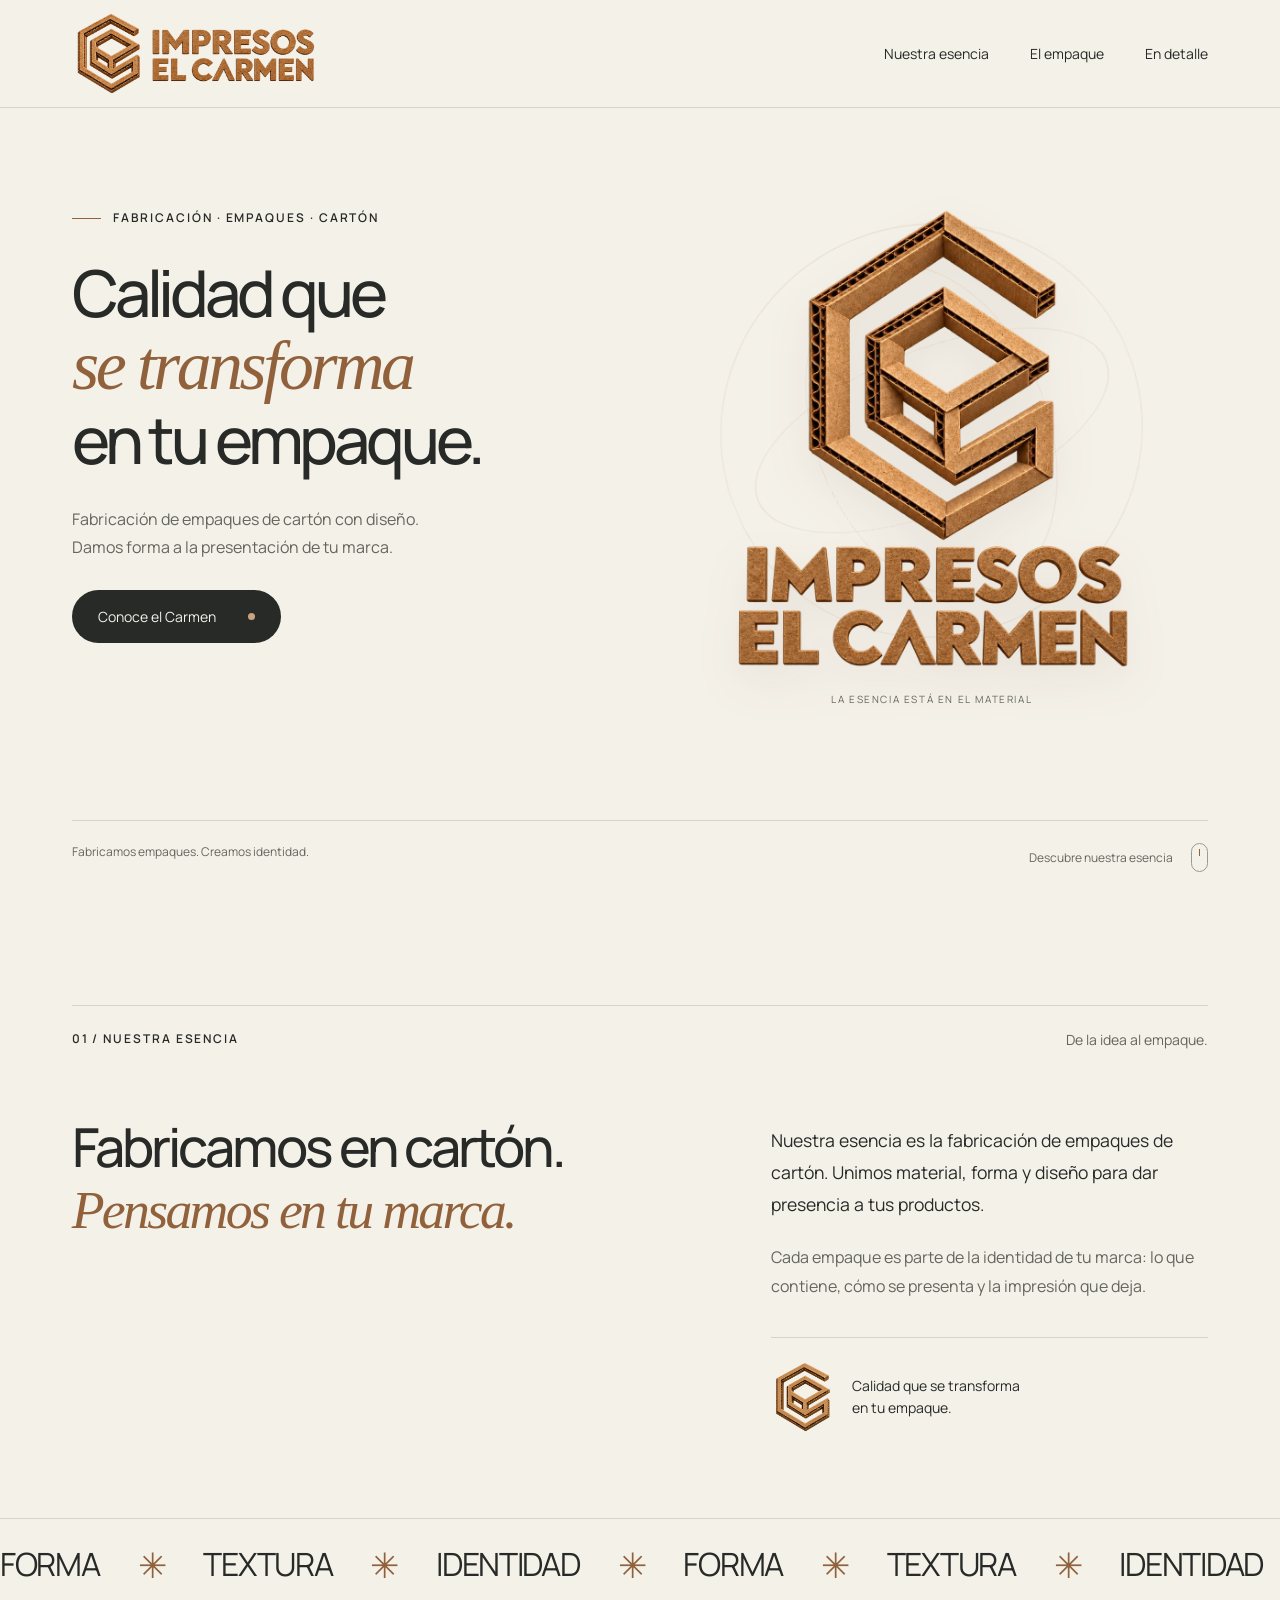
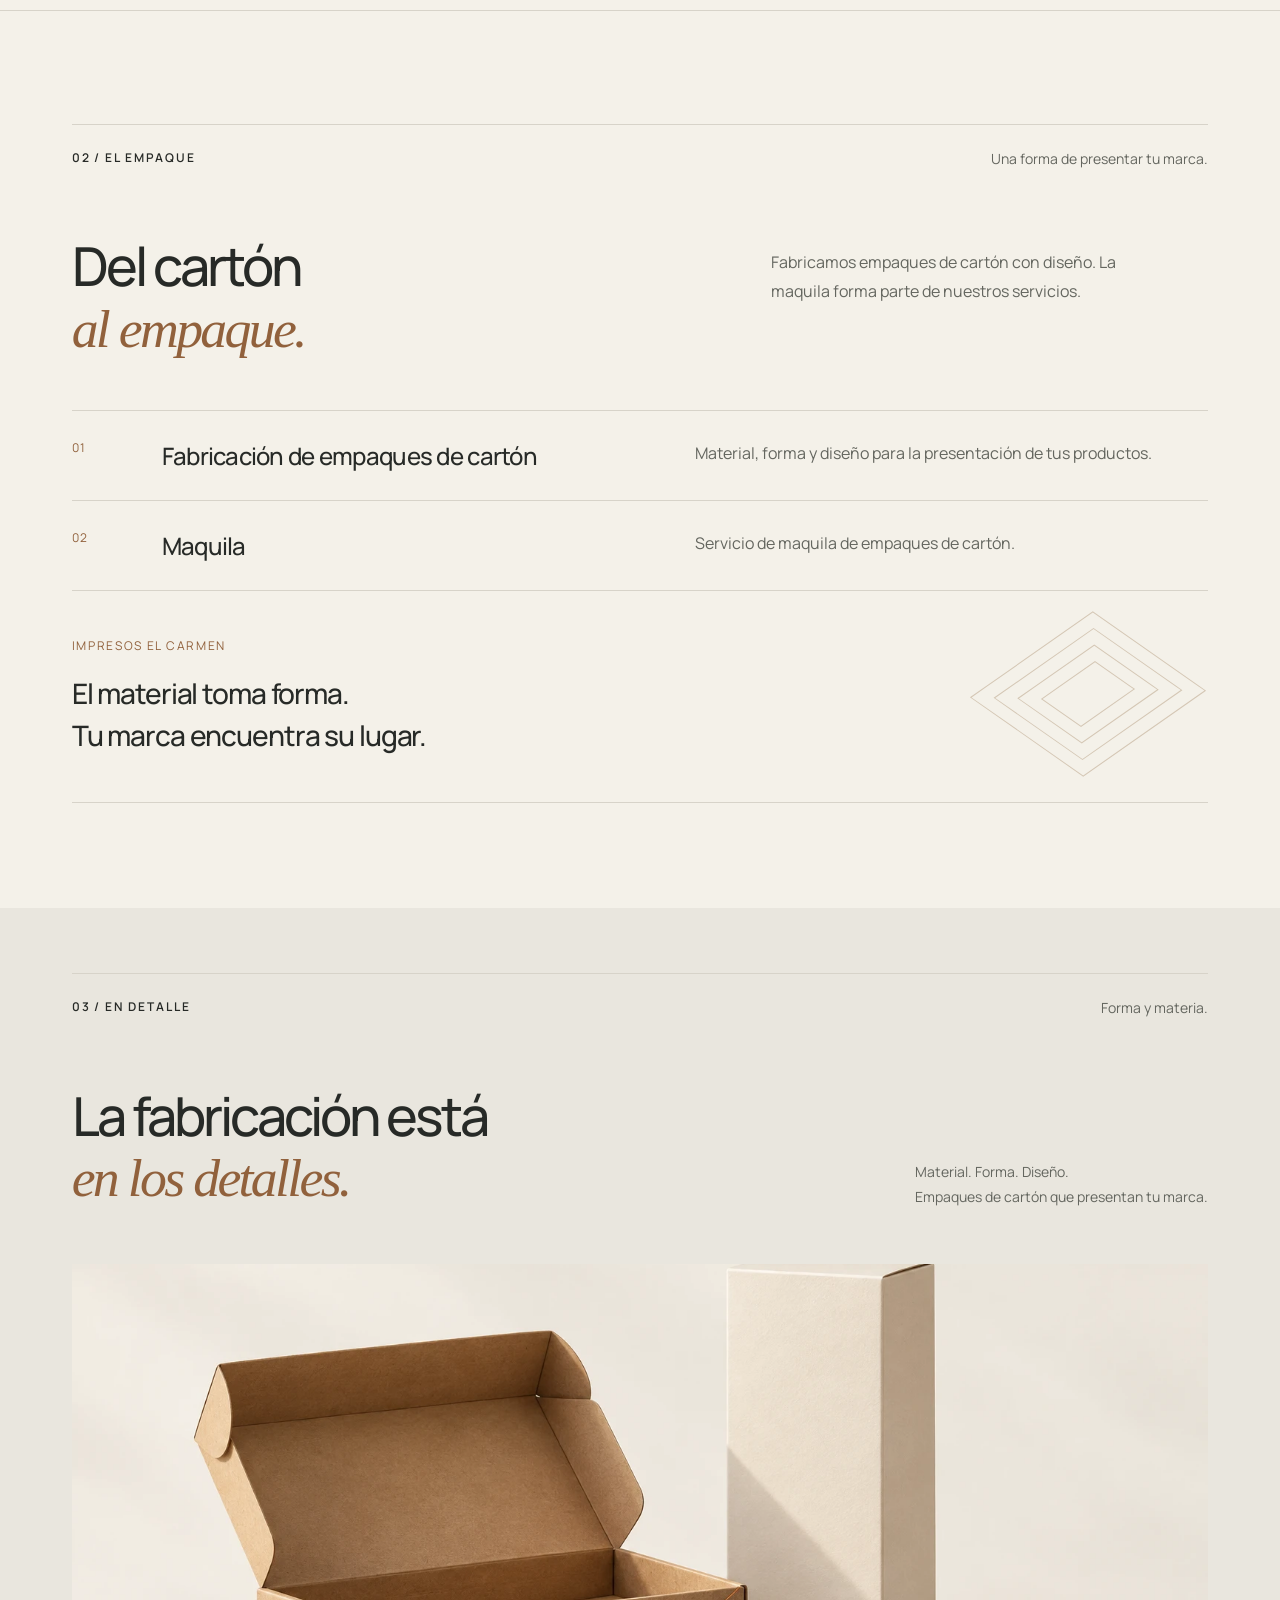
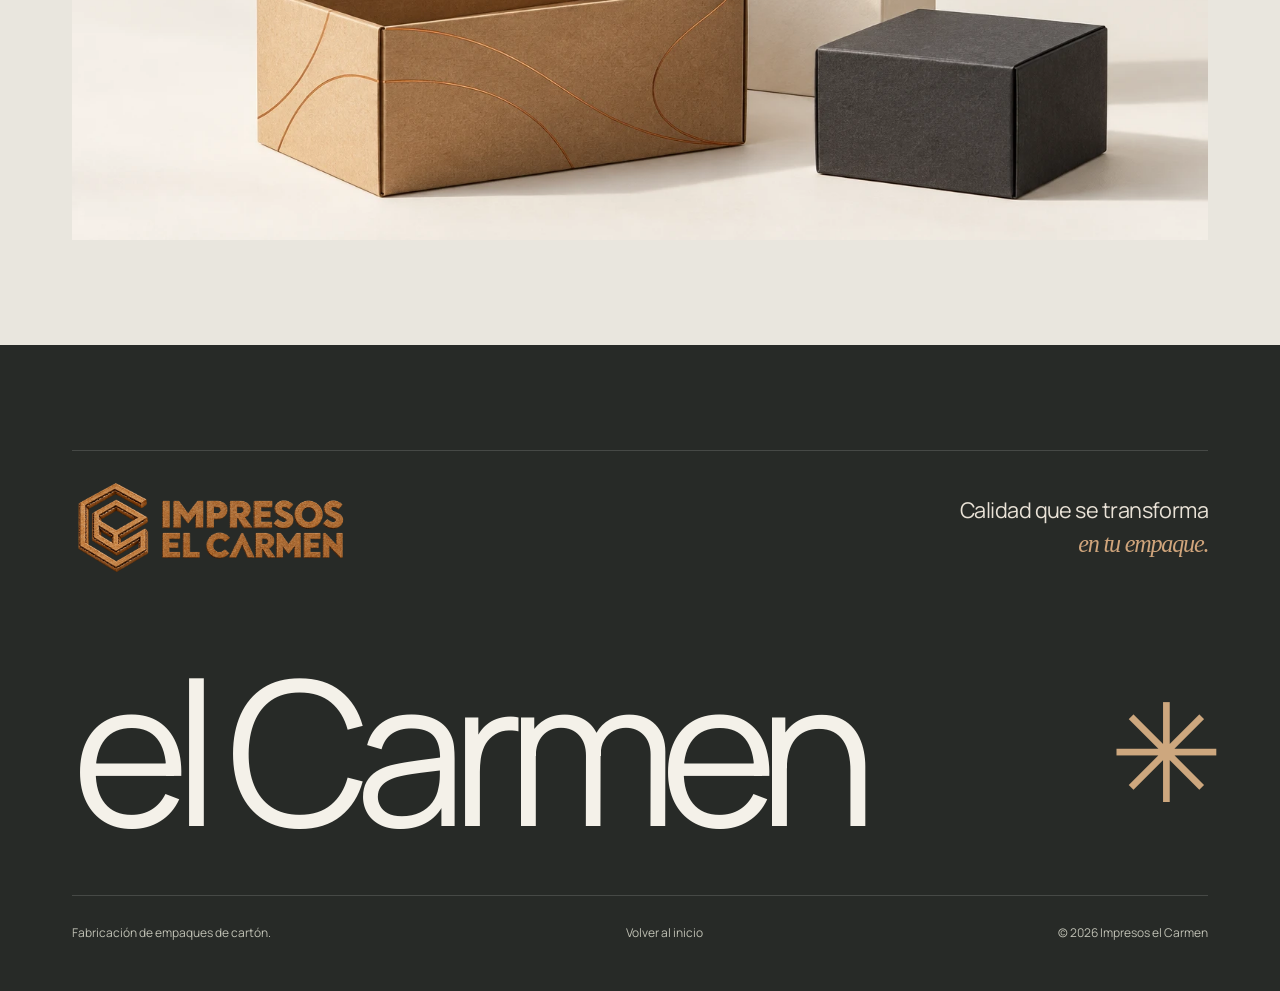
==== index.html @ bc1e5e37 "Publicar sitio de Impresos el Carmen" ====
<!doctype html>
<html lang="es">
<head>
  <meta charset="utf-8"><meta name="viewport" content="width=device-width,initial-scale=1">
  <title>Impresos el Carmen · Fabricación de empaques de cartón</title>
  <meta name="description" content="Impresos el Carmen. Fabricación de empaques de cartón con diseño y servicio de maquila. Calidad que se transforma en tu empaque.">
  <meta name="theme-color" content="#f4f1e9"><meta name="robots" content="index,follow">
  <link rel="canonical" href="https://impresoselcarmen.com/">
  <link rel="icon" href="assets/favicon.svg" type="image/svg+xml">
  <link rel="preload" href="assets/fonts/Manrope.ttf" as="font" type="font/ttf" crossorigin>
  <link rel="preload" href="assets/marca/logo-geometrico-transparente-cuadrado.webp" as="image">
  <link rel="stylesheet" href="css/estilos.css"><link rel="stylesheet" href="css/marca.css">
  <script src="js/contenido.js" defer></script><script src="js/app.js" defer></script>
</head>
<body>
  <a class="skip" href="#inicio">Ir al contenido</a>
  <div class="intro" aria-hidden="true"><img src="assets/marca/simbolo-carton-3d.svg" alt=""><span>Impresos el Carmen</span></div>
  <div class="reading-progress" aria-hidden="true"></div>
  <header class="header">
    <a href="#inicio" class="brand" aria-label="Impresos el Carmen, inicio"><img class="brand-logo" src="assets/marca/logo-geometrico-transparente-horizontal.webp" alt="Impresos el Carmen" width="1600" height="533"></a>
    <button class="menu-toggle" aria-expanded="false" aria-controls="navegacion">Menú<span aria-hidden="true"><i></i><i></i></span></button>
    <nav id="navegacion" aria-label="Navegación principal"><a href="#esencia">Nuestra esencia</a><a href="#servicios">El empaque</a><a href="#galeria">En detalle</a><a href="#contacto" class="nav-contact" data-contact-nav hidden>Hablemos</a></nav>
  </header>
  <main>
    <section id="inicio" class="hero">
      <div class="hero-copy">
        <p class="eyebrow enter" style="--delay:.05s"><span class="tiny-line"></span> FABRICACIÓN · EMPAQUES · CARTÓN</p>
        <h1><span class="line"><span style="--delay:.12s">Calidad que</span></span><span class="line"><span class="serif" style="--delay:.25s">se transforma</span></span><span class="line"><span style="--delay:.38s">en tu empaque.</span></span></h1>
        <p class="hero-description enter" style="--delay:.5s" data-introduccion>Fabricación de empaques de cartón con diseño. Damos forma a la presentación de tu marca.</p>
        <a class="button button-dark enter" style="--delay:.6s" href="#esencia">Conoce el Carmen <span class="button-dot" aria-hidden="true"></span></a>
      </div>
      <div class="hero-visual enter" style="--delay:.28s">
        <div class="orbital" aria-hidden="true"><span></span><span></span><span></span></div>
        <figure class="product-scene brand-scene"><img class="hero-emblem" src="assets/marca/logo-geometrico-transparente-cuadrado.webp" alt="Impresos el Carmen: símbolo y nombre en cartón corrugado con volumen y textura tridimensional" width="1080" height="1080" fetchpriority="high"></figure>
        <span class="material-caption" aria-hidden="true">LA ESENCIA ESTÁ EN EL MATERIAL</span>
      </div>
      <div class="hero-bottom"><span>Fabricamos empaques. Creamos identidad.</span><a href="#esencia">Descubre nuestra esencia <span class="scroll-track" aria-hidden="true"><i></i></span></a></div>
    </section>
    <section id="esencia" class="essence section-pad">
      <div class="section-top reveal"><span class="eyebrow">01 / NUESTRA ESENCIA</span><span class="section-note">De la idea al empaque.</span></div>
      <div class="essence-grid"><h2 class="reveal">Fabricamos en cartón.<br><em>Pensamos en tu marca.</em></h2><div class="essence-copy reveal"><p>Nuestra esencia es la fabricación de empaques de cartón. Unimos material, forma y diseño para dar presencia a tus productos.</p><p class="muted">Cada empaque es parte de la identidad de tu marca: lo que contiene, cómo se presenta y la impresión que deja.</p><div class="material-detail"><img src="assets/marca/simbolo-carton-3d.svg" alt="" width="61" height="72"><span>Calidad que se transforma<br>en tu empaque.</span></div></div></div>
      <div class="word-ribbon" aria-hidden="true"><div>FORMA <span>✳</span> TEXTURA <span>✳</span> IDENTIDAD <span>✳</span> FORMA <span>✳</span> TEXTURA <span>✳</span> IDENTIDAD <span>✳</span></div></div>
    </section>
    <section id="servicios" class="services section-pad">
      <div class="section-top reveal"><span class="eyebrow">02 / EL EMPAQUE</span><span class="section-note">Una forma de presentar tu marca.</span></div>
      <div class="services-heading"><h2 class="reveal">Del cartón<br><em>al empaque.</em></h2><p class="reveal">Fabricamos empaques de cartón con diseño. La maquila forma parte de nuestros servicios.</p></div>
      <div id="servicios-lista" class="service-list"></div>
      <div class="packaging-statement reveal"><span class="small-index">IMPRESOS EL CARMEN</span><h3>El material toma forma.<br>Tu marca encuentra su lugar.</h3><div class="fold-lines" aria-hidden="true"><i></i><i></i><i></i><i></i></div></div>
    </section>
    <section id="galeria" class="gallery section-pad">
      <div class="section-top reveal"><span class="eyebrow">03 / EN DETALLE</span><span class="section-note">Forma y materia.</span></div>
      <div class="gallery-heading"><h2 class="reveal">La fabricación está<br><em>en los detalles.</em></h2><p class="reveal">Material. Forma. Diseño.<br>Empaques de cartón que presentan tu marca.</p></div>
      <div id="proyectos-lista" class="project-list"></div>
      <figure id="imagen-material" class="editorial-image reveal"><img src="assets/empaque-conceptual.webp" alt="Ilustración de empaques de cartón en kraft, marfil y tinta" width="1536" height="1024" loading="lazy"></figure>
      <div id="video-bloque" class="film-block reveal" hidden><div class="film-cover" id="film-cover"></div><div class="film-copy"><span class="eyebrow">EL DETALLE, DE CERCA</span><h3 data-video-titulo></h3><p data-video-descripcion></p></div></div>
    </section>
    <section id="contacto" class="contact section-pad" hidden>
      <div class="section-top reveal"><span class="eyebrow">04 / HABLEMOS</span><span class="section-note">Todo comienza con una idea.</span></div>
      <div class="contact-grid"><h2 class="reveal">Demos forma<br>a tu <em>próxima idea.</em></h2><div class="contact-copy reveal"><p>Cuéntanos qué empaque necesitas fabricar.</p><div id="contacto-enlaces"></div></div></div>
    </section>
  </main>
  <section class="brand-closing section-pad">
    <div class="closing-top reveal"><img class="closing-logo" src="assets/marca/logo-geometrico-transparente-horizontal.webp" alt="Impresos el Carmen" width="1600" height="533"><p>Calidad que se transforma<br><em>en tu empaque.</em></p></div>
    <div class="footer-brand reveal">el Carmen<span class="footer-asterisk" aria-hidden="true">✳</span></div>
    <footer><span>Fabricación de empaques de cartón.</span><a href="#inicio">Volver al inicio</a><small>© <span id="year">2026</span> Impresos el Carmen</small></footer>
  </section>
  <noscript><style>.intro{display:none}.reveal,.enter,.hero h1 .line>span{opacity:1;transform:none}</style></noscript>
</body>
</html>
---- css/estilos.css ----
@font-face{font-family:Manrope;src:url('../assets/fonts/Manrope.ttf') format('truetype');font-weight:200 800;font-display:swap}
[hidden]{display:none!important}
.product-scene img{height:auto}
:root{--paper:#f4f1e9;--ink:#272a27;--copper:#91613c;--muted:#64665f;--line:#d7d3c9;--ease:cubic-bezier(.22,1,.36,1);--gutter:clamp(24px,5.6vw,90px)}
*{box-sizing:border-box}html{scroll-behavior:smooth;scroll-padding-top:95px}body{margin:0;background:var(--paper);color:var(--ink);font-family:Manrope,Arial,sans-serif;font-size:16px;-webkit-font-smoothing:antialiased}::selection{background:#d9baa0;color:var(--ink)}a{color:inherit;text-decoration:none}button{font:inherit;color:inherit;cursor:pointer}img{max-width:100%;display:block}button,a{-webkit-tap-highlight-color:transparent}a:focus-visible,button:focus-visible{outline:2px solid var(--copper);outline-offset:6px}h1,h2,h3,p,figure{margin:0}h1,h2,h3{font-weight:500}p{line-height:1.8}em,.serif{font-family:Georgia,'Times New Roman',serif;font-style:italic;font-weight:400;letter-spacing:-.05em}.muted{color:var(--muted)}.eyebrow{font-size:.75rem;letter-spacing:.16em;font-weight:600;line-height:1.7}.section-pad{padding:105px var(--gutter)}.section-top{display:flex;justify-content:space-between;align-items:center;border-top:1px solid var(--line);padding-top:23px;margin-bottom:68px;gap:20px}.section-note{color:var(--muted);font-size:.875rem}.skip{position:fixed;left:20px;top:-100px;background:var(--ink);color:white;padding:12px 24px;z-index:200}.skip:focus{top:15px}
.intro{position:fixed;inset:0;z-index:100;background:var(--paper);display:flex;align-items:center;justify-content:center;flex-direction:column;gap:25px;pointer-events:none;animation:intro-away .7s var(--ease) 1.05s forwards}.intro img{width:95px;animation:logo-intro 1.15s var(--ease) both}.intro span{font-size:.75rem;letter-spacing:.12em;animation:fade-up .7s var(--ease) both}.reading-progress{position:fixed;top:0;left:0;right:0;height:2px;transform:scaleX(0);transform-origin:left;background:var(--copper);z-index:80}
.header{height:108px;display:flex;align-items:center;justify-content:space-between;padding:0 var(--gutter);position:relative;z-index:20;border-bottom:1px solid var(--line);gap:25px}.brand img{width:187px;height:auto}.header nav{display:flex;align-items:center;gap:clamp(20px,3.2vw,50px);font-size:.875rem}.header nav a{position:relative;white-space:nowrap}.header nav a:not(.nav-contact):after{content:'';position:absolute;left:0;right:0;bottom:-8px;height:1px;background:var(--copper);transform:scaleX(0);transform-origin:left;transition:transform .35s var(--ease)}.header nav a:hover:after{transform:scaleX(1)}.nav-contact{border:1px solid #9a9b91;border-radius:30px;padding:12px 24px;transition:background .3s,color .3s}.nav-contact:hover{background:var(--ink);color:var(--paper)}.menu-toggle{display:none}
.hero{padding:69px var(--gutter) 0;position:relative;display:grid;grid-template-columns:1fr 1fr;gap:45px 0;min-height:calc(100svh - 108px);align-items:center;overflow:hidden}.hero-copy{position:relative;z-index:3;padding-bottom:35px}.hero .eyebrow{display:flex;align-items:center;gap:12px;margin-bottom:28px}.tiny-line{width:29px;height:1px;background:var(--copper)}h1{font-size:clamp(3.4rem,5.9vw,6.1rem);letter-spacing:-.065em;line-height:1.075}.line{display:block;overflow:hidden;padding-bottom:.07em;margin-bottom:-.07em}.line>span{display:block;animation:headline-in 1.2s var(--ease) both;animation-delay:calc(1.1s + var(--delay))}h1 .serif{color:var(--copper);font-size:1.18em;line-height:.98}.hero-description{max-width:360px;color:var(--muted);margin:29px 0 28px;font-size:1rem}.button{display:inline-flex;align-items:center;justify-content:space-between;gap:32px;padding:17px 26px;border-radius:40px;font-size:.875rem;transition:background .3s,transform .4s var(--ease)}.button:hover{transform:translateY(-3px)}.button-dark{background:var(--ink);color:var(--paper)}.button-dark:hover{background:#4a4037}.button-dot{width:7px;height:7px;background:#c8a481;border-radius:50%}
.hero-visual{position:relative;align-self:stretch;display:flex;align-items:center;min-height:475px;perspective:1000px}.product-scene{width:calc(100% + var(--gutter));margin-left:-20px;position:relative;z-index:1;transform:translate3d(var(--px,0px),var(--py,0px),0) rotate(var(--rotate,0deg));transition:transform 1.2s var(--ease);will-change:transform}.product-scene img{width:100%;mix-blend-mode:multiply;border-radius:50% 0 0 50%;aspect-ratio:1.16;object-fit:cover;object-position:54% 50%;animation:product-float 9s ease-in-out infinite}.product-scene figcaption{display:flex;justify-content:space-between;font-size:.6875rem;letter-spacing:.11em;padding:8px 25px 0 30px;color:var(--muted)}.orbital{position:absolute;inset:12% -15% 13% -7%;z-index:0;transform:rotate(-22deg)}.orbital span{position:absolute;inset:0;border:1px solid #bc9c7770;border-radius:50%;animation:orbit 20s ease-in-out infinite;transform:rotateY(40deg)}.orbital span:nth-child(2){inset:8%;transform:rotateY(60deg);animation-delay:-7s}.orbital span:nth-child(3){inset:16%;transform:rotateX(55deg);animation-delay:-14s}.floating-seal{position:absolute;z-index:4;bottom:65px;left:15px;display:flex;align-items:center;gap:16px;font-size:.75rem;line-height:1.65;background:var(--paper);border:1px solid var(--line);border-radius:100px;padding:13px 24px 13px 16px;box-shadow:0 15px 40px #272a2708;animation:seal-float 7s ease-in-out infinite}.floating-seal img{width:55px;height:55px}.hero-bottom{grid-column:1/-1;display:flex;justify-content:space-between;border-top:1px solid var(--line);padding:22px 0 28px;font-size:.75rem;color:var(--muted);align-self:end;gap:20px}.hero-bottom a{display:flex;align-items:center;gap:18px}.scroll-track{display:block;width:17px;height:29px;border:1px solid #9a9b91;border-radius:10px;padding:5px 7px}.scroll-track i{display:block;width:1px;height:7px;background:var(--copper);animation:scroll-tick 2s ease-in-out infinite}
.essence{padding-bottom:58px}.essence-grid{display:grid;grid-template-columns:1.25fr 1fr;gap:12vw}h2{font-size:clamp(2.7rem,4.2vw,4.7rem);line-height:1.13;letter-spacing:-.055em}h2 em{color:var(--copper)}.essence-copy{padding-top:8px;font-size:1.1rem;max-width:450px}.essence-copy p+p{margin-top:23px;font-size:1rem}.material-detail{display:flex;align-items:center;gap:20px;border-top:1px solid var(--line);margin-top:36px;padding-top:23px;font-size:.875rem;line-height:1.6}.material-detail img{width:53px;height:53px}.word-ribbon{overflow:hidden;margin:85px calc(-1 * var(--gutter)) 0;border-top:1px solid var(--line);border-bottom:1px solid var(--line);padding:21px 0}.word-ribbon>div{width:max-content;display:flex;align-items:center;gap:38px;font-size:2rem;font-weight:400;letter-spacing:-.04em;animation:ribbon 35s linear infinite}.word-ribbon span{color:var(--copper);font-size:2.2rem}.services{padding-top:55px}.services-heading{display:grid;grid-template-columns:1.25fr 1fr;gap:12vw;margin-bottom:50px}.services-heading p{padding-top:12px;max-width:380px;color:var(--muted)}.coming-block{position:relative;border-top:1px solid var(--line);border-bottom:1px solid var(--line);padding:43px 0 45px;overflow:hidden}.small-index{color:var(--copper);font-size:.75rem;letter-spacing:.14em}.coming-block h3{font-size:1.7rem;letter-spacing:-.035em;margin:15px 0 12px}.coming-block p{font-size:.875rem;color:var(--muted);max-width:480px}.fold-lines{position:absolute;right:4%;top:18%;width:150px;height:130px;perspective:700px}.fold-lines i{position:absolute;inset:0;border:1px solid #ad937674;transform:rotate(-35deg) skew(20deg);animation:fold 8s ease-in-out infinite}.fold-lines i:nth-child(2){inset:14px;animation-delay:-2s}.fold-lines i:nth-child(3){inset:28px;animation-delay:-4s}.fold-lines i:nth-child(4){inset:42px;animation-delay:-6s}.service-row{padding:28px 0;border-top:1px solid var(--line);display:grid;grid-template-columns:70px 1fr 1fr;gap:20px}.service-row h3{font-size:1.5rem;letter-spacing:-.03em}.service-row p{color:var(--muted)}
.gallery{background:#e9e6de;padding-top:65px}.gallery-heading{display:flex;justify-content:space-between;gap:55px;align-items:end;margin-bottom:55px}.gallery-heading p{font-size:.875rem;color:var(--muted)}.editorial-image{overflow:hidden}.editorial-image img{width:100%;height:clamp(300px,45vw,640px);object-fit:cover;object-position:center 56%;transition:transform 1.5s var(--ease)}.editorial-image:hover img{transform:scale(1.035)}.editorial-image figcaption{display:flex;justify-content:space-between;font-size:.75rem;color:var(--muted);padding:18px 0;gap:15px;line-height:1.7}.film-block{display:grid;grid-template-columns:1.3fr 1fr;margin-top:60px;background:var(--paper);min-height:340px}.film-cover{background:var(--ink);position:relative;overflow:hidden;display:flex;align-items:center;justify-content:center;min-height:340px}.film-cover>.brand-symbol{width:130px;height:130px;position:relative;animation:film-mark 12s ease-in-out infinite}.film-lines{position:absolute;inset:-25%;border:1px solid #bc9c7740;border-radius:50%;transform:rotate(-30deg);animation:orbit 20s ease-in-out infinite}.film-lines:before,.film-lines:after{content:'';position:absolute;inset:15%;border:1px solid #bc9c7740;border-radius:50%;transform:rotateY(50deg)}.film-lines:after{inset:30%;transform:rotateX(50deg)}.film-label{position:absolute;left:26px;bottom:23px;letter-spacing:.16em;font-size:.6875rem;color:#dbd4c7}.film-copy{padding:clamp(30px,4vw,62px);align-self:center}.film-copy h3{font-size:2.3rem;letter-spacing:-.05em;line-height:1.2;margin:20px 0}.film-copy p{color:var(--muted);font-size:.875rem}.status-label{display:block;font-size:.75rem;border-top:1px solid var(--line);padding-top:19px;margin-top:30px;color:var(--copper)}.film-cover video{width:100%;height:100%;object-fit:contain;display:block;position:relative}.project-list{display:grid;grid-template-columns:1fr 1fr;gap:30px}.project-item img{width:100%;aspect-ratio:4/3;object-fit:cover}.project-item h3{font-size:1.25rem;margin-top:16px}.project-item p{font-size:.875rem;color:var(--muted);margin:8px 0 32px}
.contact{background:var(--ink);color:var(--paper);padding-bottom:80px}.contact .section-top{border-color:#ffffff25}.contact .eyebrow,.contact .section-note{color:#c6c4b8}.contact-grid{display:grid;grid-template-columns:1.35fr 1fr;gap:10vw}.contact h2{font-size:clamp(3rem,4.8vw,5.2rem)}.contact h2 em{color:#cda77e}.contact-copy{padding-top:12px;color:#ddd9cf}.contact-pending{margin-top:32px;font-size:.875rem;max-width:340px;color:#b6b7ac;border-top:1px solid #ffffff25;padding-top:24px}.contact-links{display:flex;flex-direction:column;align-items:start;gap:15px;margin-top:26px}.contact-links a{border-bottom:1px solid #cda77e;padding-bottom:7px;overflow-wrap:anywhere}.footer-brand{font-size:clamp(4rem,15.7vw,17rem);letter-spacing:-.08em;line-height:1;display:flex;align-items:center;justify-content:space-between;margin:100px 0 45px;white-space:nowrap}.footer-asterisk{font-size:.68em;color:#cda77e;font-weight:300;animation:asterisk 30s linear infinite;display:inline-block}footer{border-top:1px solid #ffffff25;padding-top:30px;display:flex;justify-content:space-between;align-items:center;gap:25px;font-size:.75rem;color:#bfc0b4;flex-wrap:wrap}.footer-logo img{width:153px;height:auto}footer small{font-size:.75rem}
.preview-note{position:fixed;left:50%;bottom:15px;transform:translateX(-50%);display:flex;align-items:center;justify-content:center;gap:24px;padding:10px 15px 10px 22px;z-index:35;background:#f8f5eeeF;backdrop-filter:blur(14px);border:1px solid #d0c6b6;border-radius:35px;box-shadow:0 6px 30px #0000000b;font-size:.75rem;white-space:nowrap}.preview-note a{text-decoration:underline;text-underline-offset:4px;color:#80512e}.preview-note button{border:0;background:transparent;font-size:1.25rem;width:24px;height:24px;line-height:1}.reveal{opacity:1}.js-motion .reveal{opacity:0;transform:translateY(32px);transition:opacity 1s var(--ease),transform 1s var(--ease)}.js-motion .reveal.visible{opacity:1;transform:none}.enter{animation:fade-up 1.2s var(--ease) both;animation-delay:calc(1.1s + var(--delay,0s))}
@keyframes intro-away{to{opacity:0;visibility:hidden;transform:translateY(-20px)}}@keyframes logo-intro{from{opacity:0;transform:perspective(600px) rotateY(-80deg) scale(.7)}to{opacity:1;transform:perspective(600px) rotateY(0deg) scale(1)}}@keyframes headline-in{from{transform:translateY(115%) rotate(3deg)}to{transform:translateY(0) rotate(0deg)}}@keyframes fade-up{from{opacity:0;transform:translateY(25px)}to{opacity:1;transform:translateY(0)}}@keyframes product-float{0%,100%{transform:translateY(0)}50%{transform:translateY(-10px)}}@keyframes seal-float{0%,100%{transform:translateY(0) rotate(-2deg)}50%{transform:translateY(9px) rotate(1deg)}}@keyframes orbit{0%,100%{transform:rotateY(40deg) rotateX(12deg) rotate(-8deg)}50%{transform:rotateY(65deg) rotateX(-15deg) rotate(12deg)}}@keyframes scroll-tick{0%,100%{transform:translateY(0);opacity:.5}50%{transform:translateY(8px);opacity:1}}@keyframes ribbon{to{transform:translateX(-50%)}}@keyframes fold{0%,100%{transform:rotate(-35deg) skew(20deg) rotateX(0)}50%{transform:rotate(-20deg) skew(5deg) rotateX(25deg)}}@keyframes film-mark{0%,100%{transform:perspective(600px) rotateY(-12deg)}50%{transform:perspective(600px) rotateY(18deg)}}@keyframes asterisk{to{transform:rotate(360deg)}}
@media(min-width:1600px){main,.header{max-width:1800px;margin:auto}.hero{min-height:800px}}
@media(max-width:1050px){.header nav{gap:22px}.brand img{width:163px}.hero{grid-template-columns:1.1fr 1fr;padding-top:58px}.hero h1{font-size:clamp(3.1rem,5.8vw,4.3rem)}.hero-visual{min-height:440px}.floating-seal{bottom:40px;left:0}.section-pad{padding-top:80px;padding-bottom:80px}.essence-grid,.services-heading{gap:7vw}.fold-lines{right:1%;width:110px;height:110px}.gallery-heading{align-items:start}.film-copy h3{font-size:2rem}}
@media(max-width:760px){html{scroll-padding-top:80px}.header{height:88px}.brand img{width:154px}.menu-toggle{border:0;background:none;display:flex;gap:15px;align-items:center;font-size:.875rem;padding:12px 0}.menu-toggle>span{display:flex;flex-direction:column;gap:6px;width:21px}.menu-toggle i{height:1px;width:21px;background:var(--ink);transition:transform .3s}.menu-toggle[aria-expanded=true] i:first-child{transform:translateY(3.5px) rotate(45deg)}.menu-toggle[aria-expanded=true] i:last-child{transform:translateY(-3.5px) rotate(-45deg)}.header nav{position:absolute;left:0;right:0;top:88px;background:var(--paper);padding:22px var(--gutter) 30px;border-bottom:1px solid var(--line);display:none;flex-direction:column;align-items:stretch;gap:0;box-shadow:0 20px 30px #272a2708}.header nav.open{display:flex}.header nav a{padding:14px 0}.header nav .nav-contact{margin-top:12px;text-align:center;padding:12px}.hero{display:block;padding-top:45px;min-height:auto}.hero-copy{padding:0;max-width:540px}.hero .eyebrow{font-size:.6875rem;margin-bottom:22px}h1,.hero h1{font-size:clamp(3.15rem,10vw,4.6rem)}.hero-description{margin:22px 0;max-width:340px}.button{padding:15px 24px}.hero-visual{min-height:0;height:380px;margin:30px calc(-1 * var(--gutter)) 0;padding:0 var(--gutter)}.product-scene{width:100%;margin:0}.product-scene img{aspect-ratio:1.45;border-radius:0;object-fit:cover;object-position:50% 55%;max-height:340px}.orbital{inset:0 4%;max-height:350px}.product-scene figcaption{padding:5px 0 0;font-size:.625rem}.floating-seal{bottom:30px;left:var(--gutter);padding:10px 18px 10px 12px;font-size:.625rem;gap:12px}.floating-seal img{width:36px;height:36px}.hero-bottom{margin-top:18px;font-size:.6875rem;padding:22px 0}.hero-bottom>span{max-width:135px}.hero-bottom a{gap:10px}.section-pad{padding:65px var(--gutter)}.section-top{align-items:start;margin-bottom:40px}.section-note{max-width:145px;text-align:right;font-size:.75rem}.eyebrow{font-size:.6875rem;letter-spacing:.12em}h2{font-size:clamp(2.5rem,8vw,3.4rem)}.essence-grid,.services-heading,.contact-grid{grid-template-columns:1fr;gap:32px}.essence-copy{font-size:1rem;max-width:100%;padding-top:0}.essence-copy p+p{font-size:.9375rem}.material-detail{margin-top:28px}.word-ribbon{margin-top:45px;padding:17px 0}.word-ribbon>div{font-size:1.5rem;gap:24px}.word-ribbon span{font-size:1.6rem}.essence{padding-bottom:20px}.services-heading{margin-bottom:35px;gap:20px}.services-heading p{max-width:300px;padding-top:0}.coming-block{padding:30px 0}.coming-block h3{font-size:1.5rem;max-width:250px}.coming-block p{max-width:260px}.fold-lines{right:-40px;top:30%;opacity:.6}.gallery-heading{display:block;margin-bottom:32px}.gallery-heading p{margin-top:24px}.editorial-image img{height:300px;object-position:52% center}.editorial-image figcaption{display:block;font-size:.6875rem}.editorial-image figcaption span{display:block}.editorial-image figcaption span+span{margin-top:6px}.film-block{grid-template-columns:1fr;margin-top:35px}.film-cover{min-height:250px}.film-copy{padding:30px}.film-copy h3{font-size:2.1rem}.contact h2{font-size:clamp(2.8rem,9vw,4rem)}.contact-copy{padding:0}.footer-brand{font-size:16.2vw;margin:65px 0 30px}.contact{padding-bottom:95px}footer{display:grid;grid-template-columns:1fr 1fr;align-items:center;gap:25px 12px}footer small{grid-column:1/-1}.footer-logo img{width:132px}.preview-note{bottom:10px;gap:12px;padding:9px 10px 9px 15px;width:max-content;max-width:calc(100% - 20px);font-size:.625rem}.preview-note>span{max-width:110px;white-space:normal}.preview-note a{white-space:normal;max-width:125px}.service-row{grid-template-columns:30px 1fr}.service-row p{grid-column:2}.project-list{grid-template-columns:1fr}}
@media(prefers-reduced-motion:reduce){html{scroll-behavior:auto}*,*:before,*:after{animation:none!important;transition:none!important}.intro{display:none}.line>span,.enter,.js-motion .reveal{transform:none;opacity:1}.product-scene{transform:none!important}}
---- css/marca.css ----
.brand img{width:210px}.intro img{width:110px}.hero{padding-top:50px;gap:32px 30px}.hero h1{font-size:clamp(3.15rem,5.05vw,5.5rem);line-height:1.13}.hero h1 .serif{font-size:1.08em;line-height:1.05}.hero-description{max-width:390px}.hero-visual{min-height:550px;align-self:center;justify-content:center}.brand-scene{width:100%;margin:0;display:flex;flex-direction:column;align-items:center;gap:20px}.brand-scene .hero-emblem{width:min(88%,450px);height:auto;aspect-ratio:1;object-fit:contain;object-position:center;border-radius:0;mix-blend-mode:normal;filter:drop-shadow(0 16px 18px #5a361c12);animation:product-float 9s ease-in-out infinite}.brand-scene .hero-wordmark{width:clamp(150px,14vw,205px);height:auto;aspect-ratio:256/96;object-fit:contain;border-radius:0;animation:none;mix-blend-mode:normal}.hero-visual .orbital{inset:7% 0 12%;opacity:.48}.material-caption{position:absolute;bottom:-8px;font-size:.625rem;letter-spacing:.16em;color:var(--muted)}.material-detail img{width:65px;height:65px;object-fit:contain}.packaging-statement{border-top:1px solid var(--line);border-bottom:1px solid var(--line);padding:42px 0 46px;position:relative;overflow:hidden}.packaging-statement h3{font-size:clamp(1.65rem,2.2vw,2.4rem);line-height:1.5;letter-spacing:-.04em;margin-top:17px;max-width:70%}.brand-closing{background:var(--ink);color:var(--paper);padding-bottom:50px}.closing-top{display:flex;justify-content:space-between;align-items:center;gap:40px;border-top:1px solid #ffffff25;padding-top:30px}.closing-logo{width:245px;height:auto}.closing-top p{font-size:1.35rem;letter-spacing:-.025em;line-height:1.5;text-align:right;color:#e9e2d7}.closing-top em{color:#d0a57c;font-size:1.12em}.brand-closing .footer-brand{margin-top:75px}.brand-closing footer{padding-top:28px}.contact:not([hidden])+.brand-closing{padding-top:45px}
@media(max-width:1050px){.hero h1{font-size:clamp(2.8rem,5.05vw,4rem)}.hero-visual{min-height:480px}.brand-scene .hero-emblem{width:92%}.hero{gap:28px 20px}}
@media(max-width:760px){.brand img{width:172px}.hero{padding-top:42px}.hero h1{font-size:clamp(2.8rem,9.6vw,4.4rem)}.hero h1 .serif{font-size:1.06em}.hero-visual{height:auto;min-height:0;margin:35px 0 0;padding:0 0 38px}.brand-scene{gap:12px}.brand-scene .hero-emblem{width:min(90%,340px);max-height:none;aspect-ratio:1}.brand-scene .hero-wordmark{width:160px;max-height:none;aspect-ratio:256/96}.hero-visual .orbital{inset:0 -10% 15%}.material-caption{bottom:8px;font-size:.5625rem;letter-spacing:.13em}.hero-bottom{font-size:.625rem;margin-top:28px}.hero-bottom a{max-width:180px;justify-content:end;text-align:right}.packaging-statement{padding:30px 0 35px}.packaging-statement h3{max-width:88%;font-size:1.55rem}.packaging-statement .fold-lines{opacity:.4;right:-65px}.closing-top{display:block;padding-top:25px}.closing-logo{width:215px}.closing-top p{text-align:left;font-size:1.2rem;margin-top:25px}.brand-closing .footer-brand{margin-top:50px}.brand-closing{padding-bottom:38px}.brand-closing footer{grid-template-columns:1fr 1fr}.brand-closing footer>span{max-width:175px;line-height:1.7}.brand-closing footer>a{text-align:right}}
@media(prefers-reduced-motion:reduce){.brand-scene .hero-emblem{animation:none;filter:none}}
.brand img{width:250px}.brand-scene .hero-emblem{width:min(98%,495px)}.hero-visual{min-height:510px}.closing-logo{width:280px}.intro img{width:98px;height:116px;object-fit:contain}.material-detail img{width:61px;height:72px}
@media(max-width:1050px){.brand img{width:222px}.hero-visual{min-height:465px}.brand-scene .hero-emblem{width:98%}}
@media(max-width:760px){.brand img{width:clamp(158px,46vw,190px)}.hero-visual{min-height:0;margin-top:38px}.brand-scene .hero-emblem{width:min(100%,360px)}.closing-logo{width:255px}}
.brand-logo,.closing-logo{border-radius:0}.brand-scene .hero-emblem{border-radius:0;border:0;filter:drop-shadow(0 18px 22px #5a361c13)}.intro img,.material-detail img{background:transparent;border-radius:0;padding:0}
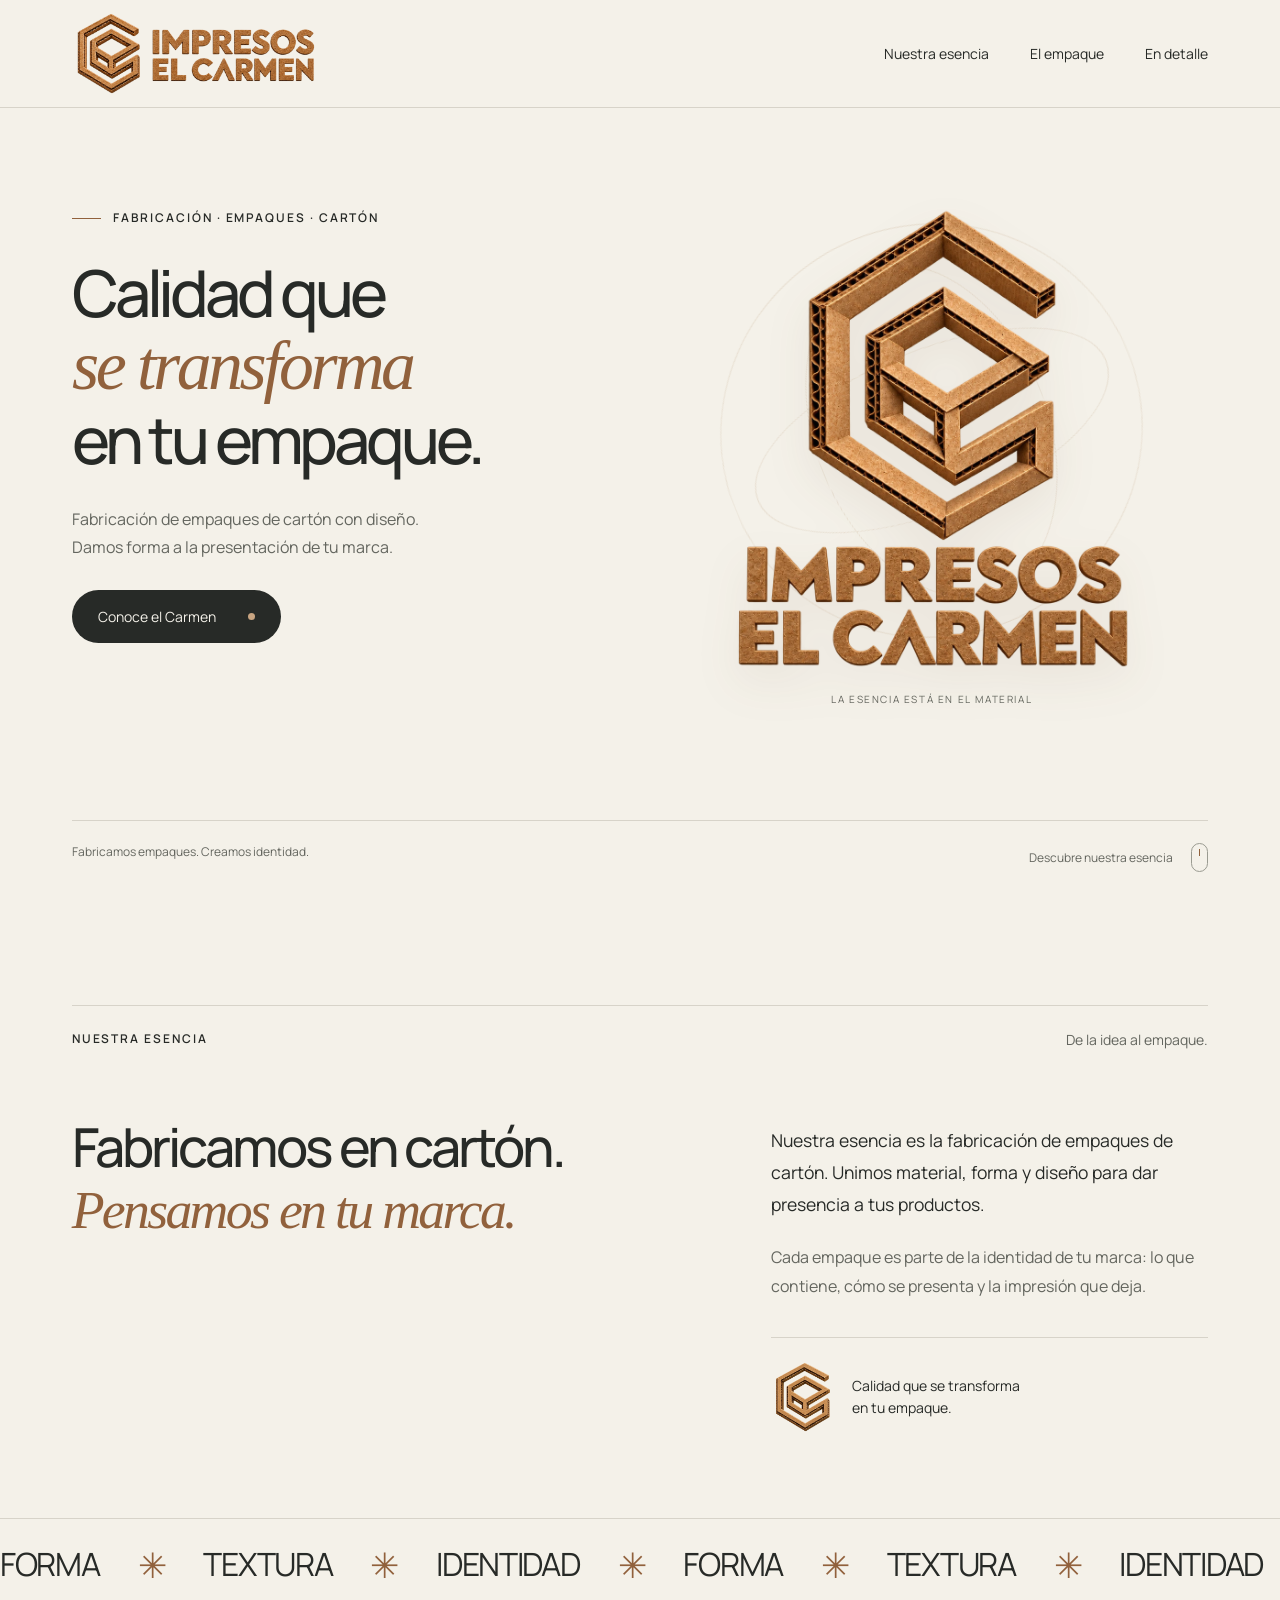
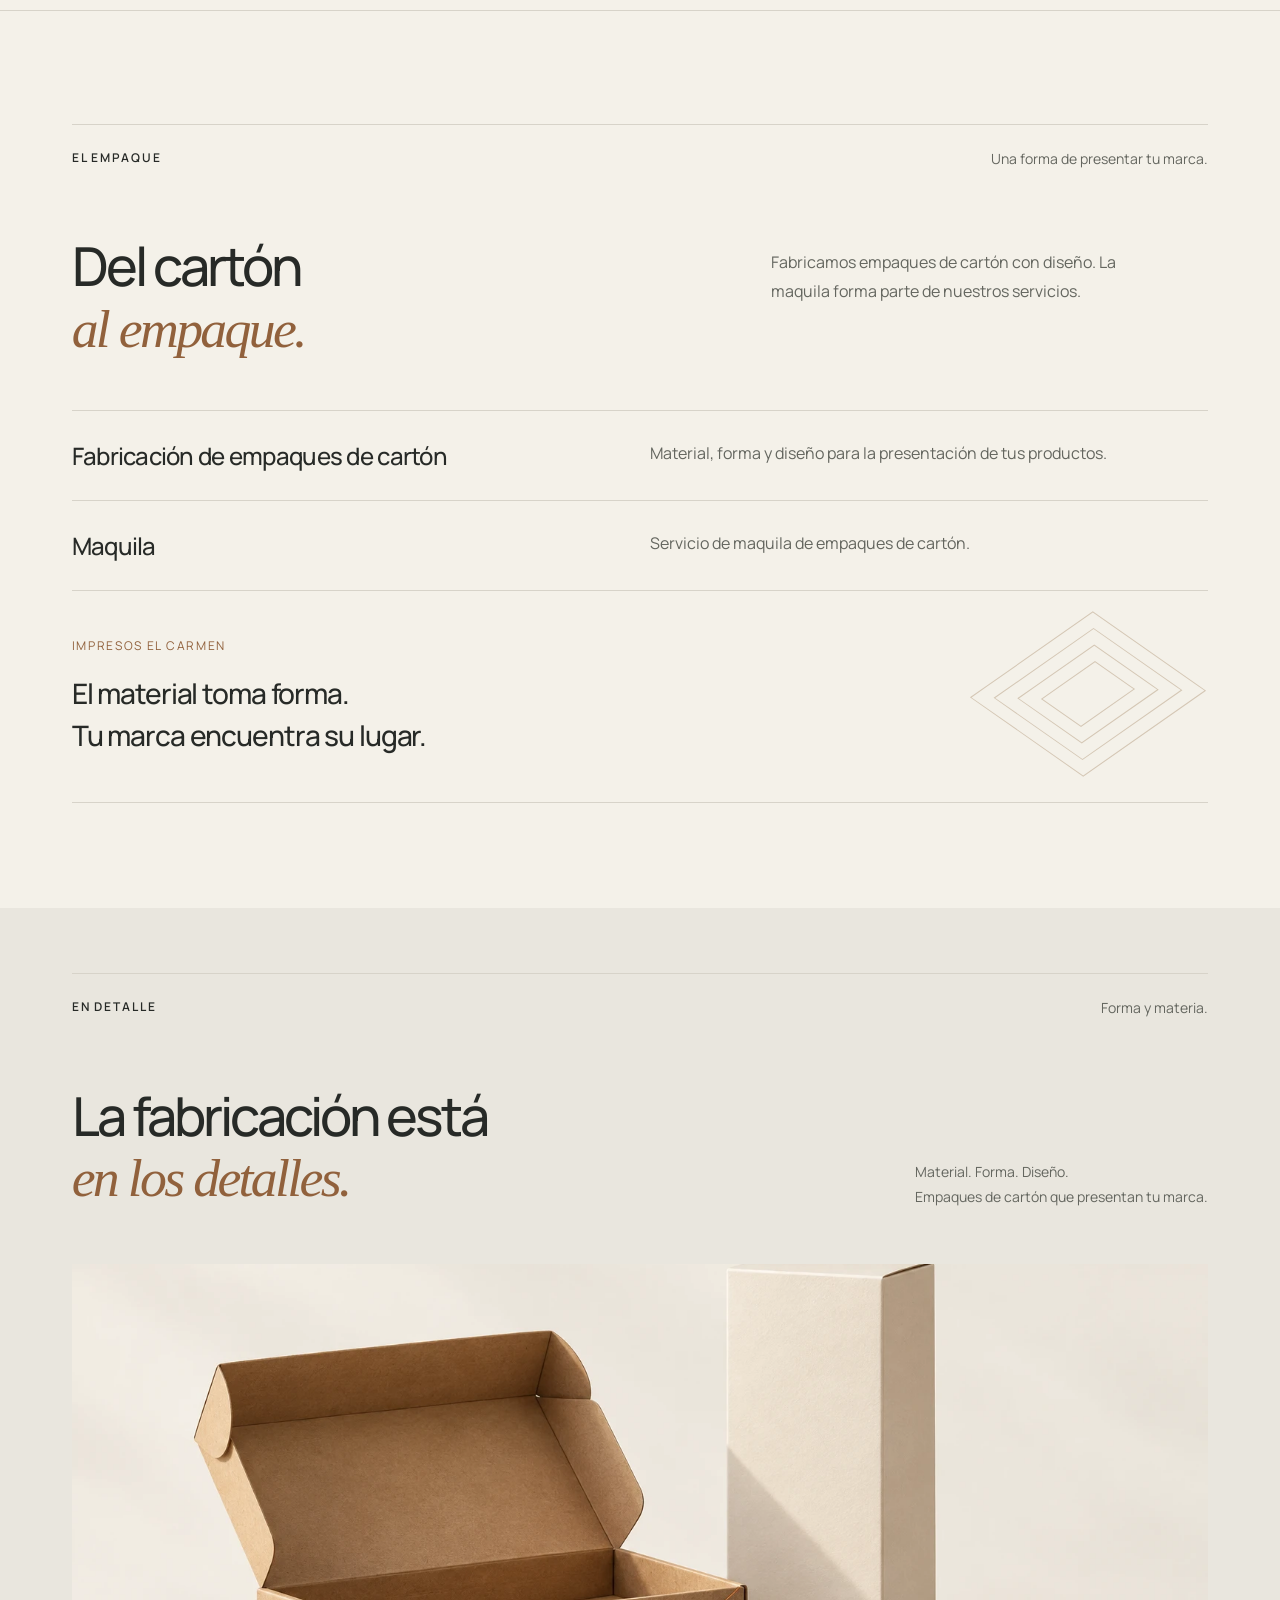
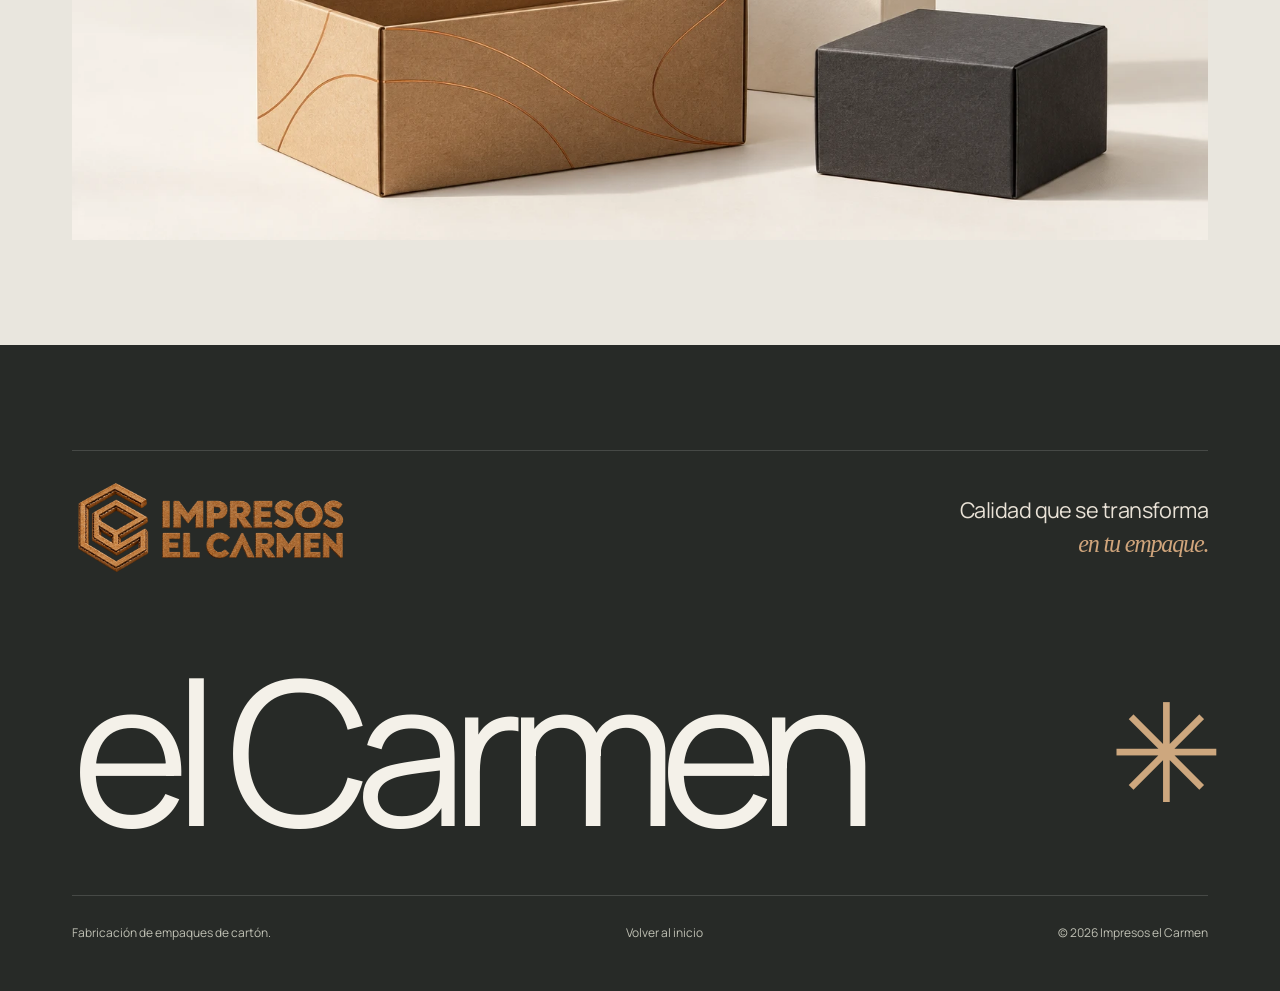
==== commit 27325fc3: "Quitar numeración y retirar logos anteriores" ====
--- a/index.html
+++ b/index.html
@@ -37,25 +37,25 @@
       <div class="hero-bottom"><span>Fabricamos empaques. Creamos identidad.</span><a href="#esencia">Descubre nuestra esencia <span class="scroll-track" aria-hidden="true"><i></i></span></a></div>
     </section>
     <section id="esencia" class="essence section-pad">
-      <div class="section-top reveal"><span class="eyebrow">01 / NUESTRA ESENCIA</span><span class="section-note">De la idea al empaque.</span></div>
+      <div class="section-top reveal"><span class="eyebrow">NUESTRA ESENCIA</span><span class="section-note">De la idea al empaque.</span></div>
       <div class="essence-grid"><h2 class="reveal">Fabricamos en cartón.<br><em>Pensamos en tu marca.</em></h2><div class="essence-copy reveal"><p>Nuestra esencia es la fabricación de empaques de cartón. Unimos material, forma y diseño para dar presencia a tus productos.</p><p class="muted">Cada empaque es parte de la identidad de tu marca: lo que contiene, cómo se presenta y la impresión que deja.</p><div class="material-detail"><img src="assets/marca/simbolo-carton-3d.svg" alt="" width="61" height="72"><span>Calidad que se transforma<br>en tu empaque.</span></div></div></div>
       <div class="word-ribbon" aria-hidden="true"><div>FORMA <span>✳</span> TEXTURA <span>✳</span> IDENTIDAD <span>✳</span> FORMA <span>✳</span> TEXTURA <span>✳</span> IDENTIDAD <span>✳</span></div></div>
     </section>
     <section id="servicios" class="services section-pad">
-      <div class="section-top reveal"><span class="eyebrow">02 / EL EMPAQUE</span><span class="section-note">Una forma de presentar tu marca.</span></div>
+      <div class="section-top reveal"><span class="eyebrow">EL EMPAQUE</span><span class="section-note">Una forma de presentar tu marca.</span></div>
       <div class="services-heading"><h2 class="reveal">Del cartón<br><em>al empaque.</em></h2><p class="reveal">Fabricamos empaques de cartón con diseño. La maquila forma parte de nuestros servicios.</p></div>
       <div id="servicios-lista" class="service-list"></div>
       <div class="packaging-statement reveal"><span class="small-index">IMPRESOS EL CARMEN</span><h3>El material toma forma.<br>Tu marca encuentra su lugar.</h3><div class="fold-lines" aria-hidden="true"><i></i><i></i><i></i><i></i></div></div>
     </section>
     <section id="galeria" class="gallery section-pad">
-      <div class="section-top reveal"><span class="eyebrow">03 / EN DETALLE</span><span class="section-note">Forma y materia.</span></div>
+      <div class="section-top reveal"><span class="eyebrow">EN DETALLE</span><span class="section-note">Forma y materia.</span></div>
       <div class="gallery-heading"><h2 class="reveal">La fabricación está<br><em>en los detalles.</em></h2><p class="reveal">Material. Forma. Diseño.<br>Empaques de cartón que presentan tu marca.</p></div>
       <div id="proyectos-lista" class="project-list"></div>
       <figure id="imagen-material" class="editorial-image reveal"><img src="assets/empaque-conceptual.webp" alt="Ilustración de empaques de cartón en kraft, marfil y tinta" width="1536" height="1024" loading="lazy"></figure>
       <div id="video-bloque" class="film-block reveal" hidden><div class="film-cover" id="film-cover"></div><div class="film-copy"><span class="eyebrow">EL DETALLE, DE CERCA</span><h3 data-video-titulo></h3><p data-video-descripcion></p></div></div>
     </section>
     <section id="contacto" class="contact section-pad" hidden>
-      <div class="section-top reveal"><span class="eyebrow">04 / HABLEMOS</span><span class="section-note">Todo comienza con una idea.</span></div>
+      <div class="section-top reveal"><span class="eyebrow">HABLEMOS</span><span class="section-note">Todo comienza con una idea.</span></div>
       <div class="contact-grid"><h2 class="reveal">Demos forma<br>a tu <em>próxima idea.</em></h2><div class="contact-copy reveal"><p>Cuéntanos qué empaque necesitas fabricar.</p><div id="contacto-enlaces"></div></div></div>
     </section>
   </main>
--- a/css/estilos.css
+++ b/css/estilos.css
@@ -7,12 +7,12 @@
 .header{height:108px;display:flex;align-items:center;justify-content:space-between;padding:0 var(--gutter);position:relative;z-index:20;border-bottom:1px solid var(--line);gap:25px}.brand img{width:187px;height:auto}.header nav{display:flex;align-items:center;gap:clamp(20px,3.2vw,50px);font-size:.875rem}.header nav a{position:relative;white-space:nowrap}.header nav a:not(.nav-contact):after{content:'';position:absolute;left:0;right:0;bottom:-8px;height:1px;background:var(--copper);transform:scaleX(0);transform-origin:left;transition:transform .35s var(--ease)}.header nav a:hover:after{transform:scaleX(1)}.nav-contact{border:1px solid #9a9b91;border-radius:30px;padding:12px 24px;transition:background .3s,color .3s}.nav-contact:hover{background:var(--ink);color:var(--paper)}.menu-toggle{display:none}
 .hero{padding:69px var(--gutter) 0;position:relative;display:grid;grid-template-columns:1fr 1fr;gap:45px 0;min-height:calc(100svh - 108px);align-items:center;overflow:hidden}.hero-copy{position:relative;z-index:3;padding-bottom:35px}.hero .eyebrow{display:flex;align-items:center;gap:12px;margin-bottom:28px}.tiny-line{width:29px;height:1px;background:var(--copper)}h1{font-size:clamp(3.4rem,5.9vw,6.1rem);letter-spacing:-.065em;line-height:1.075}.line{display:block;overflow:hidden;padding-bottom:.07em;margin-bottom:-.07em}.line>span{display:block;animation:headline-in 1.2s var(--ease) both;animation-delay:calc(1.1s + var(--delay))}h1 .serif{color:var(--copper);font-size:1.18em;line-height:.98}.hero-description{max-width:360px;color:var(--muted);margin:29px 0 28px;font-size:1rem}.button{display:inline-flex;align-items:center;justify-content:space-between;gap:32px;padding:17px 26px;border-radius:40px;font-size:.875rem;transition:background .3s,transform .4s var(--ease)}.button:hover{transform:translateY(-3px)}.button-dark{background:var(--ink);color:var(--paper)}.button-dark:hover{background:#4a4037}.button-dot{width:7px;height:7px;background:#c8a481;border-radius:50%}
 .hero-visual{position:relative;align-self:stretch;display:flex;align-items:center;min-height:475px;perspective:1000px}.product-scene{width:calc(100% + var(--gutter));margin-left:-20px;position:relative;z-index:1;transform:translate3d(var(--px,0px),var(--py,0px),0) rotate(var(--rotate,0deg));transition:transform 1.2s var(--ease);will-change:transform}.product-scene img{width:100%;mix-blend-mode:multiply;border-radius:50% 0 0 50%;aspect-ratio:1.16;object-fit:cover;object-position:54% 50%;animation:product-float 9s ease-in-out infinite}.product-scene figcaption{display:flex;justify-content:space-between;font-size:.6875rem;letter-spacing:.11em;padding:8px 25px 0 30px;color:var(--muted)}.orbital{position:absolute;inset:12% -15% 13% -7%;z-index:0;transform:rotate(-22deg)}.orbital span{position:absolute;inset:0;border:1px solid #bc9c7770;border-radius:50%;animation:orbit 20s ease-in-out infinite;transform:rotateY(40deg)}.orbital span:nth-child(2){inset:8%;transform:rotateY(60deg);animation-delay:-7s}.orbital span:nth-child(3){inset:16%;transform:rotateX(55deg);animation-delay:-14s}.floating-seal{position:absolute;z-index:4;bottom:65px;left:15px;display:flex;align-items:center;gap:16px;font-size:.75rem;line-height:1.65;background:var(--paper);border:1px solid var(--line);border-radius:100px;padding:13px 24px 13px 16px;box-shadow:0 15px 40px #272a2708;animation:seal-float 7s ease-in-out infinite}.floating-seal img{width:55px;height:55px}.hero-bottom{grid-column:1/-1;display:flex;justify-content:space-between;border-top:1px solid var(--line);padding:22px 0 28px;font-size:.75rem;color:var(--muted);align-self:end;gap:20px}.hero-bottom a{display:flex;align-items:center;gap:18px}.scroll-track{display:block;width:17px;height:29px;border:1px solid #9a9b91;border-radius:10px;padding:5px 7px}.scroll-track i{display:block;width:1px;height:7px;background:var(--copper);animation:scroll-tick 2s ease-in-out infinite}
-.essence{padding-bottom:58px}.essence-grid{display:grid;grid-template-columns:1.25fr 1fr;gap:12vw}h2{font-size:clamp(2.7rem,4.2vw,4.7rem);line-height:1.13;letter-spacing:-.055em}h2 em{color:var(--copper)}.essence-copy{padding-top:8px;font-size:1.1rem;max-width:450px}.essence-copy p+p{margin-top:23px;font-size:1rem}.material-detail{display:flex;align-items:center;gap:20px;border-top:1px solid var(--line);margin-top:36px;padding-top:23px;font-size:.875rem;line-height:1.6}.material-detail img{width:53px;height:53px}.word-ribbon{overflow:hidden;margin:85px calc(-1 * var(--gutter)) 0;border-top:1px solid var(--line);border-bottom:1px solid var(--line);padding:21px 0}.word-ribbon>div{width:max-content;display:flex;align-items:center;gap:38px;font-size:2rem;font-weight:400;letter-spacing:-.04em;animation:ribbon 35s linear infinite}.word-ribbon span{color:var(--copper);font-size:2.2rem}.services{padding-top:55px}.services-heading{display:grid;grid-template-columns:1.25fr 1fr;gap:12vw;margin-bottom:50px}.services-heading p{padding-top:12px;max-width:380px;color:var(--muted)}.coming-block{position:relative;border-top:1px solid var(--line);border-bottom:1px solid var(--line);padding:43px 0 45px;overflow:hidden}.small-index{color:var(--copper);font-size:.75rem;letter-spacing:.14em}.coming-block h3{font-size:1.7rem;letter-spacing:-.035em;margin:15px 0 12px}.coming-block p{font-size:.875rem;color:var(--muted);max-width:480px}.fold-lines{position:absolute;right:4%;top:18%;width:150px;height:130px;perspective:700px}.fold-lines i{position:absolute;inset:0;border:1px solid #ad937674;transform:rotate(-35deg) skew(20deg);animation:fold 8s ease-in-out infinite}.fold-lines i:nth-child(2){inset:14px;animation-delay:-2s}.fold-lines i:nth-child(3){inset:28px;animation-delay:-4s}.fold-lines i:nth-child(4){inset:42px;animation-delay:-6s}.service-row{padding:28px 0;border-top:1px solid var(--line);display:grid;grid-template-columns:70px 1fr 1fr;gap:20px}.service-row h3{font-size:1.5rem;letter-spacing:-.03em}.service-row p{color:var(--muted)}
+.essence{padding-bottom:58px}.essence-grid{display:grid;grid-template-columns:1.25fr 1fr;gap:12vw}h2{font-size:clamp(2.7rem,4.2vw,4.7rem);line-height:1.13;letter-spacing:-.055em}h2 em{color:var(--copper)}.essence-copy{padding-top:8px;font-size:1.1rem;max-width:450px}.essence-copy p+p{margin-top:23px;font-size:1rem}.material-detail{display:flex;align-items:center;gap:20px;border-top:1px solid var(--line);margin-top:36px;padding-top:23px;font-size:.875rem;line-height:1.6}.material-detail img{width:53px;height:53px}.word-ribbon{overflow:hidden;margin:85px calc(-1 * var(--gutter)) 0;border-top:1px solid var(--line);border-bottom:1px solid var(--line);padding:21px 0}.word-ribbon>div{width:max-content;display:flex;align-items:center;gap:38px;font-size:2rem;font-weight:400;letter-spacing:-.04em;animation:ribbon 35s linear infinite}.word-ribbon span{color:var(--copper);font-size:2.2rem}.services{padding-top:55px}.services-heading{display:grid;grid-template-columns:1.25fr 1fr;gap:12vw;margin-bottom:50px}.services-heading p{padding-top:12px;max-width:380px;color:var(--muted)}.coming-block{position:relative;border-top:1px solid var(--line);border-bottom:1px solid var(--line);padding:43px 0 45px;overflow:hidden}.small-index{color:var(--copper);font-size:.75rem;letter-spacing:.14em}.coming-block h3{font-size:1.7rem;letter-spacing:-.035em;margin:15px 0 12px}.coming-block p{font-size:.875rem;color:var(--muted);max-width:480px}.fold-lines{position:absolute;right:4%;top:18%;width:150px;height:130px;perspective:700px}.fold-lines i{position:absolute;inset:0;border:1px solid #ad937674;transform:rotate(-35deg) skew(20deg);animation:fold 8s ease-in-out infinite}.fold-lines i:nth-child(2){inset:14px;animation-delay:-2s}.fold-lines i:nth-child(3){inset:28px;animation-delay:-4s}.fold-lines i:nth-child(4){inset:42px;animation-delay:-6s}.service-row{padding:28px 0;border-top:1px solid var(--line);display:grid;grid-template-columns:1fr 1fr;gap:20px}.service-row h3{font-size:1.5rem;letter-spacing:-.03em}.service-row p{color:var(--muted)}
 .gallery{background:#e9e6de;padding-top:65px}.gallery-heading{display:flex;justify-content:space-between;gap:55px;align-items:end;margin-bottom:55px}.gallery-heading p{font-size:.875rem;color:var(--muted)}.editorial-image{overflow:hidden}.editorial-image img{width:100%;height:clamp(300px,45vw,640px);object-fit:cover;object-position:center 56%;transition:transform 1.5s var(--ease)}.editorial-image:hover img{transform:scale(1.035)}.editorial-image figcaption{display:flex;justify-content:space-between;font-size:.75rem;color:var(--muted);padding:18px 0;gap:15px;line-height:1.7}.film-block{display:grid;grid-template-columns:1.3fr 1fr;margin-top:60px;background:var(--paper);min-height:340px}.film-cover{background:var(--ink);position:relative;overflow:hidden;display:flex;align-items:center;justify-content:center;min-height:340px}.film-cover>.brand-symbol{width:130px;height:130px;position:relative;animation:film-mark 12s ease-in-out infinite}.film-lines{position:absolute;inset:-25%;border:1px solid #bc9c7740;border-radius:50%;transform:rotate(-30deg);animation:orbit 20s ease-in-out infinite}.film-lines:before,.film-lines:after{content:'';position:absolute;inset:15%;border:1px solid #bc9c7740;border-radius:50%;transform:rotateY(50deg)}.film-lines:after{inset:30%;transform:rotateX(50deg)}.film-label{position:absolute;left:26px;bottom:23px;letter-spacing:.16em;font-size:.6875rem;color:#dbd4c7}.film-copy{padding:clamp(30px,4vw,62px);align-self:center}.film-copy h3{font-size:2.3rem;letter-spacing:-.05em;line-height:1.2;margin:20px 0}.film-copy p{color:var(--muted);font-size:.875rem}.status-label{display:block;font-size:.75rem;border-top:1px solid var(--line);padding-top:19px;margin-top:30px;color:var(--copper)}.film-cover video{width:100%;height:100%;object-fit:contain;display:block;position:relative}.project-list{display:grid;grid-template-columns:1fr 1fr;gap:30px}.project-item img{width:100%;aspect-ratio:4/3;object-fit:cover}.project-item h3{font-size:1.25rem;margin-top:16px}.project-item p{font-size:.875rem;color:var(--muted);margin:8px 0 32px}
 .contact{background:var(--ink);color:var(--paper);padding-bottom:80px}.contact .section-top{border-color:#ffffff25}.contact .eyebrow,.contact .section-note{color:#c6c4b8}.contact-grid{display:grid;grid-template-columns:1.35fr 1fr;gap:10vw}.contact h2{font-size:clamp(3rem,4.8vw,5.2rem)}.contact h2 em{color:#cda77e}.contact-copy{padding-top:12px;color:#ddd9cf}.contact-pending{margin-top:32px;font-size:.875rem;max-width:340px;color:#b6b7ac;border-top:1px solid #ffffff25;padding-top:24px}.contact-links{display:flex;flex-direction:column;align-items:start;gap:15px;margin-top:26px}.contact-links a{border-bottom:1px solid #cda77e;padding-bottom:7px;overflow-wrap:anywhere}.footer-brand{font-size:clamp(4rem,15.7vw,17rem);letter-spacing:-.08em;line-height:1;display:flex;align-items:center;justify-content:space-between;margin:100px 0 45px;white-space:nowrap}.footer-asterisk{font-size:.68em;color:#cda77e;font-weight:300;animation:asterisk 30s linear infinite;display:inline-block}footer{border-top:1px solid #ffffff25;padding-top:30px;display:flex;justify-content:space-between;align-items:center;gap:25px;font-size:.75rem;color:#bfc0b4;flex-wrap:wrap}.footer-logo img{width:153px;height:auto}footer small{font-size:.75rem}
 .preview-note{position:fixed;left:50%;bottom:15px;transform:translateX(-50%);display:flex;align-items:center;justify-content:center;gap:24px;padding:10px 15px 10px 22px;z-index:35;background:#f8f5eeeF;backdrop-filter:blur(14px);border:1px solid #d0c6b6;border-radius:35px;box-shadow:0 6px 30px #0000000b;font-size:.75rem;white-space:nowrap}.preview-note a{text-decoration:underline;text-underline-offset:4px;color:#80512e}.preview-note button{border:0;background:transparent;font-size:1.25rem;width:24px;height:24px;line-height:1}.reveal{opacity:1}.js-motion .reveal{opacity:0;transform:translateY(32px);transition:opacity 1s var(--ease),transform 1s var(--ease)}.js-motion .reveal.visible{opacity:1;transform:none}.enter{animation:fade-up 1.2s var(--ease) both;animation-delay:calc(1.1s + var(--delay,0s))}
 @keyframes intro-away{to{opacity:0;visibility:hidden;transform:translateY(-20px)}}@keyframes logo-intro{from{opacity:0;transform:perspective(600px) rotateY(-80deg) scale(.7)}to{opacity:1;transform:perspective(600px) rotateY(0deg) scale(1)}}@keyframes headline-in{from{transform:translateY(115%) rotate(3deg)}to{transform:translateY(0) rotate(0deg)}}@keyframes fade-up{from{opacity:0;transform:translateY(25px)}to{opacity:1;transform:translateY(0)}}@keyframes product-float{0%,100%{transform:translateY(0)}50%{transform:translateY(-10px)}}@keyframes seal-float{0%,100%{transform:translateY(0) rotate(-2deg)}50%{transform:translateY(9px) rotate(1deg)}}@keyframes orbit{0%,100%{transform:rotateY(40deg) rotateX(12deg) rotate(-8deg)}50%{transform:rotateY(65deg) rotateX(-15deg) rotate(12deg)}}@keyframes scroll-tick{0%,100%{transform:translateY(0);opacity:.5}50%{transform:translateY(8px);opacity:1}}@keyframes ribbon{to{transform:translateX(-50%)}}@keyframes fold{0%,100%{transform:rotate(-35deg) skew(20deg) rotateX(0)}50%{transform:rotate(-20deg) skew(5deg) rotateX(25deg)}}@keyframes film-mark{0%,100%{transform:perspective(600px) rotateY(-12deg)}50%{transform:perspective(600px) rotateY(18deg)}}@keyframes asterisk{to{transform:rotate(360deg)}}
 @media(min-width:1600px){main,.header{max-width:1800px;margin:auto}.hero{min-height:800px}}
 @media(max-width:1050px){.header nav{gap:22px}.brand img{width:163px}.hero{grid-template-columns:1.1fr 1fr;padding-top:58px}.hero h1{font-size:clamp(3.1rem,5.8vw,4.3rem)}.hero-visual{min-height:440px}.floating-seal{bottom:40px;left:0}.section-pad{padding-top:80px;padding-bottom:80px}.essence-grid,.services-heading{gap:7vw}.fold-lines{right:1%;width:110px;height:110px}.gallery-heading{align-items:start}.film-copy h3{font-size:2rem}}
-@media(max-width:760px){html{scroll-padding-top:80px}.header{height:88px}.brand img{width:154px}.menu-toggle{border:0;background:none;display:flex;gap:15px;align-items:center;font-size:.875rem;padding:12px 0}.menu-toggle>span{display:flex;flex-direction:column;gap:6px;width:21px}.menu-toggle i{height:1px;width:21px;background:var(--ink);transition:transform .3s}.menu-toggle[aria-expanded=true] i:first-child{transform:translateY(3.5px) rotate(45deg)}.menu-toggle[aria-expanded=true] i:last-child{transform:translateY(-3.5px) rotate(-45deg)}.header nav{position:absolute;left:0;right:0;top:88px;background:var(--paper);padding:22px var(--gutter) 30px;border-bottom:1px solid var(--line);display:none;flex-direction:column;align-items:stretch;gap:0;box-shadow:0 20px 30px #272a2708}.header nav.open{display:flex}.header nav a{padding:14px 0}.header nav .nav-contact{margin-top:12px;text-align:center;padding:12px}.hero{display:block;padding-top:45px;min-height:auto}.hero-copy{padding:0;max-width:540px}.hero .eyebrow{font-size:.6875rem;margin-bottom:22px}h1,.hero h1{font-size:clamp(3.15rem,10vw,4.6rem)}.hero-description{margin:22px 0;max-width:340px}.button{padding:15px 24px}.hero-visual{min-height:0;height:380px;margin:30px calc(-1 * var(--gutter)) 0;padding:0 var(--gutter)}.product-scene{width:100%;margin:0}.product-scene img{aspect-ratio:1.45;border-radius:0;object-fit:cover;object-position:50% 55%;max-height:340px}.orbital{inset:0 4%;max-height:350px}.product-scene figcaption{padding:5px 0 0;font-size:.625rem}.floating-seal{bottom:30px;left:var(--gutter);padding:10px 18px 10px 12px;font-size:.625rem;gap:12px}.floating-seal img{width:36px;height:36px}.hero-bottom{margin-top:18px;font-size:.6875rem;padding:22px 0}.hero-bottom>span{max-width:135px}.hero-bottom a{gap:10px}.section-pad{padding:65px var(--gutter)}.section-top{align-items:start;margin-bottom:40px}.section-note{max-width:145px;text-align:right;font-size:.75rem}.eyebrow{font-size:.6875rem;letter-spacing:.12em}h2{font-size:clamp(2.5rem,8vw,3.4rem)}.essence-grid,.services-heading,.contact-grid{grid-template-columns:1fr;gap:32px}.essence-copy{font-size:1rem;max-width:100%;padding-top:0}.essence-copy p+p{font-size:.9375rem}.material-detail{margin-top:28px}.word-ribbon{margin-top:45px;padding:17px 0}.word-ribbon>div{font-size:1.5rem;gap:24px}.word-ribbon span{font-size:1.6rem}.essence{padding-bottom:20px}.services-heading{margin-bottom:35px;gap:20px}.services-heading p{max-width:300px;padding-top:0}.coming-block{padding:30px 0}.coming-block h3{font-size:1.5rem;max-width:250px}.coming-block p{max-width:260px}.fold-lines{right:-40px;top:30%;opacity:.6}.gallery-heading{display:block;margin-bottom:32px}.gallery-heading p{margin-top:24px}.editorial-image img{height:300px;object-position:52% center}.editorial-image figcaption{display:block;font-size:.6875rem}.editorial-image figcaption span{display:block}.editorial-image figcaption span+span{margin-top:6px}.film-block{grid-template-columns:1fr;margin-top:35px}.film-cover{min-height:250px}.film-copy{padding:30px}.film-copy h3{font-size:2.1rem}.contact h2{font-size:clamp(2.8rem,9vw,4rem)}.contact-copy{padding:0}.footer-brand{font-size:16.2vw;margin:65px 0 30px}.contact{padding-bottom:95px}footer{display:grid;grid-template-columns:1fr 1fr;align-items:center;gap:25px 12px}footer small{grid-column:1/-1}.footer-logo img{width:132px}.preview-note{bottom:10px;gap:12px;padding:9px 10px 9px 15px;width:max-content;max-width:calc(100% - 20px);font-size:.625rem}.preview-note>span{max-width:110px;white-space:normal}.preview-note a{white-space:normal;max-width:125px}.service-row{grid-template-columns:30px 1fr}.service-row p{grid-column:2}.project-list{grid-template-columns:1fr}}
+@media(max-width:760px){html{scroll-padding-top:80px}.header{height:88px}.brand img{width:154px}.menu-toggle{border:0;background:none;display:flex;gap:15px;align-items:center;font-size:.875rem;padding:12px 0}.menu-toggle>span{display:flex;flex-direction:column;gap:6px;width:21px}.menu-toggle i{height:1px;width:21px;background:var(--ink);transition:transform .3s}.menu-toggle[aria-expanded=true] i:first-child{transform:translateY(3.5px) rotate(45deg)}.menu-toggle[aria-expanded=true] i:last-child{transform:translateY(-3.5px) rotate(-45deg)}.header nav{position:absolute;left:0;right:0;top:88px;background:var(--paper);padding:22px var(--gutter) 30px;border-bottom:1px solid var(--line);display:none;flex-direction:column;align-items:stretch;gap:0;box-shadow:0 20px 30px #272a2708}.header nav.open{display:flex}.header nav a{padding:14px 0}.header nav .nav-contact{margin-top:12px;text-align:center;padding:12px}.hero{display:block;padding-top:45px;min-height:auto}.hero-copy{padding:0;max-width:540px}.hero .eyebrow{font-size:.6875rem;margin-bottom:22px}h1,.hero h1{font-size:clamp(3.15rem,10vw,4.6rem)}.hero-description{margin:22px 0;max-width:340px}.button{padding:15px 24px}.hero-visual{min-height:0;height:380px;margin:30px calc(-1 * var(--gutter)) 0;padding:0 var(--gutter)}.product-scene{width:100%;margin:0}.product-scene img{aspect-ratio:1.45;border-radius:0;object-fit:cover;object-position:50% 55%;max-height:340px}.orbital{inset:0 4%;max-height:350px}.product-scene figcaption{padding:5px 0 0;font-size:.625rem}.floating-seal{bottom:30px;left:var(--gutter);padding:10px 18px 10px 12px;font-size:.625rem;gap:12px}.floating-seal img{width:36px;height:36px}.hero-bottom{margin-top:18px;font-size:.6875rem;padding:22px 0}.hero-bottom>span{max-width:135px}.hero-bottom a{gap:10px}.section-pad{padding:65px var(--gutter)}.section-top{align-items:start;margin-bottom:40px}.section-note{max-width:145px;text-align:right;font-size:.75rem}.eyebrow{font-size:.6875rem;letter-spacing:.12em}h2{font-size:clamp(2.5rem,8vw,3.4rem)}.essence-grid,.services-heading,.contact-grid{grid-template-columns:1fr;gap:32px}.essence-copy{font-size:1rem;max-width:100%;padding-top:0}.essence-copy p+p{font-size:.9375rem}.material-detail{margin-top:28px}.word-ribbon{margin-top:45px;padding:17px 0}.word-ribbon>div{font-size:1.5rem;gap:24px}.word-ribbon span{font-size:1.6rem}.essence{padding-bottom:20px}.services-heading{margin-bottom:35px;gap:20px}.services-heading p{max-width:300px;padding-top:0}.coming-block{padding:30px 0}.coming-block h3{font-size:1.5rem;max-width:250px}.coming-block p{max-width:260px}.fold-lines{right:-40px;top:30%;opacity:.6}.gallery-heading{display:block;margin-bottom:32px}.gallery-heading p{margin-top:24px}.editorial-image img{height:300px;object-position:52% center}.editorial-image figcaption{display:block;font-size:.6875rem}.editorial-image figcaption span{display:block}.editorial-image figcaption span+span{margin-top:6px}.film-block{grid-template-columns:1fr;margin-top:35px}.film-cover{min-height:250px}.film-copy{padding:30px}.film-copy h3{font-size:2.1rem}.contact h2{font-size:clamp(2.8rem,9vw,4rem)}.contact-copy{padding:0}.footer-brand{font-size:16.2vw;margin:65px 0 30px}.contact{padding-bottom:95px}footer{display:grid;grid-template-columns:1fr 1fr;align-items:center;gap:25px 12px}footer small{grid-column:1/-1}.footer-logo img{width:132px}.preview-note{bottom:10px;gap:12px;padding:9px 10px 9px 15px;width:max-content;max-width:calc(100% - 20px);font-size:.625rem}.preview-note>span{max-width:110px;white-space:normal}.preview-note a{white-space:normal;max-width:125px}.service-row{grid-template-columns:1fr;gap:12px}.project-list{grid-template-columns:1fr}}
 @media(prefers-reduced-motion:reduce){html{scroll-behavior:auto}*,*:before,*:after{animation:none!important;transition:none!important}.intro{display:none}.line>span,.enter,.js-motion .reveal{transform:none;opacity:1}.product-scene{transform:none!important}}
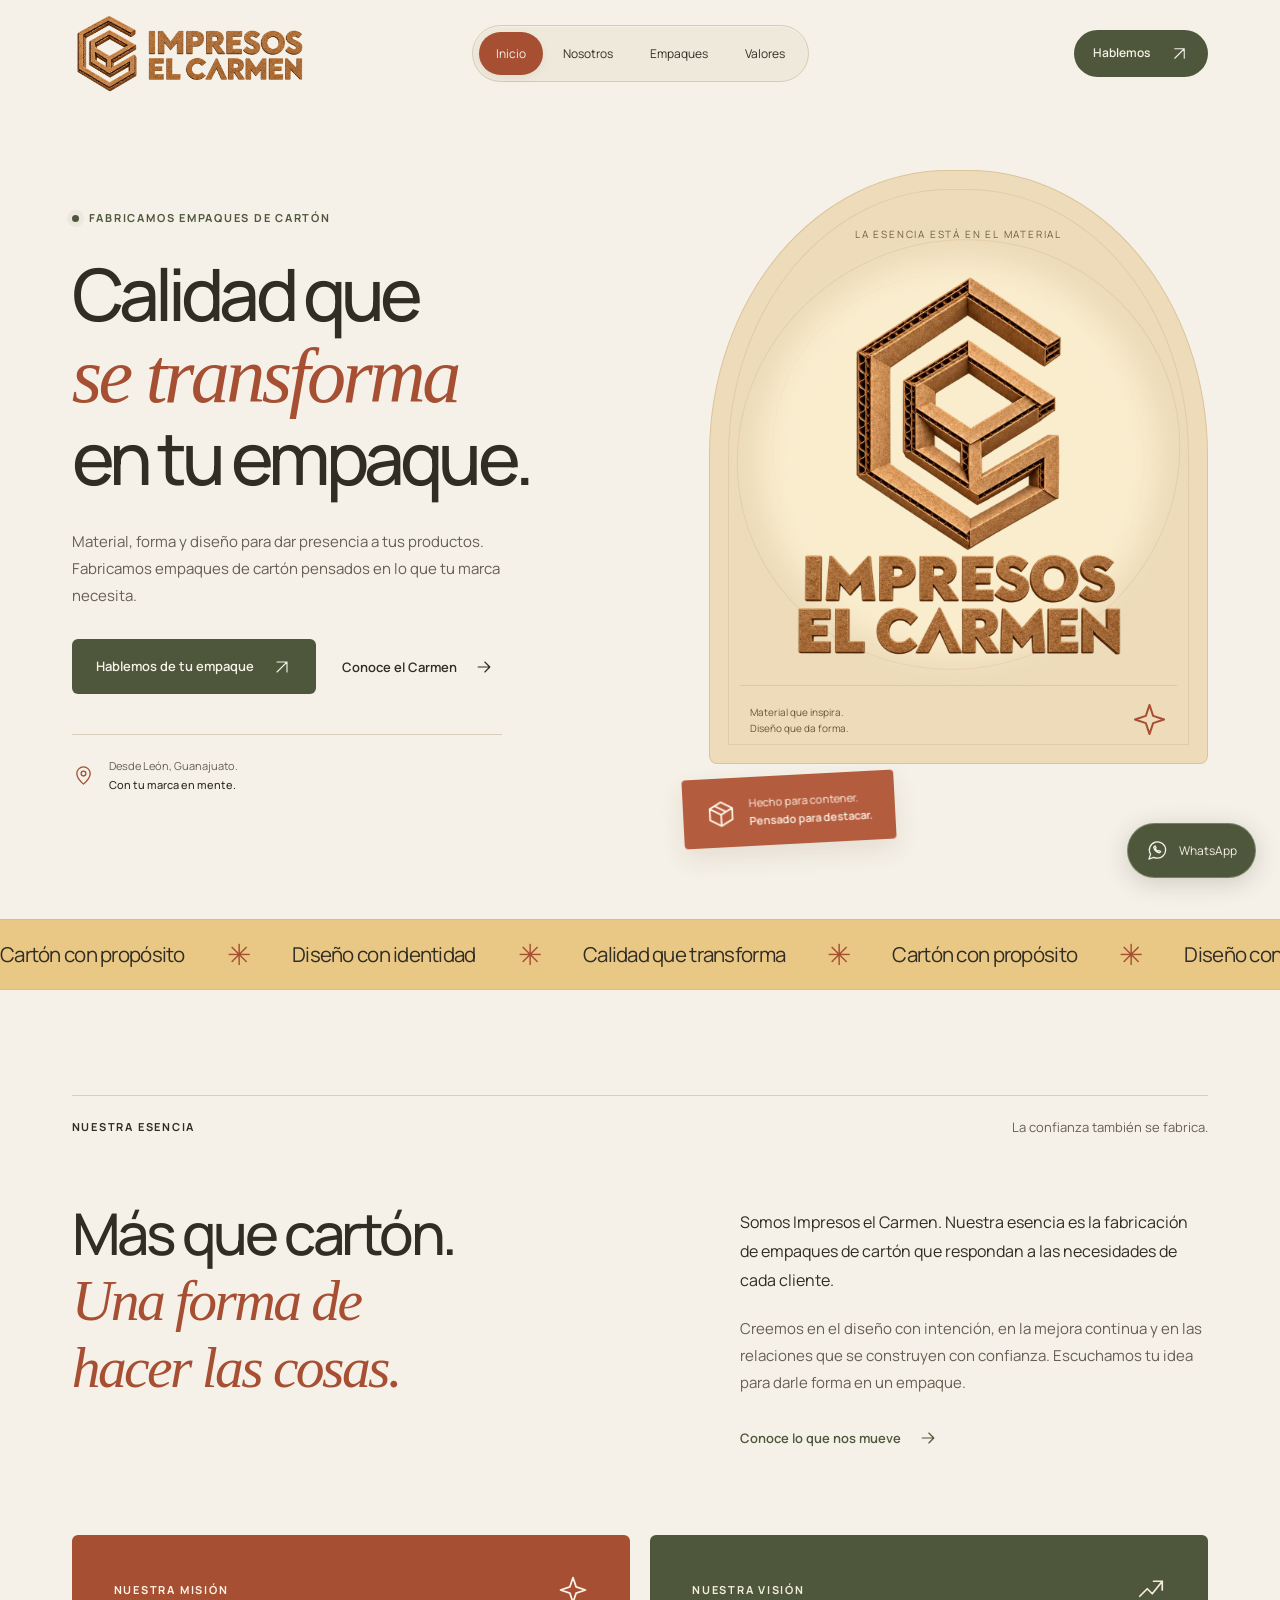
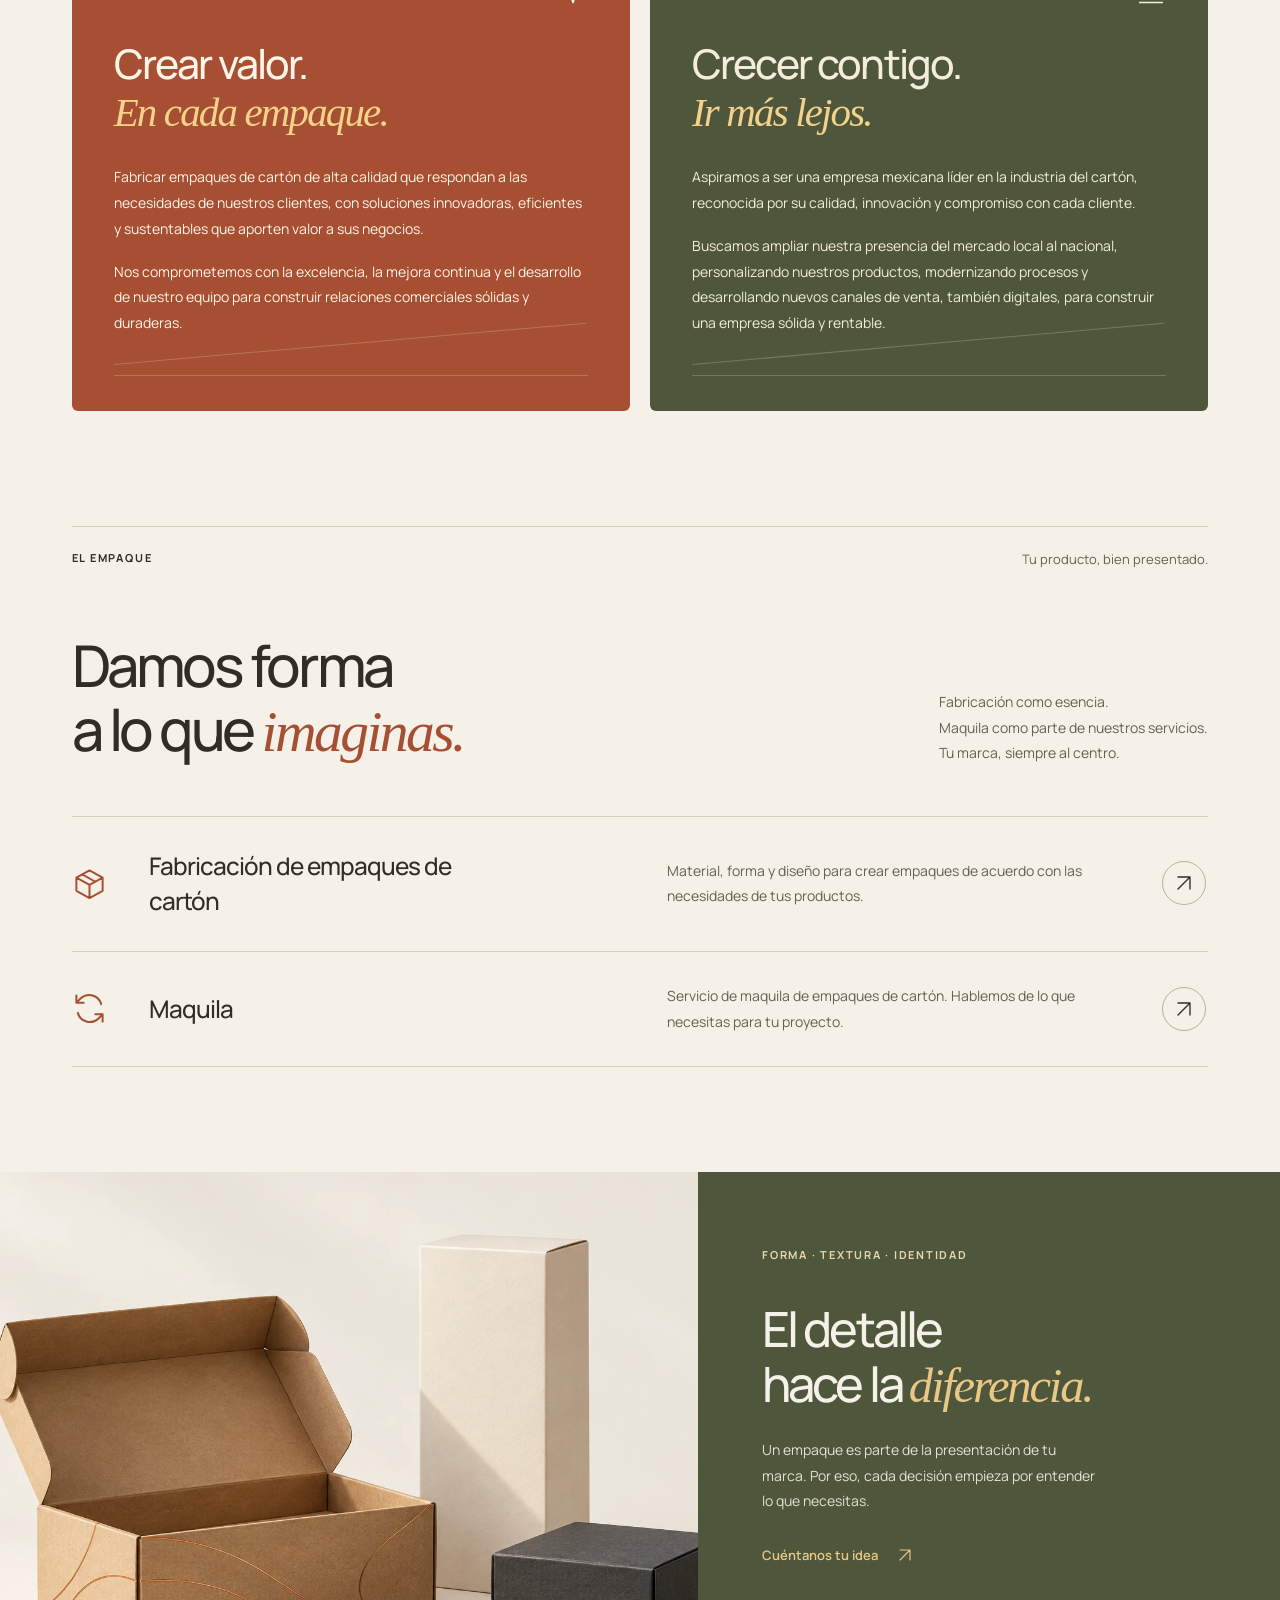
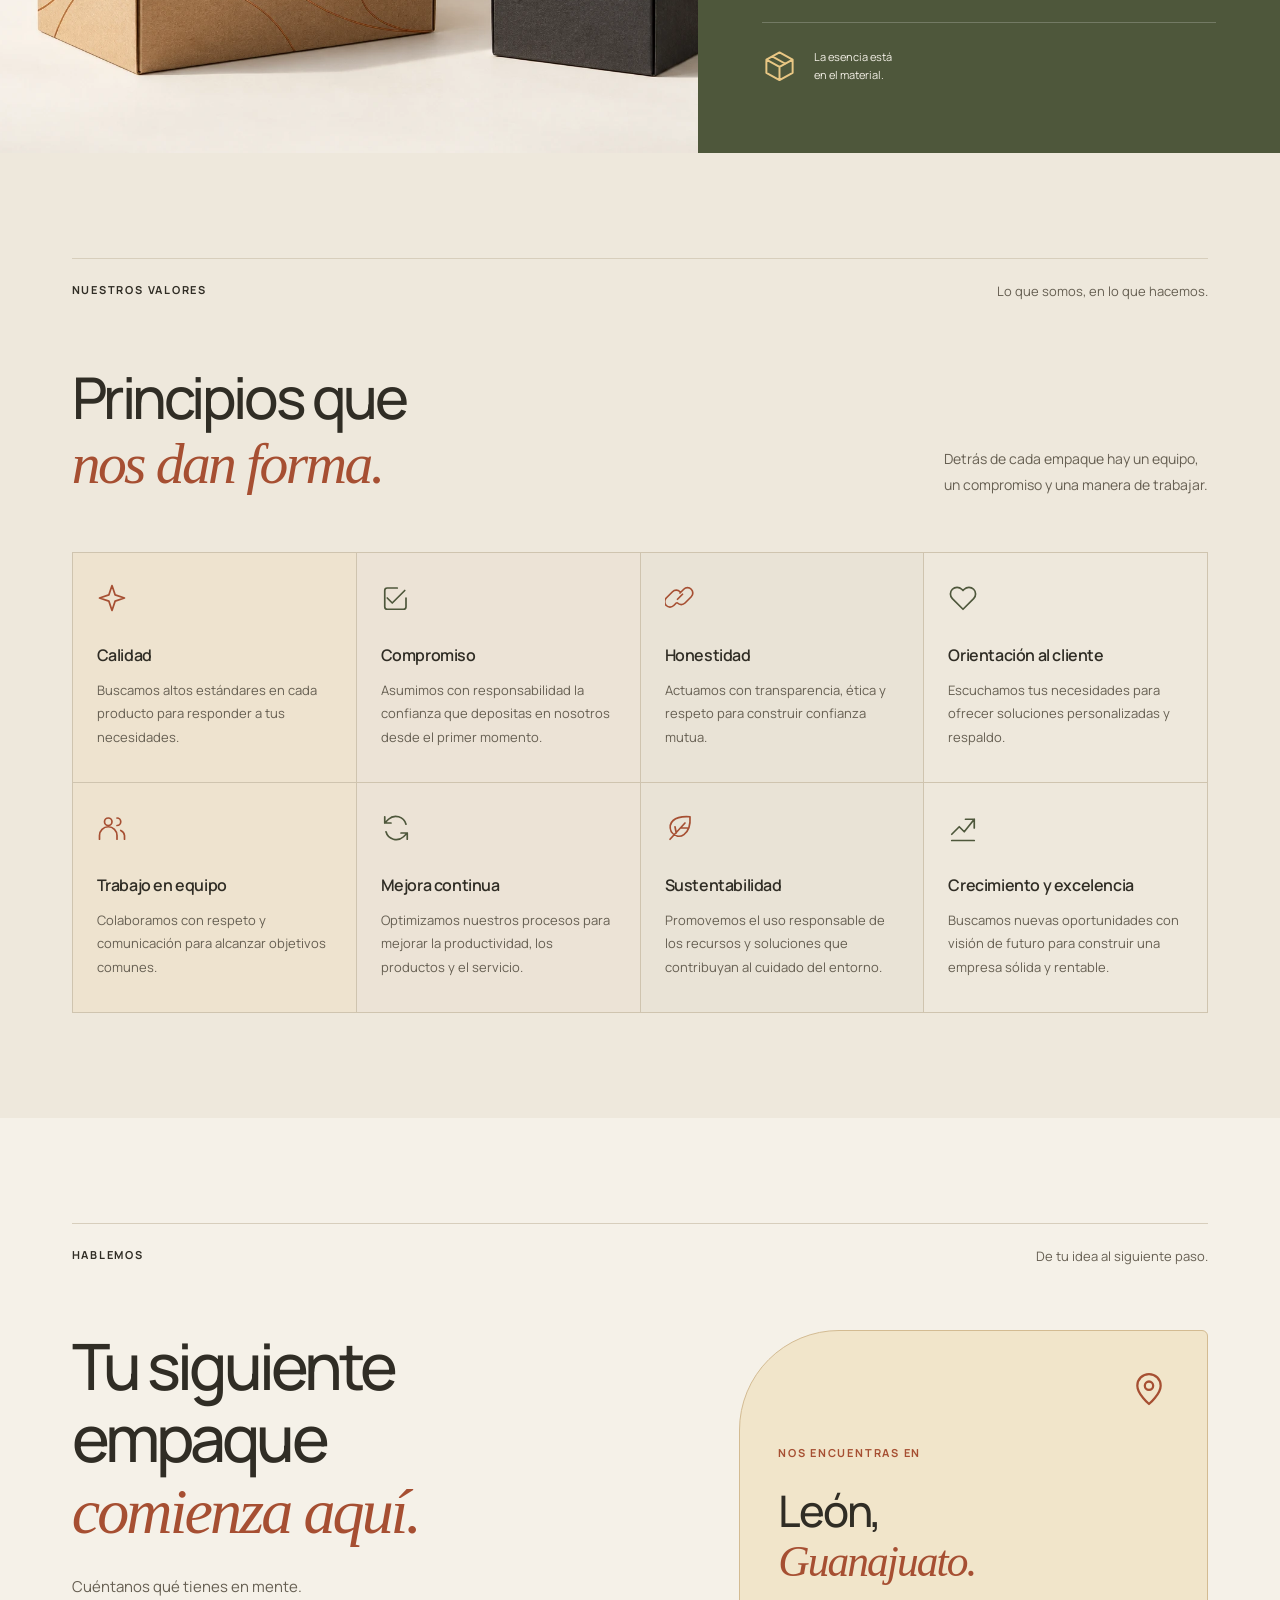
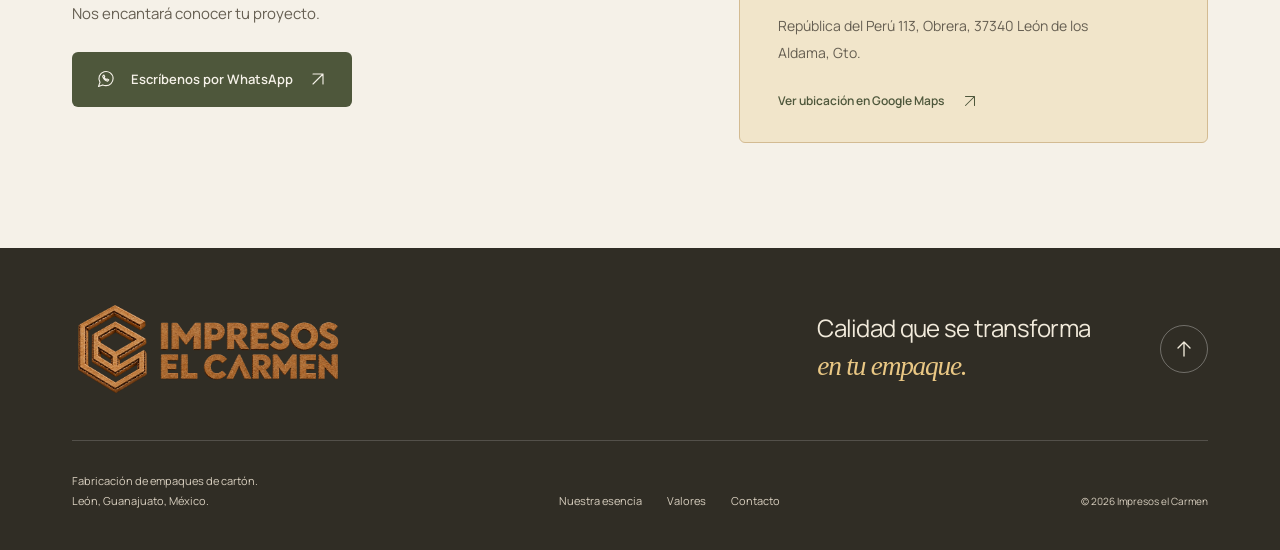
==== commit 1c026e6d: "Renovar diseño e integrar misión, valores y contacto" ====
--- a/index.html
+++ b/index.html
@@ -1,69 +1,102 @@
 <!doctype html>
 <html lang="es">
 <head>
-  <meta charset="utf-8"><meta name="viewport" content="width=device-width,initial-scale=1">
-  <title>Impresos el Carmen · Fabricación de empaques de cartón</title>
-  <meta name="description" content="Impresos el Carmen. Fabricación de empaques de cartón con diseño y servicio de maquila. Calidad que se transforma en tu empaque.">
-  <meta name="theme-color" content="#f4f1e9"><meta name="robots" content="index,follow">
+  <meta charset="utf-8">
+  <meta name="viewport" content="width=device-width,initial-scale=1">
+  <title>Impresos el Carmen · Empaques de cartón en León</title>
+  <meta name="description" content="Fabricación de empaques de cartón y servicio de maquila en León, Guanajuato. Calidad, diseño y soluciones pensadas para tu marca. Contáctanos por WhatsApp.">
+  <meta name="theme-color" content="#f5f1e8">
+  <meta name="robots" content="index,follow">
   <link rel="canonical" href="https://impresoselcarmen.com/">
+  <meta property="og:title" content="Impresos el Carmen · Calidad que se transforma en tu empaque">
+  <meta property="og:description" content="Fabricamos empaques de cartón pensados para tu marca. Conócenos en León, Guanajuato.">
+  <meta property="og:type" content="website">
+  <meta property="og:url" content="https://impresoselcarmen.com/">
+  <meta property="og:image" content="https://impresoselcarmen.com/assets/marca/logo-geometrico-transparente-cuadrado.webp">
+  <meta property="og:locale" content="es_MX">
   <link rel="icon" href="assets/favicon.svg" type="image/svg+xml">
   <link rel="preload" href="assets/fonts/Manrope.ttf" as="font" type="font/ttf" crossorigin>
   <link rel="preload" href="assets/marca/logo-geometrico-transparente-cuadrado.webp" as="image">
-  <link rel="stylesheet" href="css/estilos.css"><link rel="stylesheet" href="css/marca.css">
-  <script src="js/contenido.js" defer></script><script src="js/app.js" defer></script>
+  <link rel="stylesheet" href="css/estilos.css">
+  <link rel="stylesheet" href="css/marca.css">
+  <link rel="stylesheet" href="css/movimiento.css">
+  <script src="js/contenido.js" defer></script>
+  <script src="js/app.js" defer></script>
+  <script type="application/ld+json">{"@context":"https://schema.org","@type":"LocalBusiness","name":"Impresos el Carmen","url":"https://impresoselcarmen.com/","telephone":"+524771074210","description":"Fabricación de empaques de cartón y servicio de maquila.","address":{"@type":"PostalAddress","streetAddress":"República del Perú 113, Obrera","postalCode":"37340","addressLocality":"León de los Aldama","addressRegion":"Guanajuato","addressCountry":"MX"}}</script>
 </head>
 <body>
   <a class="skip" href="#inicio">Ir al contenido</a>
-  <div class="intro" aria-hidden="true"><img src="assets/marca/simbolo-carton-3d.svg" alt=""><span>Impresos el Carmen</span></div>
+  <svg class="icon-library" xmlns="http://www.w3.org/2000/svg" aria-hidden="true">
+    <symbol id="i-arrow" viewBox="0 0 24 24"><path d="M5 12h14m-6-6 6 6-6 6"/></symbol>
+    <symbol id="i-diagonal" viewBox="0 0 24 24"><path d="M6 18 18 6M6 6h12v12"/></symbol>
+    <symbol id="i-box" viewBox="0 0 24 24"><path d="m12 3 9 5-9 5-9-5 9-5Zm-9 5v9l9 5 9-5V8m-9 5v9M7 5.8l9 5"/></symbol>
+    <symbol id="i-chat" viewBox="0 0 24 24"><path d="M20.5 11.5a8.5 8.5 0 0 1-8.5 8.5 9 9 0 0 1-4-.9L3 21l1.8-5a8.5 8.5 0 1 1 15.7-4.5Z"/><path d="M8 8.5c.7 3.5 2.4 5.2 6 6l1.3-1.5-2-1-1 .7a6 6 0 0 1-2.5-2.5l.7-1-1-2L8 8.5Z"/></symbol>
+    <symbol id="i-pin" viewBox="0 0 24 24"><path d="M19 10c0 5-7 11-7 11S5 15 5 10a7 7 0 0 1 14 0Z"/><circle cx="12" cy="10" r="2.5"/></symbol>
+    <symbol id="i-spark" viewBox="0 0 24 24"><path d="m12 2 2.5 7.5L22 12l-7.5 2.5L12 22l-2.5-7.5L2 12l7.5-2.5L12 2Z"/></symbol>
+    <symbol id="i-check" viewBox="0 0 24 24"><path d="m5 12 4 4L19 6M20 12v7a2 2 0 0 1-2 2H5a2 2 0 0 1-2-2V6a2 2 0 0 1 2-2h8"/></symbol>
+    <symbol id="i-link" viewBox="0 0 24 24"><path d="m10 13 4-4m-5 7-2 2a4.2 4.2 0 0 1-6-6l5-5a4.2 4.2 0 0 1 6 0m0 1 3-3a4.2 4.2 0 0 1 6 6l-5 5a4.2 4.2 0 0 1-6 0"/></symbol>
+    <symbol id="i-heart" viewBox="0 0 24 24"><path d="M12 21 3.5 12.5a5.3 5.3 0 0 1 7.5-7.5l1 1 1-1a5.3 5.3 0 0 1 7.5 7.5L12 21Z"/></symbol>
+    <symbol id="i-team" viewBox="0 0 24 24"><circle cx="9" cy="7" r="3"/><path d="M2 21v-3a7 7 0 0 1 14 0v3M16 4a3 3 0 0 1 0 6m3 4a5 5 0 0 1 3 4v3"/></symbol>
+    <symbol id="i-cycle" viewBox="0 0 24 24"><path d="M20 9a8.5 8.5 0 0 0-14-4L3 8m0-5v5h5M4 15a8.5 8.5 0 0 0 14 4l3-3m0 5v-5h-5"/></symbol>
+    <symbol id="i-leaf" viewBox="0 0 24 24"><path d="M20 3C7 2 2 8 5 15c6 8 16 2 15-12ZM4 21 16 8M9 16l-1-5m5 1h5"/></symbol>
+    <symbol id="i-rise" viewBox="0 0 24 24"><path d="m3 17 6-6 4 4 8-10m-7 0h7v7M3 22h18"/></symbol>
+  </svg>
   <div class="reading-progress" aria-hidden="true"></div>
   <header class="header">
     <a href="#inicio" class="brand" aria-label="Impresos el Carmen, inicio"><img class="brand-logo" src="assets/marca/logo-geometrico-transparente-horizontal.webp" alt="Impresos el Carmen" width="1600" height="533"></a>
-    <button class="menu-toggle" aria-expanded="false" aria-controls="navegacion">Menú<span aria-hidden="true"><i></i><i></i></span></button>
-    <nav id="navegacion" aria-label="Navegación principal"><a href="#esencia">Nuestra esencia</a><a href="#servicios">El empaque</a><a href="#galeria">En detalle</a><a href="#contacto" class="nav-contact" data-contact-nav hidden>Hablemos</a></nav>
+    <nav id="navegacion" aria-label="Navegación principal"><span class="nav-indicator" aria-hidden="true"></span><a href="#inicio">Inicio</a><a href="#esencia">Nosotros</a><a href="#servicios">Empaques</a><a href="#valores">Valores</a><a href="#contacto" class="mobile-contact">Hablemos de tu proyecto <svg class="icon" aria-hidden="true"><use href="#i-diagonal"/></svg></a></nav>
+    <a class="header-contact" href="#contacto"><span>Hablemos</span><svg class="icon" aria-hidden="true"><use href="#i-diagonal"/></svg></a>
+    <button class="menu-toggle" aria-expanded="false" aria-controls="navegacion"><span class="menu-label">Explorar</span><span class="menu-lines" aria-hidden="true"><i></i><i></i></span></button>
   </header>
   <main>
-    <section id="inicio" class="hero">
+    <section id="inicio" class="hero section-pad">
       <div class="hero-copy">
-        <p class="eyebrow enter" style="--delay:.05s"><span class="tiny-line"></span> FABRICACIÓN · EMPAQUES · CARTÓN</p>
-        <h1><span class="line"><span style="--delay:.12s">Calidad que</span></span><span class="line"><span class="serif" style="--delay:.25s">se transforma</span></span><span class="line"><span style="--delay:.38s">en tu empaque.</span></span></h1>
-        <p class="hero-description enter" style="--delay:.5s" data-introduccion>Fabricación de empaques de cartón con diseño. Damos forma a la presentación de tu marca.</p>
-        <a class="button button-dark enter" style="--delay:.6s" href="#esencia">Conoce el Carmen <span class="button-dot" aria-hidden="true"></span></a>
+        <p class="eyebrow"><span class="status-dot" aria-hidden="true"></span> FABRICAMOS EMPAQUES DE CARTÓN</p>
+        <h1><span class="line">Calidad que</span><span class="line serif">se transforma</span><span class="line">en tu empaque.</span></h1>
+        <p class="hero-description" data-introduccion>Material, forma y diseño para dar presencia a tus productos. Fabricamos empaques de cartón pensados en lo que tu marca necesita.</p>
+        <div class="hero-actions"><a class="button button-olive" data-whatsapp href="https://wa.me/524771074210?text=Hola%2C%20quiero%20informaci%C3%B3n%20sobre%20empaques%20de%20cart%C3%B3n." target="_blank" rel="noopener noreferrer">Hablemos de tu empaque <svg class="icon" aria-hidden="true"><use href="#i-diagonal"/></svg></a><a class="text-link" href="#esencia">Conoce el Carmen <svg class="icon" aria-hidden="true"><use href="#i-arrow"/></svg></a></div>
+        <div class="hero-footnote"><svg class="icon" aria-hidden="true"><use href="#i-pin"/></svg><span>Desde León, Guanajuato.<br><strong>Con tu marca en mente.</strong></span></div>
       </div>
-      <div class="hero-visual enter" style="--delay:.28s">
-        <div class="orbital" aria-hidden="true"><span></span><span></span><span></span></div>
-        <figure class="product-scene brand-scene"><img class="hero-emblem" src="assets/marca/logo-geometrico-transparente-cuadrado.webp" alt="Impresos el Carmen: símbolo y nombre en cartón corrugado con volumen y textura tridimensional" width="1080" height="1080" fetchpriority="high"></figure>
-        <span class="material-caption" aria-hidden="true">LA ESENCIA ESTÁ EN EL MATERIAL</span>
+      <div class="hero-visual"><div class="logo-stage"><div class="stage-lines" aria-hidden="true"><span></span><span></span><span></span></div><span class="stage-caption">LA ESENCIA ESTÁ EN EL MATERIAL</span><figure class="product-scene"><img class="hero-emblem" src="assets/marca/logo-geometrico-transparente-cuadrado.webp" alt="Logo de Impresos el Carmen en cartón: símbolo y nombre originales" width="1080" height="1080" fetchpriority="high"></figure><div class="stage-footer"><span>Material que inspira.<br>Diseño que da forma.</span><svg class="icon" aria-hidden="true"><use href="#i-spark"/></svg></div></div><div class="hero-tag"><svg class="icon" aria-hidden="true"><use href="#i-box"/></svg><span>Hecho para contener.<br><strong>Pensado para destacar.</strong></span></div></div>
+    </section>
+    <div class="brand-band" aria-hidden="true"><div class="band-track"><span>Cartón con propósito</span><b>✳</b><span>Diseño con identidad</span><b>✳</b><span>Calidad que transforma</span><b>✳</b><span>Cartón con propósito</span><b>✳</b><span>Diseño con identidad</span><b>✳</b><span>Calidad que transforma</span><b>✳</b></div></div>
+    <section id="esencia" class="essence section-pad">
+      <div class="section-top reveal"><span class="eyebrow">NUESTRA ESENCIA</span><span class="section-note">La confianza también se fabrica.</span></div>
+      <div class="essence-grid"><h2 class="reveal">Más que cartón.<br><em>Una forma de<br>hacer las cosas.</em></h2><div class="essence-copy reveal"><p>Somos Impresos el Carmen. Nuestra esencia es la fabricación de empaques de cartón que respondan a las necesidades de cada cliente.</p><p>Creemos en el diseño con intención, en la mejora continua y en las relaciones que se construyen con confianza. Escuchamos tu idea para darle forma en un empaque.</p><a class="text-link" href="#proposito">Conoce lo que nos mueve <svg class="icon" aria-hidden="true"><use href="#i-arrow"/></svg></a></div></div>
+      <div id="proposito" class="purpose-grid">
+        <article class="purpose purpose-mission reveal"><div class="purpose-top"><span class="eyebrow">NUESTRA MISIÓN</span><svg class="icon" aria-hidden="true"><use href="#i-spark"/></svg></div><h3>Crear valor.<br><em>En cada empaque.</em></h3><p data-mision>Fabricar empaques de cartón de alta calidad que respondan a las necesidades de nuestros clientes, con soluciones innovadoras, eficientes y sustentables que aporten valor a sus negocios.</p><p data-mision-compromiso>Nos comprometemos con la excelencia, la mejora continua y el desarrollo de nuestro equipo para construir relaciones comerciales sólidas y duraderas.</p><div class="purpose-line" aria-hidden="true"></div></article>
+        <article class="purpose purpose-vision reveal"><div class="purpose-top"><span class="eyebrow">NUESTRA VISIÓN</span><svg class="icon" aria-hidden="true"><use href="#i-rise"/></svg></div><h3>Crecer contigo.<br><em>Ir más lejos.</em></h3><p data-vision>Aspiramos a ser una empresa mexicana líder en la industria del cartón, reconocida por su calidad, innovación y compromiso con cada cliente.</p><p data-vision-futuro>Buscamos ampliar nuestra presencia del mercado local al nacional, personalizando nuestros productos, modernizando procesos y desarrollando nuevos canales de venta, también digitales, para construir una empresa sólida y rentable.</p><div class="purpose-line" aria-hidden="true"></div></article>
       </div>
-      <div class="hero-bottom"><span>Fabricamos empaques. Creamos identidad.</span><a href="#esencia">Descubre nuestra esencia <span class="scroll-track" aria-hidden="true"><i></i></span></a></div>
-    </section>
-    <section id="esencia" class="essence section-pad">
-      <div class="section-top reveal"><span class="eyebrow">NUESTRA ESENCIA</span><span class="section-note">De la idea al empaque.</span></div>
-      <div class="essence-grid"><h2 class="reveal">Fabricamos en cartón.<br><em>Pensamos en tu marca.</em></h2><div class="essence-copy reveal"><p>Nuestra esencia es la fabricación de empaques de cartón. Unimos material, forma y diseño para dar presencia a tus productos.</p><p class="muted">Cada empaque es parte de la identidad de tu marca: lo que contiene, cómo se presenta y la impresión que deja.</p><div class="material-detail"><img src="assets/marca/simbolo-carton-3d.svg" alt="" width="61" height="72"><span>Calidad que se transforma<br>en tu empaque.</span></div></div></div>
-      <div class="word-ribbon" aria-hidden="true"><div>FORMA <span>✳</span> TEXTURA <span>✳</span> IDENTIDAD <span>✳</span> FORMA <span>✳</span> TEXTURA <span>✳</span> IDENTIDAD <span>✳</span></div></div>
     </section>
     <section id="servicios" class="services section-pad">
-      <div class="section-top reveal"><span class="eyebrow">EL EMPAQUE</span><span class="section-note">Una forma de presentar tu marca.</span></div>
-      <div class="services-heading"><h2 class="reveal">Del cartón<br><em>al empaque.</em></h2><p class="reveal">Fabricamos empaques de cartón con diseño. La maquila forma parte de nuestros servicios.</p></div>
-      <div id="servicios-lista" class="service-list"></div>
-      <div class="packaging-statement reveal"><span class="small-index">IMPRESOS EL CARMEN</span><h3>El material toma forma.<br>Tu marca encuentra su lugar.</h3><div class="fold-lines" aria-hidden="true"><i></i><i></i><i></i><i></i></div></div>
+      <div class="section-top reveal"><span class="eyebrow">EL EMPAQUE</span><span class="section-note">Tu producto, bien presentado.</span></div>
+      <div class="services-heading"><h2 class="reveal">Damos forma<br>a lo que <em>imaginas.</em></h2><p class="reveal">Fabricación como esencia.<br>Maquila como parte de nuestros servicios.<br>Tu marca, siempre al centro.</p></div>
+      <div id="servicios-lista" class="service-list"><article class="service-row reveal"><svg class="icon service-icon" aria-hidden="true"><use href="#i-box"/></svg><h3>Fabricación de empaques de cartón</h3><p>Material, forma y diseño para crear empaques de acuerdo con las necesidades de tus productos.</p><a href="#contacto" aria-label="Consultar sobre fabricación de empaques"><svg class="icon" aria-hidden="true"><use href="#i-diagonal"/></svg></a></article><article class="service-row reveal"><svg class="icon service-icon" aria-hidden="true"><use href="#i-cycle"/></svg><h3>Maquila</h3><p>Servicio de maquila de empaques de cartón. Hablemos de lo que necesitas para tu proyecto.</p><a href="#contacto" aria-label="Consultar sobre maquila"><svg class="icon" aria-hidden="true"><use href="#i-diagonal"/></svg></a></article></div>
     </section>
-    <section id="galeria" class="gallery section-pad">
-      <div class="section-top reveal"><span class="eyebrow">EN DETALLE</span><span class="section-note">Forma y materia.</span></div>
-      <div class="gallery-heading"><h2 class="reveal">La fabricación está<br><em>en los detalles.</em></h2><p class="reveal">Material. Forma. Diseño.<br>Empaques de cartón que presentan tu marca.</p></div>
-      <div id="proyectos-lista" class="project-list"></div>
-      <figure id="imagen-material" class="editorial-image reveal"><img src="assets/empaque-conceptual.webp" alt="Ilustración de empaques de cartón en kraft, marfil y tinta" width="1536" height="1024" loading="lazy"></figure>
-      <div id="video-bloque" class="film-block reveal" hidden><div class="film-cover" id="film-cover"></div><div class="film-copy"><span class="eyebrow">EL DETALLE, DE CERCA</span><h3 data-video-titulo></h3><p data-video-descripcion></p></div></div>
+    <section id="galeria" class="material-section"><figure class="material-image reveal"><img src="assets/empaque-conceptual.webp" alt="Ilustración de empaques de cartón en kraft, marfil y tonos oscuros" width="1536" height="1024" loading="lazy"></figure><div class="material-copy reveal"><span class="eyebrow">FORMA · TEXTURA · IDENTIDAD</span><h2>El detalle<br>hace la <em>diferencia.</em></h2><p>Un empaque es parte de la presentación de tu marca. Por eso, cada decisión empieza por entender lo que necesitas.</p><a class="text-link" data-whatsapp href="https://wa.me/524771074210" target="_blank" rel="noopener noreferrer">Cuéntanos tu idea <svg class="icon" aria-hidden="true"><use href="#i-diagonal"/></svg></a><div class="material-seal" aria-hidden="true"><svg class="icon"><use href="#i-box"/></svg><span>La esencia está<br>en el material.</span></div></div></section>
+    <section id="valores" class="values section-pad">
+      <div class="section-top reveal"><span class="eyebrow">NUESTROS VALORES</span><span class="section-note">Lo que somos, en lo que hacemos.</span></div>
+      <div class="values-heading"><h2 class="reveal">Principios que<br><em>nos dan forma.</em></h2><p class="reveal">Detrás de cada empaque hay un equipo,<br>un compromiso y una manera de trabajar.</p></div>
+      <div id="valores-lista" class="values-grid">
+        <article class="value reveal"><svg class="icon" aria-hidden="true"><use href="#i-spark"/></svg><h3>Calidad</h3><p>Buscamos altos estándares en cada producto para responder a tus necesidades.</p></article>
+        <article class="value reveal"><svg class="icon" aria-hidden="true"><use href="#i-check"/></svg><h3>Compromiso</h3><p>Asumimos con responsabilidad la confianza que depositas en nosotros desde el primer momento.</p></article>
+        <article class="value reveal"><svg class="icon" aria-hidden="true"><use href="#i-link"/></svg><h3>Honestidad</h3><p>Actuamos con transparencia, ética y respeto para construir confianza mutua.</p></article>
+        <article class="value reveal"><svg class="icon" aria-hidden="true"><use href="#i-heart"/></svg><h3>Orientación al cliente</h3><p>Escuchamos tus necesidades para ofrecer soluciones personalizadas y respaldo.</p></article>
+        <article class="value reveal"><svg class="icon" aria-hidden="true"><use href="#i-team"/></svg><h3>Trabajo en equipo</h3><p>Colaboramos con respeto y comunicación para alcanzar objetivos comunes.</p></article>
+        <article class="value reveal"><svg class="icon" aria-hidden="true"><use href="#i-cycle"/></svg><h3>Mejora continua</h3><p>Optimizamos nuestros procesos para mejorar la productividad, los productos y el servicio.</p></article>
+        <article class="value reveal"><svg class="icon" aria-hidden="true"><use href="#i-leaf"/></svg><h3>Sustentabilidad</h3><p>Promovemos el uso responsable de los recursos y soluciones que contribuyan al cuidado del entorno.</p></article>
+        <article class="value reveal"><svg class="icon" aria-hidden="true"><use href="#i-rise"/></svg><h3>Crecimiento y excelencia</h3><p>Buscamos nuevas oportunidades con visión de futuro para construir una empresa sólida y rentable.</p></article>
+      </div>
     </section>
-    <section id="contacto" class="contact section-pad" hidden>
-      <div class="section-top reveal"><span class="eyebrow">HABLEMOS</span><span class="section-note">Todo comienza con una idea.</span></div>
-      <div class="contact-grid"><h2 class="reveal">Demos forma<br>a tu <em>próxima idea.</em></h2><div class="contact-copy reveal"><p>Cuéntanos qué empaque necesitas fabricar.</p><div id="contacto-enlaces"></div></div></div>
+    <section id="video-bloque" class="video-section section-pad" hidden><div id="film-cover"></div><div class="film-copy"><span class="eyebrow">EL DETALLE, DE CERCA</span><h2 data-video-titulo></h2><p data-video-descripcion></p></div></section>
+    <section id="proyectos" class="projects-section section-pad" hidden><div class="section-top"><span class="eyebrow">NUESTROS EMPAQUES</span></div><div id="proyectos-lista" class="project-list"></div></section>
+    <section id="contacto" class="contact section-pad">
+      <div class="section-top reveal"><span class="eyebrow">HABLEMOS</span><span class="section-note">De tu idea al siguiente paso.</span></div>
+      <div class="contact-grid"><div class="contact-copy reveal"><h2>Tu siguiente<br>empaque<br><em>comienza aquí.</em></h2><p>Cuéntanos qué tienes en mente.<br>Nos encantará conocer tu proyecto.</p><a class="button button-olive" data-whatsapp href="https://wa.me/524771074210" target="_blank" rel="noopener noreferrer"><svg class="icon" aria-hidden="true"><use href="#i-chat"/></svg>Escríbenos por WhatsApp <svg class="icon" aria-hidden="true"><use href="#i-diagonal"/></svg></a></div><div class="location-card reveal"><svg class="icon location-icon" aria-hidden="true"><use href="#i-pin"/></svg><span class="eyebrow">NOS ENCUENTRAS EN</span><h3>León,<br><em>Guanajuato.</em></h3><address data-direccion>República del Perú 113, Obrera,<br>37340 León de los Aldama, Gto.</address><a class="text-link" data-mapa href="https://www.google.com/maps/search/?api=1&amp;query=Rep%C3%BAblica%20del%20Per%C3%BA%20113%2C%20Obrera%2C%2037340%20Le%C3%B3n%20de%20los%20Aldama%2C%20Gto." target="_blank" rel="noopener noreferrer">Ver ubicación en Google Maps <svg class="icon" aria-hidden="true"><use href="#i-diagonal"/></svg></a></div></div>
     </section>
   </main>
-  <section class="brand-closing section-pad">
-    <div class="closing-top reveal"><img class="closing-logo" src="assets/marca/logo-geometrico-transparente-horizontal.webp" alt="Impresos el Carmen" width="1600" height="533"><p>Calidad que se transforma<br><em>en tu empaque.</em></p></div>
-    <div class="footer-brand reveal">el Carmen<span class="footer-asterisk" aria-hidden="true">✳</span></div>
-    <footer><span>Fabricación de empaques de cartón.</span><a href="#inicio">Volver al inicio</a><small>© <span id="year">2026</span> Impresos el Carmen</small></footer>
-  </section>
-  <noscript><style>.intro{display:none}.reveal,.enter,.hero h1 .line>span{opacity:1;transform:none}</style></noscript>
+  <footer class="footer section-pad"><div class="footer-top"><a href="#inicio" aria-label="Impresos el Carmen, inicio" class="footer-logo-wrap"><img class="closing-logo" src="assets/marca/logo-geometrico-transparente-horizontal.webp" alt="Impresos el Carmen" width="1600" height="533" loading="lazy"></a><p>Calidad que se transforma<br><em>en tu empaque.</em></p><a class="back-top" href="#inicio" aria-label="Volver al inicio"><svg class="icon" aria-hidden="true"><use href="#i-arrow"/></svg></a></div><div class="footer-bottom"><span>Fabricación de empaques de cartón.<br>León, Guanajuato, México.</span><div><a href="#esencia">Nuestra esencia</a><a href="#valores">Valores</a><a href="#contacto">Contacto</a></div><small>© <span id="year">2026</span> Impresos el Carmen</small></div></footer>
+  <a class="whatsapp-float" data-whatsapp href="https://wa.me/524771074210" target="_blank" rel="noopener noreferrer" aria-label="Contactar a Impresos el Carmen por WhatsApp"><svg class="icon" aria-hidden="true"><use href="#i-chat"/></svg><span>WhatsApp</span></a>
+  <noscript><style>.reveal,.hero-copy,.hero-visual{opacity:1!important;transform:none!important}</style></noscript>
 </body>
 </html>
--- a/css/estilos.css
+++ b/css/estilos.css
@@ -1,18 +1,22 @@
 @font-face{font-family:Manrope;src:url('../assets/fonts/Manrope.ttf') format('truetype');font-weight:200 800;font-display:swap}
-[hidden]{display:none!important}
-.product-scene img{height:auto}
-:root{--paper:#f4f1e9;--ink:#272a27;--copper:#91613c;--muted:#64665f;--line:#d7d3c9;--ease:cubic-bezier(.22,1,.36,1);--gutter:clamp(24px,5.6vw,90px)}
-*{box-sizing:border-box}html{scroll-behavior:smooth;scroll-padding-top:95px}body{margin:0;background:var(--paper);color:var(--ink);font-family:Manrope,Arial,sans-serif;font-size:16px;-webkit-font-smoothing:antialiased}::selection{background:#d9baa0;color:var(--ink)}a{color:inherit;text-decoration:none}button{font:inherit;color:inherit;cursor:pointer}img{max-width:100%;display:block}button,a{-webkit-tap-highlight-color:transparent}a:focus-visible,button:focus-visible{outline:2px solid var(--copper);outline-offset:6px}h1,h2,h3,p,figure{margin:0}h1,h2,h3{font-weight:500}p{line-height:1.8}em,.serif{font-family:Georgia,'Times New Roman',serif;font-style:italic;font-weight:400;letter-spacing:-.05em}.muted{color:var(--muted)}.eyebrow{font-size:.75rem;letter-spacing:.16em;font-weight:600;line-height:1.7}.section-pad{padding:105px var(--gutter)}.section-top{display:flex;justify-content:space-between;align-items:center;border-top:1px solid var(--line);padding-top:23px;margin-bottom:68px;gap:20px}.section-note{color:var(--muted);font-size:.875rem}.skip{position:fixed;left:20px;top:-100px;background:var(--ink);color:white;padding:12px 24px;z-index:200}.skip:focus{top:15px}
-.intro{position:fixed;inset:0;z-index:100;background:var(--paper);display:flex;align-items:center;justify-content:center;flex-direction:column;gap:25px;pointer-events:none;animation:intro-away .7s var(--ease) 1.05s forwards}.intro img{width:95px;animation:logo-intro 1.15s var(--ease) both}.intro span{font-size:.75rem;letter-spacing:.12em;animation:fade-up .7s var(--ease) both}.reading-progress{position:fixed;top:0;left:0;right:0;height:2px;transform:scaleX(0);transform-origin:left;background:var(--copper);z-index:80}
-.header{height:108px;display:flex;align-items:center;justify-content:space-between;padding:0 var(--gutter);position:relative;z-index:20;border-bottom:1px solid var(--line);gap:25px}.brand img{width:187px;height:auto}.header nav{display:flex;align-items:center;gap:clamp(20px,3.2vw,50px);font-size:.875rem}.header nav a{position:relative;white-space:nowrap}.header nav a:not(.nav-contact):after{content:'';position:absolute;left:0;right:0;bottom:-8px;height:1px;background:var(--copper);transform:scaleX(0);transform-origin:left;transition:transform .35s var(--ease)}.header nav a:hover:after{transform:scaleX(1)}.nav-contact{border:1px solid #9a9b91;border-radius:30px;padding:12px 24px;transition:background .3s,color .3s}.nav-contact:hover{background:var(--ink);color:var(--paper)}.menu-toggle{display:none}
-.hero{padding:69px var(--gutter) 0;position:relative;display:grid;grid-template-columns:1fr 1fr;gap:45px 0;min-height:calc(100svh - 108px);align-items:center;overflow:hidden}.hero-copy{position:relative;z-index:3;padding-bottom:35px}.hero .eyebrow{display:flex;align-items:center;gap:12px;margin-bottom:28px}.tiny-line{width:29px;height:1px;background:var(--copper)}h1{font-size:clamp(3.4rem,5.9vw,6.1rem);letter-spacing:-.065em;line-height:1.075}.line{display:block;overflow:hidden;padding-bottom:.07em;margin-bottom:-.07em}.line>span{display:block;animation:headline-in 1.2s var(--ease) both;animation-delay:calc(1.1s + var(--delay))}h1 .serif{color:var(--copper);font-size:1.18em;line-height:.98}.hero-description{max-width:360px;color:var(--muted);margin:29px 0 28px;font-size:1rem}.button{display:inline-flex;align-items:center;justify-content:space-between;gap:32px;padding:17px 26px;border-radius:40px;font-size:.875rem;transition:background .3s,transform .4s var(--ease)}.button:hover{transform:translateY(-3px)}.button-dark{background:var(--ink);color:var(--paper)}.button-dark:hover{background:#4a4037}.button-dot{width:7px;height:7px;background:#c8a481;border-radius:50%}
-.hero-visual{position:relative;align-self:stretch;display:flex;align-items:center;min-height:475px;perspective:1000px}.product-scene{width:calc(100% + var(--gutter));margin-left:-20px;position:relative;z-index:1;transform:translate3d(var(--px,0px),var(--py,0px),0) rotate(var(--rotate,0deg));transition:transform 1.2s var(--ease);will-change:transform}.product-scene img{width:100%;mix-blend-mode:multiply;border-radius:50% 0 0 50%;aspect-ratio:1.16;object-fit:cover;object-position:54% 50%;animation:product-float 9s ease-in-out infinite}.product-scene figcaption{display:flex;justify-content:space-between;font-size:.6875rem;letter-spacing:.11em;padding:8px 25px 0 30px;color:var(--muted)}.orbital{position:absolute;inset:12% -15% 13% -7%;z-index:0;transform:rotate(-22deg)}.orbital span{position:absolute;inset:0;border:1px solid #bc9c7770;border-radius:50%;animation:orbit 20s ease-in-out infinite;transform:rotateY(40deg)}.orbital span:nth-child(2){inset:8%;transform:rotateY(60deg);animation-delay:-7s}.orbital span:nth-child(3){inset:16%;transform:rotateX(55deg);animation-delay:-14s}.floating-seal{position:absolute;z-index:4;bottom:65px;left:15px;display:flex;align-items:center;gap:16px;font-size:.75rem;line-height:1.65;background:var(--paper);border:1px solid var(--line);border-radius:100px;padding:13px 24px 13px 16px;box-shadow:0 15px 40px #272a2708;animation:seal-float 7s ease-in-out infinite}.floating-seal img{width:55px;height:55px}.hero-bottom{grid-column:1/-1;display:flex;justify-content:space-between;border-top:1px solid var(--line);padding:22px 0 28px;font-size:.75rem;color:var(--muted);align-self:end;gap:20px}.hero-bottom a{display:flex;align-items:center;gap:18px}.scroll-track{display:block;width:17px;height:29px;border:1px solid #9a9b91;border-radius:10px;padding:5px 7px}.scroll-track i{display:block;width:1px;height:7px;background:var(--copper);animation:scroll-tick 2s ease-in-out infinite}
-.essence{padding-bottom:58px}.essence-grid{display:grid;grid-template-columns:1.25fr 1fr;gap:12vw}h2{font-size:clamp(2.7rem,4.2vw,4.7rem);line-height:1.13;letter-spacing:-.055em}h2 em{color:var(--copper)}.essence-copy{padding-top:8px;font-size:1.1rem;max-width:450px}.essence-copy p+p{margin-top:23px;font-size:1rem}.material-detail{display:flex;align-items:center;gap:20px;border-top:1px solid var(--line);margin-top:36px;padding-top:23px;font-size:.875rem;line-height:1.6}.material-detail img{width:53px;height:53px}.word-ribbon{overflow:hidden;margin:85px calc(-1 * var(--gutter)) 0;border-top:1px solid var(--line);border-bottom:1px solid var(--line);padding:21px 0}.word-ribbon>div{width:max-content;display:flex;align-items:center;gap:38px;font-size:2rem;font-weight:400;letter-spacing:-.04em;animation:ribbon 35s linear infinite}.word-ribbon span{color:var(--copper);font-size:2.2rem}.services{padding-top:55px}.services-heading{display:grid;grid-template-columns:1.25fr 1fr;gap:12vw;margin-bottom:50px}.services-heading p{padding-top:12px;max-width:380px;color:var(--muted)}.coming-block{position:relative;border-top:1px solid var(--line);border-bottom:1px solid var(--line);padding:43px 0 45px;overflow:hidden}.small-index{color:var(--copper);font-size:.75rem;letter-spacing:.14em}.coming-block h3{font-size:1.7rem;letter-spacing:-.035em;margin:15px 0 12px}.coming-block p{font-size:.875rem;color:var(--muted);max-width:480px}.fold-lines{position:absolute;right:4%;top:18%;width:150px;height:130px;perspective:700px}.fold-lines i{position:absolute;inset:0;border:1px solid #ad937674;transform:rotate(-35deg) skew(20deg);animation:fold 8s ease-in-out infinite}.fold-lines i:nth-child(2){inset:14px;animation-delay:-2s}.fold-lines i:nth-child(3){inset:28px;animation-delay:-4s}.fold-lines i:nth-child(4){inset:42px;animation-delay:-6s}.service-row{padding:28px 0;border-top:1px solid var(--line);display:grid;grid-template-columns:1fr 1fr;gap:20px}.service-row h3{font-size:1.5rem;letter-spacing:-.03em}.service-row p{color:var(--muted)}
-.gallery{background:#e9e6de;padding-top:65px}.gallery-heading{display:flex;justify-content:space-between;gap:55px;align-items:end;margin-bottom:55px}.gallery-heading p{font-size:.875rem;color:var(--muted)}.editorial-image{overflow:hidden}.editorial-image img{width:100%;height:clamp(300px,45vw,640px);object-fit:cover;object-position:center 56%;transition:transform 1.5s var(--ease)}.editorial-image:hover img{transform:scale(1.035)}.editorial-image figcaption{display:flex;justify-content:space-between;font-size:.75rem;color:var(--muted);padding:18px 0;gap:15px;line-height:1.7}.film-block{display:grid;grid-template-columns:1.3fr 1fr;margin-top:60px;background:var(--paper);min-height:340px}.film-cover{background:var(--ink);position:relative;overflow:hidden;display:flex;align-items:center;justify-content:center;min-height:340px}.film-cover>.brand-symbol{width:130px;height:130px;position:relative;animation:film-mark 12s ease-in-out infinite}.film-lines{position:absolute;inset:-25%;border:1px solid #bc9c7740;border-radius:50%;transform:rotate(-30deg);animation:orbit 20s ease-in-out infinite}.film-lines:before,.film-lines:after{content:'';position:absolute;inset:15%;border:1px solid #bc9c7740;border-radius:50%;transform:rotateY(50deg)}.film-lines:after{inset:30%;transform:rotateX(50deg)}.film-label{position:absolute;left:26px;bottom:23px;letter-spacing:.16em;font-size:.6875rem;color:#dbd4c7}.film-copy{padding:clamp(30px,4vw,62px);align-self:center}.film-copy h3{font-size:2.3rem;letter-spacing:-.05em;line-height:1.2;margin:20px 0}.film-copy p{color:var(--muted);font-size:.875rem}.status-label{display:block;font-size:.75rem;border-top:1px solid var(--line);padding-top:19px;margin-top:30px;color:var(--copper)}.film-cover video{width:100%;height:100%;object-fit:contain;display:block;position:relative}.project-list{display:grid;grid-template-columns:1fr 1fr;gap:30px}.project-item img{width:100%;aspect-ratio:4/3;object-fit:cover}.project-item h3{font-size:1.25rem;margin-top:16px}.project-item p{font-size:.875rem;color:var(--muted);margin:8px 0 32px}
-.contact{background:var(--ink);color:var(--paper);padding-bottom:80px}.contact .section-top{border-color:#ffffff25}.contact .eyebrow,.contact .section-note{color:#c6c4b8}.contact-grid{display:grid;grid-template-columns:1.35fr 1fr;gap:10vw}.contact h2{font-size:clamp(3rem,4.8vw,5.2rem)}.contact h2 em{color:#cda77e}.contact-copy{padding-top:12px;color:#ddd9cf}.contact-pending{margin-top:32px;font-size:.875rem;max-width:340px;color:#b6b7ac;border-top:1px solid #ffffff25;padding-top:24px}.contact-links{display:flex;flex-direction:column;align-items:start;gap:15px;margin-top:26px}.contact-links a{border-bottom:1px solid #cda77e;padding-bottom:7px;overflow-wrap:anywhere}.footer-brand{font-size:clamp(4rem,15.7vw,17rem);letter-spacing:-.08em;line-height:1;display:flex;align-items:center;justify-content:space-between;margin:100px 0 45px;white-space:nowrap}.footer-asterisk{font-size:.68em;color:#cda77e;font-weight:300;animation:asterisk 30s linear infinite;display:inline-block}footer{border-top:1px solid #ffffff25;padding-top:30px;display:flex;justify-content:space-between;align-items:center;gap:25px;font-size:.75rem;color:#bfc0b4;flex-wrap:wrap}.footer-logo img{width:153px;height:auto}footer small{font-size:.75rem}
-.preview-note{position:fixed;left:50%;bottom:15px;transform:translateX(-50%);display:flex;align-items:center;justify-content:center;gap:24px;padding:10px 15px 10px 22px;z-index:35;background:#f8f5eeeF;backdrop-filter:blur(14px);border:1px solid #d0c6b6;border-radius:35px;box-shadow:0 6px 30px #0000000b;font-size:.75rem;white-space:nowrap}.preview-note a{text-decoration:underline;text-underline-offset:4px;color:#80512e}.preview-note button{border:0;background:transparent;font-size:1.25rem;width:24px;height:24px;line-height:1}.reveal{opacity:1}.js-motion .reveal{opacity:0;transform:translateY(32px);transition:opacity 1s var(--ease),transform 1s var(--ease)}.js-motion .reveal.visible{opacity:1;transform:none}.enter{animation:fade-up 1.2s var(--ease) both;animation-delay:calc(1.1s + var(--delay,0s))}
-@keyframes intro-away{to{opacity:0;visibility:hidden;transform:translateY(-20px)}}@keyframes logo-intro{from{opacity:0;transform:perspective(600px) rotateY(-80deg) scale(.7)}to{opacity:1;transform:perspective(600px) rotateY(0deg) scale(1)}}@keyframes headline-in{from{transform:translateY(115%) rotate(3deg)}to{transform:translateY(0) rotate(0deg)}}@keyframes fade-up{from{opacity:0;transform:translateY(25px)}to{opacity:1;transform:translateY(0)}}@keyframes product-float{0%,100%{transform:translateY(0)}50%{transform:translateY(-10px)}}@keyframes seal-float{0%,100%{transform:translateY(0) rotate(-2deg)}50%{transform:translateY(9px) rotate(1deg)}}@keyframes orbit{0%,100%{transform:rotateY(40deg) rotateX(12deg) rotate(-8deg)}50%{transform:rotateY(65deg) rotateX(-15deg) rotate(12deg)}}@keyframes scroll-tick{0%,100%{transform:translateY(0);opacity:.5}50%{transform:translateY(8px);opacity:1}}@keyframes ribbon{to{transform:translateX(-50%)}}@keyframes fold{0%,100%{transform:rotate(-35deg) skew(20deg) rotateX(0)}50%{transform:rotate(-20deg) skew(5deg) rotateX(25deg)}}@keyframes film-mark{0%,100%{transform:perspective(600px) rotateY(-12deg)}50%{transform:perspective(600px) rotateY(18deg)}}@keyframes asterisk{to{transform:rotate(360deg)}}
-@media(min-width:1600px){main,.header{max-width:1800px;margin:auto}.hero{min-height:800px}}
-@media(max-width:1050px){.header nav{gap:22px}.brand img{width:163px}.hero{grid-template-columns:1.1fr 1fr;padding-top:58px}.hero h1{font-size:clamp(3.1rem,5.8vw,4.3rem)}.hero-visual{min-height:440px}.floating-seal{bottom:40px;left:0}.section-pad{padding-top:80px;padding-bottom:80px}.essence-grid,.services-heading{gap:7vw}.fold-lines{right:1%;width:110px;height:110px}.gallery-heading{align-items:start}.film-copy h3{font-size:2rem}}
-@media(max-width:760px){html{scroll-padding-top:80px}.header{height:88px}.brand img{width:154px}.menu-toggle{border:0;background:none;display:flex;gap:15px;align-items:center;font-size:.875rem;padding:12px 0}.menu-toggle>span{display:flex;flex-direction:column;gap:6px;width:21px}.menu-toggle i{height:1px;width:21px;background:var(--ink);transition:transform .3s}.menu-toggle[aria-expanded=true] i:first-child{transform:translateY(3.5px) rotate(45deg)}.menu-toggle[aria-expanded=true] i:last-child{transform:translateY(-3.5px) rotate(-45deg)}.header nav{position:absolute;left:0;right:0;top:88px;background:var(--paper);padding:22px var(--gutter) 30px;border-bottom:1px solid var(--line);display:none;flex-direction:column;align-items:stretch;gap:0;box-shadow:0 20px 30px #272a2708}.header nav.open{display:flex}.header nav a{padding:14px 0}.header nav .nav-contact{margin-top:12px;text-align:center;padding:12px}.hero{display:block;padding-top:45px;min-height:auto}.hero-copy{padding:0;max-width:540px}.hero .eyebrow{font-size:.6875rem;margin-bottom:22px}h1,.hero h1{font-size:clamp(3.15rem,10vw,4.6rem)}.hero-description{margin:22px 0;max-width:340px}.button{padding:15px 24px}.hero-visual{min-height:0;height:380px;margin:30px calc(-1 * var(--gutter)) 0;padding:0 var(--gutter)}.product-scene{width:100%;margin:0}.product-scene img{aspect-ratio:1.45;border-radius:0;object-fit:cover;object-position:50% 55%;max-height:340px}.orbital{inset:0 4%;max-height:350px}.product-scene figcaption{padding:5px 0 0;font-size:.625rem}.floating-seal{bottom:30px;left:var(--gutter);padding:10px 18px 10px 12px;font-size:.625rem;gap:12px}.floating-seal img{width:36px;height:36px}.hero-bottom{margin-top:18px;font-size:.6875rem;padding:22px 0}.hero-bottom>span{max-width:135px}.hero-bottom a{gap:10px}.section-pad{padding:65px var(--gutter)}.section-top{align-items:start;margin-bottom:40px}.section-note{max-width:145px;text-align:right;font-size:.75rem}.eyebrow{font-size:.6875rem;letter-spacing:.12em}h2{font-size:clamp(2.5rem,8vw,3.4rem)}.essence-grid,.services-heading,.contact-grid{grid-template-columns:1fr;gap:32px}.essence-copy{font-size:1rem;max-width:100%;padding-top:0}.essence-copy p+p{font-size:.9375rem}.material-detail{margin-top:28px}.word-ribbon{margin-top:45px;padding:17px 0}.word-ribbon>div{font-size:1.5rem;gap:24px}.word-ribbon span{font-size:1.6rem}.essence{padding-bottom:20px}.services-heading{margin-bottom:35px;gap:20px}.services-heading p{max-width:300px;padding-top:0}.coming-block{padding:30px 0}.coming-block h3{font-size:1.5rem;max-width:250px}.coming-block p{max-width:260px}.fold-lines{right:-40px;top:30%;opacity:.6}.gallery-heading{display:block;margin-bottom:32px}.gallery-heading p{margin-top:24px}.editorial-image img{height:300px;object-position:52% center}.editorial-image figcaption{display:block;font-size:.6875rem}.editorial-image figcaption span{display:block}.editorial-image figcaption span+span{margin-top:6px}.film-block{grid-template-columns:1fr;margin-top:35px}.film-cover{min-height:250px}.film-copy{padding:30px}.film-copy h3{font-size:2.1rem}.contact h2{font-size:clamp(2.8rem,9vw,4rem)}.contact-copy{padding:0}.footer-brand{font-size:16.2vw;margin:65px 0 30px}.contact{padding-bottom:95px}footer{display:grid;grid-template-columns:1fr 1fr;align-items:center;gap:25px 12px}footer small{grid-column:1/-1}.footer-logo img{width:132px}.preview-note{bottom:10px;gap:12px;padding:9px 10px 9px 15px;width:max-content;max-width:calc(100% - 20px);font-size:.625rem}.preview-note>span{max-width:110px;white-space:normal}.preview-note a{white-space:normal;max-width:125px}.service-row{grid-template-columns:1fr;gap:12px}.project-list{grid-template-columns:1fr}}
-@media(prefers-reduced-motion:reduce){html{scroll-behavior:auto}*,*:before,*:after{animation:none!important;transition:none!important}.intro{display:none}.line>span,.enter,.js-motion .reveal{transform:none;opacity:1}.product-scene{transform:none!important}}
+:root{--paper:#f5f1e8;--cream:#ece5d7;--ink:#302d25;--muted:#665f52;--rust:#a64f32;--terra:#b45c3e;--honey:#e9c784;--olive:#4e573b;--olive-dark:#3c452d;--line:#d7cebc;--ease:cubic-bezier(.22,1,.36,1);--gutter:clamp(24px,5.6vw,100px)}
+*{box-sizing:border-box}html{scroll-behavior:smooth;scroll-padding-top:125px}body{margin:0;background:var(--paper);color:var(--ink);font-family:Manrope,Arial,sans-serif;font-size:16px;-webkit-font-smoothing:antialiased}::selection{background:var(--honey);color:var(--ink)}[hidden]{display:none!important}a{color:inherit;text-decoration:none}button{font:inherit;color:inherit;cursor:pointer}button,a{-webkit-tap-highlight-color:transparent}img{max-width:100%;display:block}h1,h2,h3,p,figure{margin:0}h1,h2,h3{font-weight:500}p{line-height:1.8}em,.serif{font-family:Georgia,'Times New Roman',serif;font-weight:400;font-style:italic;letter-spacing:-.045em}.icon-library{position:absolute;width:0;height:0;overflow:hidden}.icon{width:24px;height:24px;fill:none;stroke:currentColor;stroke-width:1.35;stroke-linecap:round;stroke-linejoin:round;flex-shrink:0}a:focus-visible,button:focus-visible,video:focus-visible{outline:3px solid var(--rust);outline-offset:6px}.skip{position:fixed;top:-100px;left:20px;background:var(--ink);color:var(--paper);z-index:100;padding:15px 22px}.skip:focus{top:20px}.section-pad{padding:105px var(--gutter)}.eyebrow{font-size:.6875rem;font-weight:700;letter-spacing:.16em;line-height:1.7}.section-top{border-top:1px solid var(--line);padding-top:22px;display:flex;justify-content:space-between;gap:30px;align-items:center;margin-bottom:65px}.section-note{font-size:.8125rem;color:var(--muted)}h2{font-size:clamp(2.7rem,4.5vw,4.9rem);line-height:1.12;letter-spacing:-.06em}h2 em{color:var(--rust)}.text-link{display:inline-flex;align-items:center;gap:17px;font-size:.8125rem;font-weight:600;min-height:44px}.text-link .icon{width:20px;height:20px;transition:transform .35s var(--ease)}.text-link:hover .icon{transform:translateX(5px)}.button{display:inline-flex;align-items:center;justify-content:center;gap:18px;min-height:55px;padding:17px 24px;border-radius:6px;font-size:.8125rem;font-weight:600;line-height:1.5;transition:background .3s,transform .35s var(--ease),box-shadow .3s}.button .icon{width:20px;height:20px}.button:hover{transform:translateY(-3px);box-shadow:0 9px 20px #302d2518}.button-olive{background:var(--olive);color:var(--paper)}.button-olive:hover{background:var(--olive-dark)}
+.reading-progress{position:fixed;top:0;left:0;width:100%;height:3px;background:var(--rust);transform:scaleX(0);transform-origin:left;z-index:60}.header{height:106px;padding:12px var(--gutter);display:flex;justify-content:space-between;align-items:center;border-bottom:1px solid var(--line);gap:30px;position:sticky;top:0;background:#f5f1e8f5;backdrop-filter:blur(14px);z-index:40}.brand{flex-shrink:0}.header nav{display:flex;align-items:center;gap:38px;font-size:.8125rem}.header nav>a:not(.nav-contact){position:relative;padding:12px 0}.header nav>a:not(.nav-contact):after{content:'';height:1px;position:absolute;left:0;right:0;bottom:6px;background:var(--rust);transform:scaleX(0);transform-origin:left;transition:transform .35s}.header nav>a:hover:after{transform:scaleX(1)}.nav-contact{display:flex;align-items:center;gap:22px;padding:13px 18px;border:1px solid #b5aa93;border-radius:4px}.nav-contact .icon{width:19px;height:19px}.nav-contact:hover{background:var(--honey)}.menu-toggle{display:none}
+.hero{display:grid;grid-template-columns:1.15fr 1fr;gap:5vw;align-items:center;padding-top:62px;padding-bottom:75px;min-height:calc(100svh - 106px);overflow:clip}.hero-copy{padding-bottom:10px;animation:arrive 1s var(--ease) both}.hero .eyebrow{display:flex;align-items:center;gap:10px;color:var(--olive);margin-bottom:26px}.status-dot{display:block;width:7px;height:7px;border-radius:50%;background:var(--olive);box-shadow:0 0 0 5px #4e573b0d;flex-shrink:0}.hero h1{font-size:clamp(3rem,5.65vw,6.1rem);line-height:1.11;letter-spacing:-.067em}.line{display:block}.hero h1 .serif{color:var(--rust);font-size:1.08em;line-height:1.07}.hero-description{max-width:430px;font-size:.9375rem;color:var(--muted);margin:30px 0}.hero-actions{display:flex;align-items:center;gap:26px;flex-wrap:wrap}.hero-actions .text-link{white-space:nowrap}.hero-footnote{display:flex;align-items:center;gap:14px;border-top:1px solid var(--line);padding-top:22px;margin-top:40px;max-width:430px;font-size:.6875rem;line-height:1.7;color:var(--muted)}.hero-footnote .icon{color:var(--rust);width:23px;height:23px}.hero-footnote strong{font-weight:500;color:var(--ink)}.hero-visual{position:relative;animation:arrive 1.25s var(--ease) .12s both;padding-bottom:24px;min-width:0}.logo-stage{position:relative;border-radius:48% 48% 8px 8px;background:#eddbb9;padding:42px 30px 26px;overflow:hidden;border:1px solid #dbc49c;isolation:isolate}.logo-stage:before{content:'';position:absolute;inset:18px;border:1px solid #aa774829;border-radius:48% 48% 0 0;z-index:-1}.logo-stage:after{content:'';width:80%;aspect-ratio:1;position:absolute;left:10%;top:15%;border-radius:50%;background:#f9edce;filter:blur(15px);z-index:-1}.stage-caption{display:block;text-align:center;font-size:.5625rem;letter-spacing:.18em;color:#706042;position:relative;z-index:2;padding-top:14px}.product-scene{width:100%;max-width:460px;margin:24px auto 10px;transform:translate(var(--px,0px),var(--py,0px)) rotate(var(--rotate,0deg));transition:transform 1.2s var(--ease)}.hero-emblem{animation:float 8s ease-in-out infinite}.stage-footer{display:flex;justify-content:space-between;align-items:center;gap:15px;padding:16px 10px 0;border-top:1px solid #a67a4936;color:#6b5739;font-size:.625rem;line-height:1.6}.stage-footer .icon{width:35px;height:35px;color:var(--rust)}.stage-lines{position:absolute;inset:70px 25px 95px;z-index:-1}.stage-lines span{position:absolute;inset:0;border:1px solid #b88b5930;border-radius:50%;transform:rotate(-25deg)}.stage-lines span:nth-child(2){inset:8%;transform:rotate(25deg)}.stage-lines span:nth-child(3){inset:16%}.hero-tag{position:absolute;left:-26px;bottom:0;display:flex;align-items:center;gap:13px;padding:17px 23px;background:var(--terra);color:#fff6e9;border-radius:4px;box-shadow:0 10px 24px #673d231b;font-size:.6875rem;line-height:1.6;transform:rotate(-3deg)}.hero-tag .icon{width:30px;height:30px}.hero-tag strong{font-weight:600}.brand-band{overflow:hidden;background:var(--honey);border-top:1px solid #b88f5635;border-bottom:1px solid #b88f5635;padding:20px 0}.band-track{display:flex;align-items:center;gap:42px;width:max-content;animation:ribbon 36s linear infinite;font-size:clamp(1rem,1.6vw,1.5rem);letter-spacing:-.035em}.band-track b{font-size:1.8rem;line-height:1;color:var(--rust);font-weight:400}.brand-band:hover .band-track{animation-play-state:paused}
+.essence{padding-bottom:80px}.essence-grid{display:grid;grid-template-columns:1.1fr 1fr;gap:12vw;align-items:start}.essence-copy{max-width:480px;padding-top:7px}.essence-copy p{font-size:1rem}.essence-copy p+p{margin-top:20px;color:var(--muted);font-size:.9375rem}.essence-copy .text-link{margin-top:20px;color:var(--olive)}.purpose-grid{display:grid;grid-template-columns:1fr 1fr;margin-top:75px;gap:20px;scroll-margin-top:130px}.purpose{padding:40px 42px 35px;position:relative;overflow:hidden;border-radius:6px;display:flex;flex-direction:column}.purpose-mission{background:var(--rust);color:#fff4e8}.purpose-vision{background:var(--olive);color:#f4eddb}.purpose-top{display:flex;justify-content:space-between;align-items:center;gap:20px;margin-bottom:35px}.purpose-top .icon{width:30px;height:30px}.purpose h3{font-size:clamp(2.2rem,3.2vw,3.3rem);line-height:1.16;letter-spacing:-.045em;margin-bottom:27px}.purpose h3 em{color:#f5d28c}.purpose p{font-size:.875rem;line-height:1.85;max-width:490px}.purpose p+p{margin-top:17px}.purpose-line{height:40px;margin-top:auto;padding-top:28px;position:relative}.purpose-line:after{content:'';display:block;width:100%;height:1px;background:#ffffff35;transform:rotate(-5deg);transform-origin:left}.purpose-line:before{content:'';position:absolute;left:0;right:0;bottom:0;border-bottom:1px solid #ffffff35}
+.services{padding-top:35px}.services-heading{display:flex;justify-content:space-between;align-items:end;gap:65px;margin-bottom:50px}.services-heading>p{font-size:.875rem;color:var(--muted);max-width:340px}.service-row{display:grid;grid-template-columns:50px 1.05fr 1fr 46px;align-items:center;gap:27px;padding:32px 0;border-top:1px solid var(--line);transition:background .4s,padding .4s}.service-row:last-child{border-bottom:1px solid var(--line)}.service-icon{width:35px;height:35px;color:var(--rust)}.service-row h3{font-size:clamp(1.3rem,1.9vw,1.9rem);letter-spacing:-.04em;line-height:1.45;max-width:350px}.service-row p{font-size:.875rem;color:var(--muted)}.service-row>a{display:flex;align-items:center;justify-content:center;width:44px;height:44px;border:1px solid #b9af9c;border-radius:50%;transition:background .3s,color .3s,border .3s}.service-row:hover{background:#e9c78420}.service-row>a:hover{background:var(--rust);color:var(--paper);border-color:var(--rust)}
+.material-section{display:grid;grid-template-columns:1.2fr 1fr;min-height:570px}.material-image{overflow:hidden;min-height:100%;background:#dcc6a4}.material-image img{width:100%;height:100%;min-height:570px;object-fit:cover;object-position:center;transition:transform 1.8s var(--ease)}.material-image:hover img{transform:scale(1.04)}.material-copy{background:var(--olive);color:var(--paper);padding:70px clamp(35px,5vw,80px);position:relative;overflow:hidden}.material-copy .eyebrow{color:#e8d6ad}.material-copy h2{font-size:clamp(2.7rem,3.8vw,4.1rem);margin:38px 0 24px}.material-copy h2 em{color:var(--honey)}.material-copy p{font-size:.875rem;color:#e6e0d2;max-width:340px}.material-copy .text-link{margin-top:20px;color:var(--honey)}.material-seal{display:flex;align-items:center;gap:17px;border-top:1px solid #ffffff35;padding-top:25px;margin-top:45px;font-size:.6875rem;line-height:1.6}.material-seal .icon{width:35px;height:35px;color:var(--honey)}
+.values{background:#eee8dc}.values-heading{display:flex;justify-content:space-between;gap:60px;align-items:end;margin-bottom:55px}.values-heading>p{font-size:.875rem;color:var(--muted)}.values-grid{display:grid;grid-template-columns:repeat(4,1fr);border-top:1px solid #cfc4af;border-left:1px solid #cfc4af}.value{padding:30px 24px 33px;border-right:1px solid #cfc4af;border-bottom:1px solid #cfc4af;position:relative;transition:background .4s,transform .4s}.value:nth-child(4n+1){background:#e9c78425}.value:nth-child(4n+2){background:#a64f3208}.value:nth-child(4n+3){background:#4e573b09}.value:hover{background:var(--paper)}.value>.icon{width:30px;height:30px;color:var(--rust);margin-bottom:25px;transition:transform .4s}.value:nth-child(2n)>.icon{color:var(--olive)}.value:hover>.icon{transform:translateY(-4px) rotate(-6deg)}.value h3{font-size:1rem;font-weight:600;line-height:1.5;letter-spacing:-.025em;margin-bottom:12px}.value p{font-size:.8125rem;color:var(--muted);line-height:1.8}
+.contact{background:var(--paper)}.contact-grid{display:grid;grid-template-columns:1.15fr 1fr;gap:10vw;align-items:stretch}.contact-copy h2{font-size:clamp(3rem,5vw,5.2rem)}.contact-copy>p{font-size:.9375rem;color:var(--muted);margin:25px 0}.contact-copy .button{gap:15px}.phone-link{display:block;width:max-content;font-size:1.25rem;letter-spacing:.02em;margin-top:22px;border-bottom:1px solid #b9af9c;padding-bottom:5px}.location-card{background:#e9c7844d;border:1px solid #d3bb92;padding:38px 38px 32px;border-radius:100px 6px 6px 6px;display:flex;flex-direction:column;align-items:flex-start}.location-icon{width:40px;height:40px;color:var(--rust);margin:0 0 35px auto}.location-card>.eyebrow{color:var(--rust)}.location-card h3{font-size:clamp(2.6rem,3.4vw,3.8rem);letter-spacing:-.05em;line-height:1.13;margin:23px 0 27px}.location-card h3 em{color:var(--rust)}address{font-style:normal;font-size:.875rem;line-height:1.9;max-width:350px;color:var(--muted)}.location-card .text-link{margin-top:auto;padding-top:25px;color:var(--olive);font-size:.75rem}.location-card .text-link .icon{width:18px;height:18px}.footer{background:#302d25;color:#f1eadb;padding-top:55px;padding-bottom:40px}.footer-top{display:flex;align-items:center;justify-content:space-between;gap:40px;padding-bottom:45px;border-bottom:1px solid #ffffff2b}.footer-logo-wrap{padding:0;background:transparent;border-radius:0}.footer-top>p{font-size:1.5rem;letter-spacing:-.03em;line-height:1.5;margin-left:auto}.footer-top>p em{color:var(--honey);font-size:1.14em}.back-top{width:48px;height:48px;display:flex;justify-content:center;align-items:center;border:1px solid #ffffff50;border-radius:50%;margin-left:30px}.back-top .icon{transform:rotate(-90deg)}.back-top:hover{background:var(--rust)}.footer-bottom{display:flex;justify-content:space-between;align-items:end;gap:35px;padding-top:30px;font-size:.6875rem;line-height:1.8;color:#d8cfbf}.footer-bottom>div{display:flex;gap:25px;flex-wrap:wrap}.footer-bottom a:hover{color:var(--honey)}.footer-bottom small{font-size:.625rem}.whatsapp-float{position:fixed;right:24px;bottom:22px;z-index:45;display:flex;align-items:center;gap:10px;background:var(--olive);color:var(--paper);padding:15px 18px;border-radius:50px;box-shadow:0 5px 25px #302d2530;border:1px solid #f5f1e840;font-size:.75rem;transition:transform .3s,background .3s}.whatsapp-float .icon{width:23px;height:23px}.whatsapp-float:hover{transform:translateY(-4px);background:var(--olive-dark)}.video-section{background:var(--cream);display:grid;grid-template-columns:1.3fr 1fr;gap:50px;align-items:center}.video-section video{display:block;width:100%;max-height:600px;background:var(--ink)}.film-copy h2{margin:20px 0}.film-copy p{font-size:.875rem;color:var(--muted)}.project-list{display:grid;grid-template-columns:1fr 1fr;gap:35px}.project-item img{width:100%;aspect-ratio:4/3;object-fit:cover}.project-item h3{font-size:1.35rem;margin:20px 0 8px}.project-item p{font-size:.875rem;color:var(--muted)}
+.js-motion .reveal{opacity:0;transform:translateY(25px);transition:opacity .9s var(--ease),transform .9s var(--ease)}.js-motion .reveal.visible{opacity:1;transform:translateY(0)}
+@keyframes arrive{from{opacity:0;transform:translateY(20px)}to{opacity:1;transform:translateY(0)}}@keyframes float{0%,100%{transform:translateY(0)}50%{transform:translateY(-8px)}}@keyframes ribbon{to{transform:translateX(-50%)}}
+@media(min-width:1700px){.hero{gap:7vw}.hero h1{font-size:6.8rem}.logo-stage{max-width:620px;margin-left:auto}.hero-description{max-width:470px;font-size:1rem}}
+@media(max-width:1100px){.hero{gap:35px;padding-top:50px;padding-bottom:60px}.hero h1{font-size:clamp(3rem,5.7vw,4.2rem)}.hero-actions{gap:15px}.hero-description{font-size:.875rem}.hero-footnote{margin-top:25px}.logo-stage{padding:35px 18px 25px}.stage-caption{font-size:.5rem}.product-scene{margin-top:24px}.hero-tag{left:-15px;padding:14px 18px;font-size:.625rem}.purpose{padding:32px}.essence-grid{gap:7vw}.contact-grid{gap:6vw}.material-copy{padding:55px 35px}.values-grid{grid-template-columns:repeat(2,1fr)}.value{padding:30px}.header nav{gap:25px}.section-pad{padding-top:85px;padding-bottom:85px}.hero{padding-top:50px;padding-bottom:65px}.services{padding-top:25px}.service-row{grid-template-columns:40px 1fr 1fr 44px;gap:20px}.location-card{padding:32px}.footer{padding-top:50px;padding-bottom:35px}}
+@media(max-width:1000px){.header{height:94px}.menu-toggle{display:flex;align-items:center;gap:14px;padding:13px 0;border:0;background:transparent;font-size:.8125rem}.menu-toggle>span{width:23px;display:flex;flex-direction:column;gap:6px}.menu-toggle i{width:23px;height:1px;background:var(--ink);transition:transform .3s}.menu-toggle[aria-expanded=true] i:first-child{transform:translateY(3.5px) rotate(45deg)}.menu-toggle[aria-expanded=true] i:last-child{transform:translateY(-3.5px) rotate(-45deg)}.header nav{display:none;position:absolute;top:94px;left:0;right:0;padding:20px var(--gutter) 28px;background:var(--paper);border-bottom:1px solid var(--line);box-shadow:0 15px 30px #302d2510;flex-direction:column;align-items:stretch;gap:3px}.header nav.open{display:flex}.header nav>a:not(.nav-contact){padding:16px 0}.header .nav-contact{margin-top:10px;justify-content:space-between}.hero{min-height:auto}.hero h1{font-size:5.8vw}.hero-actions .button{font-size:.75rem;padding:15px 18px;gap:12px}.hero-actions .text-link{font-size:.75rem}.hero-footnote{font-size:.625rem}.purpose h3{font-size:2.4rem}.purpose p{font-size:.8125rem}.services-heading>p{max-width:285px}.material-section{grid-template-columns:1fr 1fr}.material-copy h2{font-size:3rem}.footer-top>p{font-size:1.15rem}.footer-logo-wrap{padding:0}.back-top{margin-left:0}.footer-bottom{gap:25px}.footer-bottom>div{gap:15px}}
+@media(max-width:760px){html{scroll-padding-top:110px}.section-pad{padding:65px var(--gutter)}.section-top{align-items:flex-start;margin-bottom:38px;gap:20px;padding-top:19px}.section-note{max-width:155px;text-align:right;font-size:.6875rem}.eyebrow{font-size:.625rem;letter-spacing:.13em}h2{font-size:clamp(2.6rem,7.8vw,3.6rem)}.hero{grid-template-columns:1fr;gap:40px;padding-top:40px;padding-bottom:50px}.hero-copy{padding:0}.hero .eyebrow{font-size:.5625rem;letter-spacing:.1em;margin-bottom:24px}.hero h1{font-size:clamp(2.55rem,10.5vw,4.8rem);line-height:1.13}.hero-description{font-size:.875rem;max-width:490px;margin:25px 0}.hero-actions{gap:14px 22px}.hero-actions .button{font-size:.75rem;padding:16px 20px}.hero-actions .text-link{font-size:.75rem}.hero-footnote{margin-top:25px;padding-top:18px}.hero-visual{width:100%;max-width:470px;margin:auto;padding-bottom:23px}.logo-stage{padding:28px 25px 22px}.stage-caption{padding-top:10px;font-size:.5rem}.product-scene{max-width:350px;margin:23px auto 10px}.stage-footer{padding-top:15px}.hero-tag{left:-7px;bottom:0;font-size:.625rem;padding:13px 18px}.brand-band{padding:17px 0}.band-track{gap:27px;font-size:1.1rem}.band-track b{font-size:1.4rem}.essence-grid{grid-template-columns:1fr;gap:30px}.essence-copy{padding:0;max-width:none}.essence-copy p{font-size:.9375rem}.essence-copy p+p{font-size:.875rem}.purpose-grid{grid-template-columns:1fr;gap:16px;margin-top:45px}.purpose{padding:30px}.purpose-top{margin-bottom:27px}.purpose h3{font-size:2.6rem;margin-bottom:25px}.purpose p{font-size:.875rem}.purpose-line{margin-top:15px}.essence{padding-bottom:40px}.services{padding-top:20px}.services-heading{display:block;margin-bottom:35px}.services-heading>p{font-size:.8125rem;margin-top:25px;max-width:none}.service-row{grid-template-columns:36px 1fr 42px;gap:12px 18px;padding:28px 0;align-items:start}.service-row h3{font-size:1.3rem;max-width:300px}.service-icon{width:28px;height:28px;margin-top:4px}.service-row p{grid-column:2;grid-row:2;font-size:.8125rem}.service-row>a{grid-column:3;grid-row:1;width:40px;height:40px}.material-section{grid-template-columns:1fr;min-height:0}.material-image img{height:380px;min-height:0;object-position:center}.material-copy{padding:48px var(--gutter)}.material-copy h2{font-size:3.1rem;margin-top:28px}.material-copy p{max-width:430px}.material-seal{margin-top:30px}.values-heading{display:block;margin-bottom:35px}.values-heading>p{margin-top:23px;font-size:.8125rem}.value{padding:25px 20px}.value h3{font-size:.9375rem}.value p{font-size:.75rem}.value>.icon{margin-bottom:20px;width:27px;height:27px}.contact-grid{grid-template-columns:1fr;gap:40px}.contact-copy h2{font-size:clamp(3rem,10vw,4.2rem)}.contact-copy>p{font-size:.875rem}.contact-copy .button{font-size:.75rem;padding:16px 19px;gap:12px}.phone-link{font-size:1.1rem}.location-card{padding:30px;border-top-left-radius:70px}.location-icon{margin-bottom:25px}.location-card h3{font-size:3.1rem}.location-card .text-link{margin-top:5px}.footer{padding-top:40px;padding-bottom:95px}.footer-top{flex-wrap:wrap;gap:30px 20px;padding-bottom:30px}.footer-logo-wrap{padding:0}.footer-top>p{order:3;width:100%;font-size:1.3rem}.back-top{margin-left:auto;width:43px;height:43px}.footer-bottom{align-items:start;flex-direction:column;gap:22px;font-size:.6875rem;padding-top:25px}.footer-bottom small{font-size:.625rem}.whatsapp-float{right:18px;bottom:17px;padding:13px 15px;font-size:.6875rem}.whatsapp-float .icon{width:22px;height:22px}.video-section{grid-template-columns:1fr;gap:30px}.project-list{grid-template-columns:1fr}}
+@media(max-width:360px){.hero h1{font-size:10.4vw}.hero-actions{align-items:flex-start;flex-direction:column;gap:6px}.values-grid{grid-template-columns:1fr}.value{padding:27px}.value p{font-size:.8125rem}.service-row{grid-template-columns:28px 1fr 38px;gap:12px}.service-row h3{font-size:1.15rem}.purpose{padding:25px}.purpose h3{font-size:2.2rem}.location-card{padding:25px}.location-card h3{font-size:2.8rem}.contact-copy .button{padding:15px;font-size:.6875rem}.footer-logo-wrap{padding:0}.back-top{width:38px;height:38px}.stage-caption{font-size:.4375rem}}
+h1,h2,h3,p,address{overflow-wrap:anywhere}.hero-copy,.hero-visual,.purpose,.value,.service-row>*{min-width:0}.values-grid{grid-template-columns:repeat(4,minmax(0,1fr))}.button,.text-link{max-width:100%}.hero-visual{padding-bottom:80px}.product-scene{max-width:410px}.stage-caption{font-size:.625rem}.hero-tag{bottom:0}
+@media(max-width:1100px){.values-grid{grid-template-columns:repeat(2,minmax(0,1fr))}.stage-caption{font-size:.5rem}}
+@media(max-width:760px){.hero-visual{padding-bottom:72px}.product-scene{max-width:350px}.stage-caption{font-size:.5rem}.hero-tag{bottom:0}.hero-actions .text-link{white-space:normal}.location-card .text-link{flex-wrap:wrap}.contact-copy .button{flex-wrap:wrap}.value{min-width:0}}
+@media(max-width:360px){.values-grid{grid-template-columns:1fr}.stage-caption{font-size:.4375rem}}
+@media(prefers-reduced-motion:reduce){html{scroll-behavior:auto}*,*:before,*:after{animation:none!important;transition:none!important}.js-motion .reveal{opacity:1;transform:none}.product-scene{transform:none!important}}
--- a/css/marca.css
+++ b/css/marca.css
@@ -1,8 +1,5 @@
-.brand img{width:210px}.intro img{width:110px}.hero{padding-top:50px;gap:32px 30px}.hero h1{font-size:clamp(3.15rem,5.05vw,5.5rem);line-height:1.13}.hero h1 .serif{font-size:1.08em;line-height:1.05}.hero-description{max-width:390px}.hero-visual{min-height:550px;align-self:center;justify-content:center}.brand-scene{width:100%;margin:0;display:flex;flex-direction:column;align-items:center;gap:20px}.brand-scene .hero-emblem{width:min(88%,450px);height:auto;aspect-ratio:1;object-fit:contain;object-position:center;border-radius:0;mix-blend-mode:normal;filter:drop-shadow(0 16px 18px #5a361c12);animation:product-float 9s ease-in-out infinite}.brand-scene .hero-wordmark{width:clamp(150px,14vw,205px);height:auto;aspect-ratio:256/96;object-fit:contain;border-radius:0;animation:none;mix-blend-mode:normal}.hero-visual .orbital{inset:7% 0 12%;opacity:.48}.material-caption{position:absolute;bottom:-8px;font-size:.625rem;letter-spacing:.16em;color:var(--muted)}.material-detail img{width:65px;height:65px;object-fit:contain}.packaging-statement{border-top:1px solid var(--line);border-bottom:1px solid var(--line);padding:42px 0 46px;position:relative;overflow:hidden}.packaging-statement h3{font-size:clamp(1.65rem,2.2vw,2.4rem);line-height:1.5;letter-spacing:-.04em;margin-top:17px;max-width:70%}.brand-closing{background:var(--ink);color:var(--paper);padding-bottom:50px}.closing-top{display:flex;justify-content:space-between;align-items:center;gap:40px;border-top:1px solid #ffffff25;padding-top:30px}.closing-logo{width:245px;height:auto}.closing-top p{font-size:1.35rem;letter-spacing:-.025em;line-height:1.5;text-align:right;color:#e9e2d7}.closing-top em{color:#d0a57c;font-size:1.12em}.brand-closing .footer-brand{margin-top:75px}.brand-closing footer{padding-top:28px}.contact:not([hidden])+.brand-closing{padding-top:45px}
-@media(max-width:1050px){.hero h1{font-size:clamp(2.8rem,5.05vw,4rem)}.hero-visual{min-height:480px}.brand-scene .hero-emblem{width:92%}.hero{gap:28px 20px}}
-@media(max-width:760px){.brand img{width:172px}.hero{padding-top:42px}.hero h1{font-size:clamp(2.8rem,9.6vw,4.4rem)}.hero h1 .serif{font-size:1.06em}.hero-visual{height:auto;min-height:0;margin:35px 0 0;padding:0 0 38px}.brand-scene{gap:12px}.brand-scene .hero-emblem{width:min(90%,340px);max-height:none;aspect-ratio:1}.brand-scene .hero-wordmark{width:160px;max-height:none;aspect-ratio:256/96}.hero-visual .orbital{inset:0 -10% 15%}.material-caption{bottom:8px;font-size:.5625rem;letter-spacing:.13em}.hero-bottom{font-size:.625rem;margin-top:28px}.hero-bottom a{max-width:180px;justify-content:end;text-align:right}.packaging-statement{padding:30px 0 35px}.packaging-statement h3{max-width:88%;font-size:1.55rem}.packaging-statement .fold-lines{opacity:.4;right:-65px}.closing-top{display:block;padding-top:25px}.closing-logo{width:215px}.closing-top p{text-align:left;font-size:1.2rem;margin-top:25px}.brand-closing .footer-brand{margin-top:50px}.brand-closing{padding-bottom:38px}.brand-closing footer{grid-template-columns:1fr 1fr}.brand-closing footer>span{max-width:175px;line-height:1.7}.brand-closing footer>a{text-align:right}}
-@media(prefers-reduced-motion:reduce){.brand-scene .hero-emblem{animation:none;filter:none}}
-.brand img{width:250px}.brand-scene .hero-emblem{width:min(98%,495px)}.hero-visual{min-height:510px}.closing-logo{width:280px}.intro img{width:98px;height:116px;object-fit:contain}.material-detail img{width:61px;height:72px}
-@media(max-width:1050px){.brand img{width:222px}.hero-visual{min-height:465px}.brand-scene .hero-emblem{width:98%}}
-@media(max-width:760px){.brand img{width:clamp(158px,46vw,190px)}.hero-visual{min-height:0;margin-top:38px}.brand-scene .hero-emblem{width:min(100%,360px)}.closing-logo{width:255px}}
-.brand-logo,.closing-logo{border-radius:0}.brand-scene .hero-emblem{border-radius:0;border:0;filter:drop-shadow(0 18px 22px #5a361c13)}.intro img,.material-detail img{background:transparent;border-radius:0;padding:0}
+.brand-logo{width:238px;height:auto;display:block}
+.hero-emblem{width:100%;height:auto;object-fit:contain;display:block}
+.closing-logo{width:245px;height:auto;display:block}
+@media(max-width:1000px){.brand-logo{width:215px}}
+@media(max-width:600px){.brand-logo{width:178px}.closing-logo{width:215px}}
--- a/css/movimiento.css
+++ b/css/movimiento.css
@@ -0,0 +1,8 @@
+.header{display:grid;grid-template-columns:1fr auto 1fr;gap:25px;height:108px;border-bottom:1px solid transparent;background:#f5f1e8ed;transition:background .45s,box-shadow .45s,border-color .45s}.brand{justify-self:start}.header.is-scrolled{background:#f5f1e8fa;border-color:#d7cebc80;box-shadow:0 7px 28px #302d2508}.header .brand-logo{transform-origin:left center;transition:transform .6s var(--ease)}.header.is-scrolled .brand-logo{transform:scale(.96)}.header #navegacion{display:flex;position:relative;gap:3px;padding:6px;border:1px solid #d6cbb7;border-radius:50px;background:#ebe4d5a6;isolation:isolate;font-size:.75rem;box-shadow:inset 0 1px 0 #ffffff60}.header #navegacion>a{display:flex;align-items:center;justify-content:center;position:relative;padding:12px 17px;min-height:43px;border-radius:50px;line-height:1.3;white-space:nowrap;transition:color .4s,background .35s;z-index:1}.header #navegacion>a:after{display:none}.header #navegacion>a:hover{background:#a64f320b;color:var(--rust)}.header #navegacion>a[aria-current="location"]{color:var(--paper)}.header #navegacion>a[aria-current="location"]:hover{background:transparent}.nav-indicator{position:absolute;left:0;top:6px;bottom:6px;z-index:0;width:var(--tab-width,0px);transform:translateX(var(--tab-left,6px));background:var(--rust);border-radius:50px;box-shadow:0 3px 8px #673d2312;opacity:var(--tab-opacity,0);transition:transform .65s var(--ease),width .65s var(--ease),opacity .35s}.header #navegacion>.mobile-contact{display:none}.header-contact{justify-self:end;display:flex;align-items:center;gap:20px;padding:14px 19px;border-radius:50px;background:var(--olive);color:var(--paper);font-size:.75rem;font-weight:600;line-height:1.4;transition:background .35s,box-shadow .35s,transform .4s var(--ease)}.header-contact .icon{width:19px;height:19px;transition:transform .4s var(--ease)}.header-contact:hover{background:var(--olive-dark);box-shadow:0 6px 18px #302d2515}.header-contact:hover .icon{transform:translate(3px,-3px)}.header-contact[aria-current="location"]{background:var(--rust)}.header .menu-toggle{display:none}.footer-logo-wrap{padding:0;background:transparent;border:0;border-radius:0}.footer .closing-logo{width:275px}
+.hero-copy{animation:none}.hero-copy>.eyebrow{animation:soft-in .9s var(--ease) both}.hero h1 .line{animation:heading-in 1.15s var(--ease) both}.hero h1 .line:nth-child(1){animation-delay:.08s}.hero h1 .line:nth-child(2){animation-delay:.19s}.hero h1 .line:nth-child(3){animation-delay:.3s}.hero-description{animation:soft-in 1s var(--ease) .38s both}.hero-actions{animation:soft-in 1s var(--ease) .48s both}.hero-footnote{animation:soft-in 1s var(--ease) .58s both}.hero-visual{animation:stage-in 1.4s var(--ease) .12s both}.stage-lines span{animation:contour-turn 42s ease-in-out infinite}.stage-lines span:nth-child(2){animation-direction:reverse;animation-duration:36s}.stage-lines span:nth-child(3){animation-duration:30s}.hero-tag{animation:tag-drift 7s ease-in-out infinite}.status-dot{animation:quiet-pulse 4s ease-in-out infinite}.button{transform:translate3d(var(--mag-x,0px),calc(var(--mag-y,0px) - var(--hover-lift,0px)),0);transition:background .35s,transform .55s var(--ease),box-shadow .4s}.button:hover{--hover-lift:3px;transform:translate3d(var(--mag-x,0px),calc(var(--mag-y,0px) - var(--hover-lift,0px)),0)}.button .icon{transition:transform .5s var(--ease)}.button:hover .icon:last-child{transform:translate(3px,-3px)}.text-link{position:relative}.text-link:after{content:'';position:absolute;height:1px;left:0;right:38px;bottom:3px;background:currentColor;transform:scaleX(0);transform-origin:left;transition:transform .5s var(--ease)}.text-link:hover:after{transform:scaleX(1)}.js-motion .reveal{transform:translateY(32px);transition:opacity 1s var(--ease),transform 1s var(--ease);transition-delay:var(--reveal-delay,0ms)}.js-motion .reveal.visible{transform:translateY(0)}.purpose-grid>.purpose:nth-child(2){--reveal-delay:120ms}.purpose-top>.icon{transition:transform .7s var(--ease)}.purpose:hover .purpose-top>.icon{transform:rotate(-12deg) scale(1.1)}.purpose-line:after{transform:rotate(-5deg) scaleX(0);transition:transform 1.3s var(--ease) .2s;transform-origin:left}.purpose.visible .purpose-line:after,html:not(.js-motion) .purpose-line:after{transform:rotate(-5deg) scaleX(1)}.service-row{position:relative;border-top-color:transparent}.service-row:before{content:'';position:absolute;left:0;right:0;top:0;height:1px;background:var(--line);transform:scaleX(0);transform-origin:left;transition:transform 1.3s var(--ease)}.service-row.visible:before,html:not(.js-motion) .service-row:before{transform:scaleX(1)}.service-row .service-icon{transition:transform .65s var(--ease)}.service-row:hover .service-icon{transform:rotate(-8deg) translateY(-3px)}.service-row>a .icon{transition:transform .4s var(--ease)}.service-row>a:hover .icon{transform:rotate(8deg)}.material-image img{transform:translateY(var(--material-offset,0px)) scale(1.06);transition:transform 1.2s var(--ease)}.material-image:hover img{transform:translateY(var(--material-offset,0px)) scale(1.1)}.js-motion .value>.icon{stroke-dasharray:95;stroke-dashoffset:95;transition:stroke-dashoffset 1.6s var(--ease),transform .5s var(--ease);transition-delay:var(--reveal-delay,0ms)}.js-motion .value.visible>.icon{stroke-dashoffset:0}.location-icon{transition:transform .65s var(--ease)}.location-card:hover .location-icon{transform:translateY(-6px) rotate(-6deg)}.location-card .text-link:after{right:40px}.whatsapp-float{animation:contact-arrive 1.1s var(--ease) .8s both;transition:transform .5s var(--ease),box-shadow .4s,background .4s}.whatsapp-float .icon{transition:transform .5s var(--ease)}.whatsapp-float:hover .icon{transform:rotate(-9deg)}.whatsapp-float:hover{box-shadow:0 8px 25px #302d2530}.back-top .icon{transition:transform .5s var(--ease)}.back-top:hover .icon{transform:rotate(-90deg) translateX(4px)}
+@keyframes soft-in{from{opacity:0;transform:translateY(17px)}to{opacity:1;transform:translateY(0)}}@keyframes heading-in{from{opacity:0;transform:translateY(25px);clip-path:inset(0 0 100% 0)}to{opacity:1;transform:translateY(0);clip-path:inset(-15% -5% -15% -5%)}}@keyframes stage-in{from{opacity:0;transform:translateY(28px) scale(.97)}to{opacity:1;transform:translateY(0) scale(1)}}@keyframes contour-turn{0%,100%{transform:rotate(-25deg) scale(1)}50%{transform:rotate(30deg) scale(.94)}}@keyframes tag-drift{0%,100%{transform:rotate(-3deg) translateY(0)}50%{transform:rotate(-1deg) translateY(-5px)}}@keyframes quiet-pulse{0%,100%{box-shadow:0 0 0 4px #4e573b0d}50%{box-shadow:0 0 0 8px #4e573b03}}@keyframes contact-arrive{from{opacity:0;transform:translateY(15px)}to{opacity:1;transform:translateY(0)}}
+@media(max-width:1200px){.header{gap:18px}.header .brand-logo{width:215px}.header #navegacion>a{padding:11px 14px;font-size:.6875rem}.header-contact{padding:14px 17px;gap:15px}.footer .closing-logo{width:245px}}
+@media(max-width:1000px){.header{height:94px;grid-template-columns:1fr auto auto;gap:15px}.header #navegacion{display:flex;position:absolute;top:calc(100% - 2px);left:var(--gutter);right:var(--gutter);flex-direction:column;gap:5px;padding:17px;border-radius:18px;border:1px solid var(--line);background:var(--paper);box-shadow:0 20px 35px #302d2515;opacity:0;visibility:hidden;transform:translateY(-9px);pointer-events:none;transition:opacity .35s,transform .45s var(--ease),visibility .35s}.header #navegacion.open{opacity:1;visibility:visible;transform:translateY(0);pointer-events:auto}.header #navegacion .nav-indicator{display:none}.header #navegacion>a{justify-content:space-between;padding:16px 20px;border-radius:10px;font-size:.875rem;opacity:0;transform:translateX(-12px);transition:opacity .3s,transform .5s var(--ease),background .3s,color .3s}.header #navegacion.open>a{opacity:1;transform:translateX(0);transition-delay:var(--menu-delay,0ms)}.header #navegacion>a[aria-current="location"]{background:#e9c78470;color:var(--rust)}.header #navegacion>.mobile-contact{display:flex;margin-top:10px;background:var(--olive);color:var(--paper)}.header .menu-toggle{display:flex;align-items:center;gap:13px;padding:13px 17px;border:1px solid #c9bda7;border-radius:40px;background:transparent;font-size:.75rem}.header .menu-toggle>span{width:auto;display:block}.header .menu-toggle>.menu-lines{display:flex;width:20px;flex-direction:column;gap:6px}.header .menu-toggle i{width:20px;height:1px;transition:transform .45s var(--ease)}.header .menu-toggle[aria-expanded=true]{background:var(--honey);border-color:var(--honey)}.header-contact{padding:13px 17px;gap:13px;font-size:.6875rem}.header .brand-logo{width:215px}.hero h1 .line{clip-path:none}}
+@media(max-width:600px){.header{gap:14px;height:90px}.header .brand-logo{width:178px}.header-contact{display:none}.header{grid-template-columns:1fr auto}.header .menu-toggle{font-size:.6875rem;padding:12px 14px;gap:10px}.header #navegacion{left:18px;right:18px}.footer .closing-logo{width:235px}.material-image img{transform:none}.material-image:hover img{transform:scale(1.035)}}
+@media(max-width:360px){.header .brand-logo{width:160px}.header .menu-toggle{padding:12px}.header .menu-toggle .menu-label{display:none}.footer .closing-logo{width:210px}}
+@media(prefers-reduced-motion:reduce){*,*:before,*:after{animation:none!important;transition:none!important}.js-motion .reveal{transform:none;opacity:1}.js-motion .value>.icon{stroke-dashoffset:0}.hero h1 .line{clip-path:none}.material-image img{transform:none}.hero-tag{transform:rotate(-3deg)}.button{transform:none!important}}
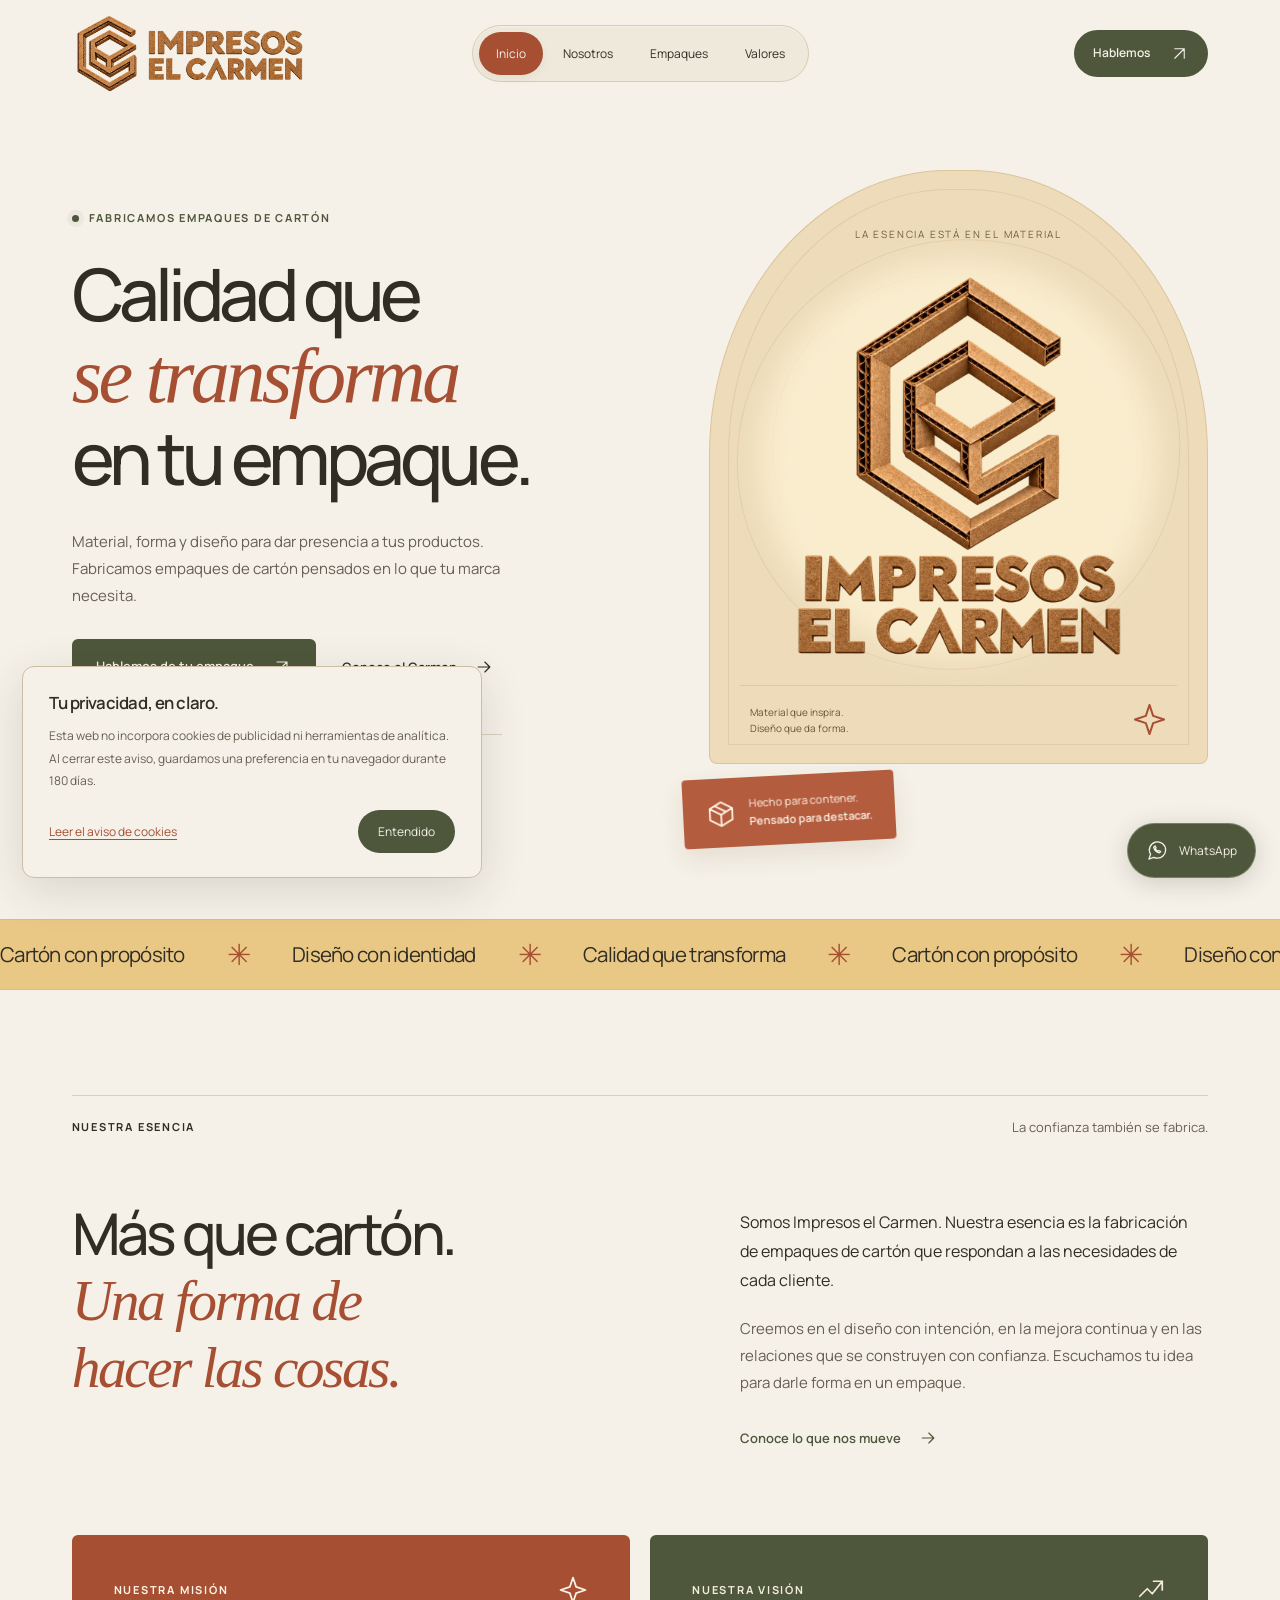
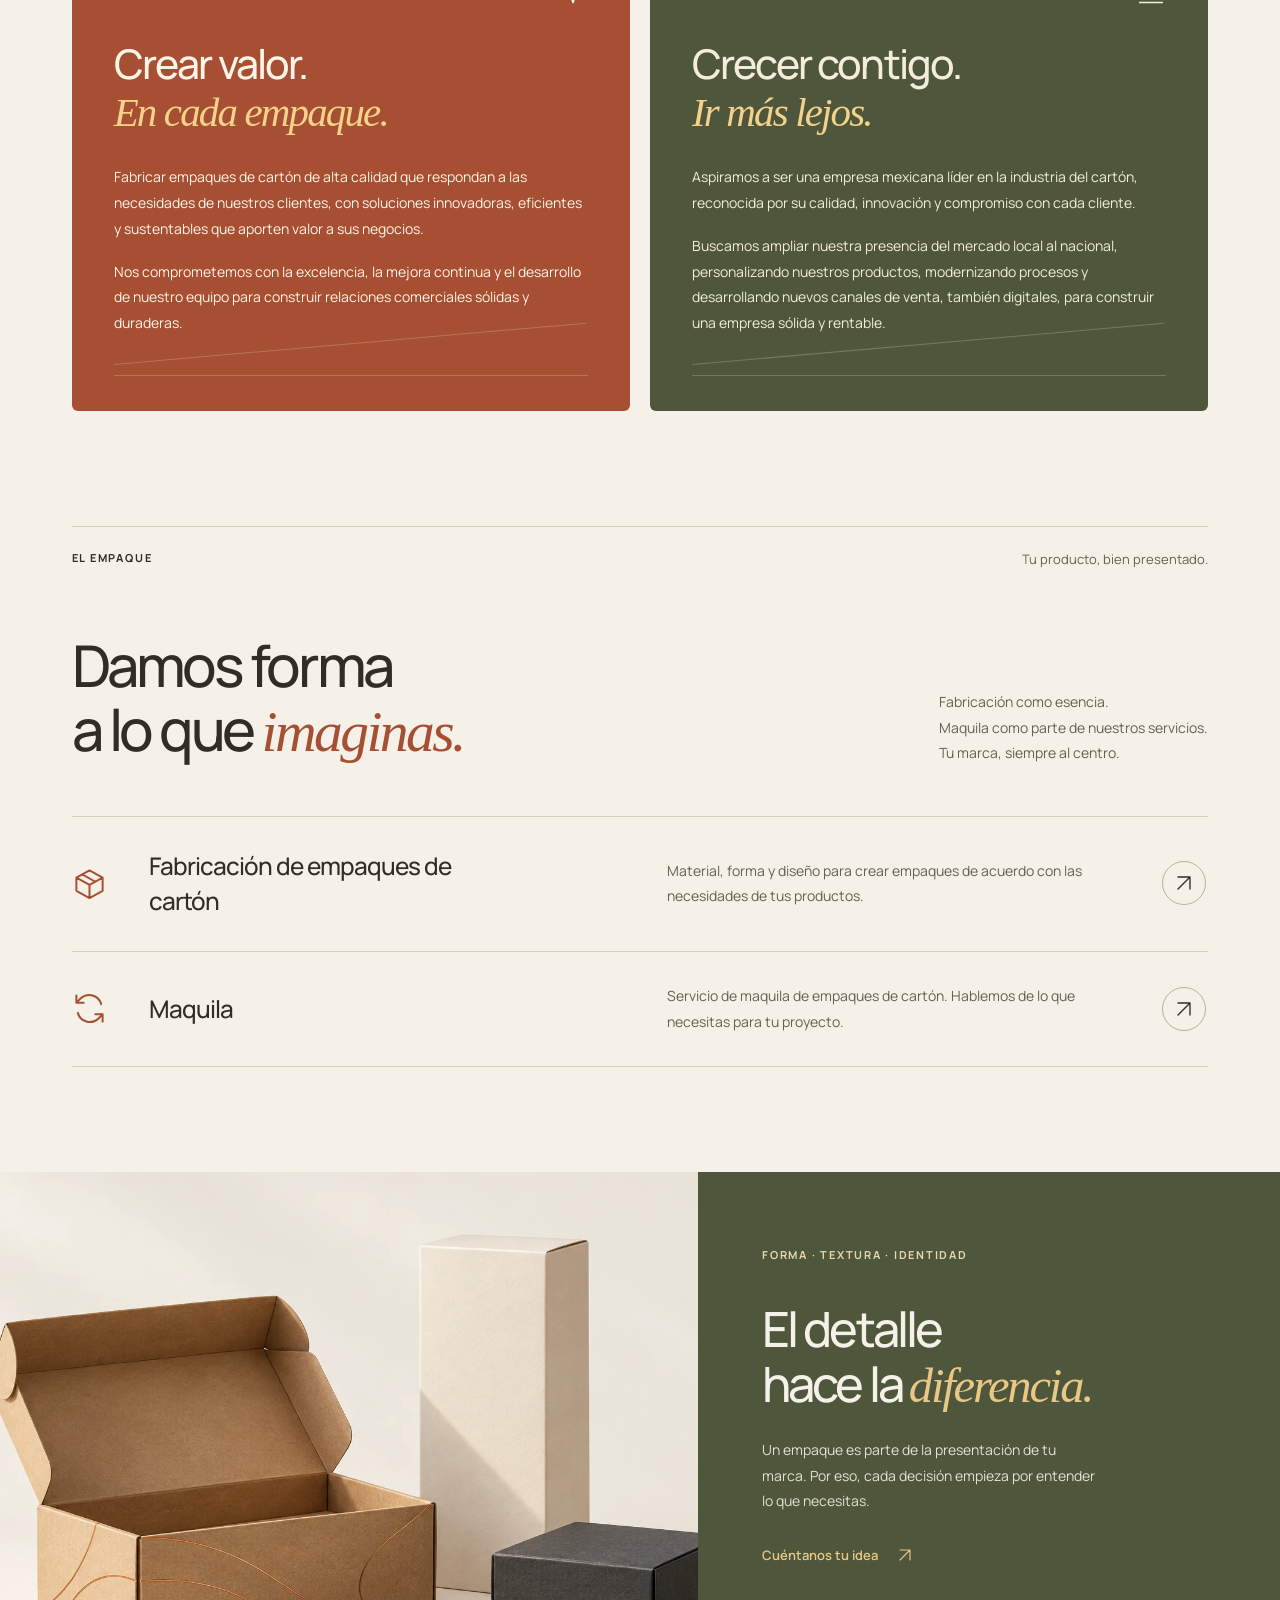
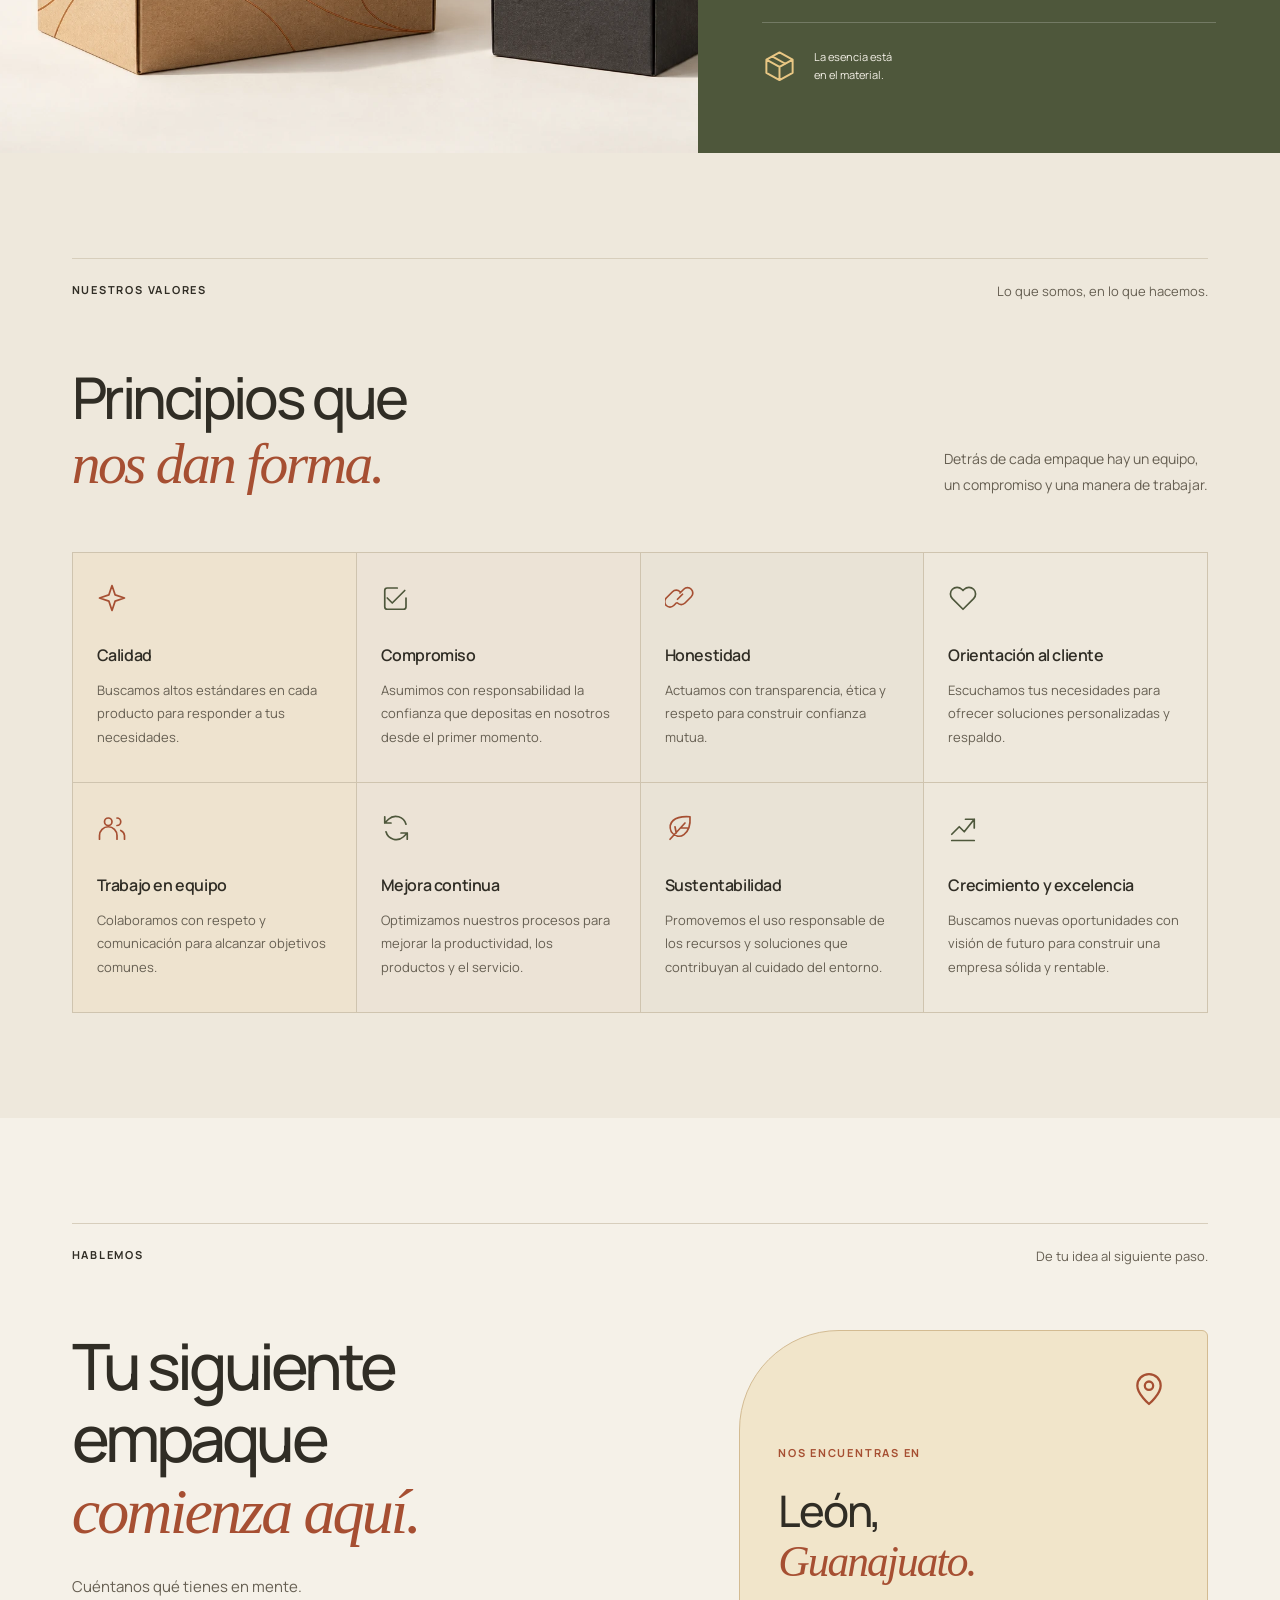
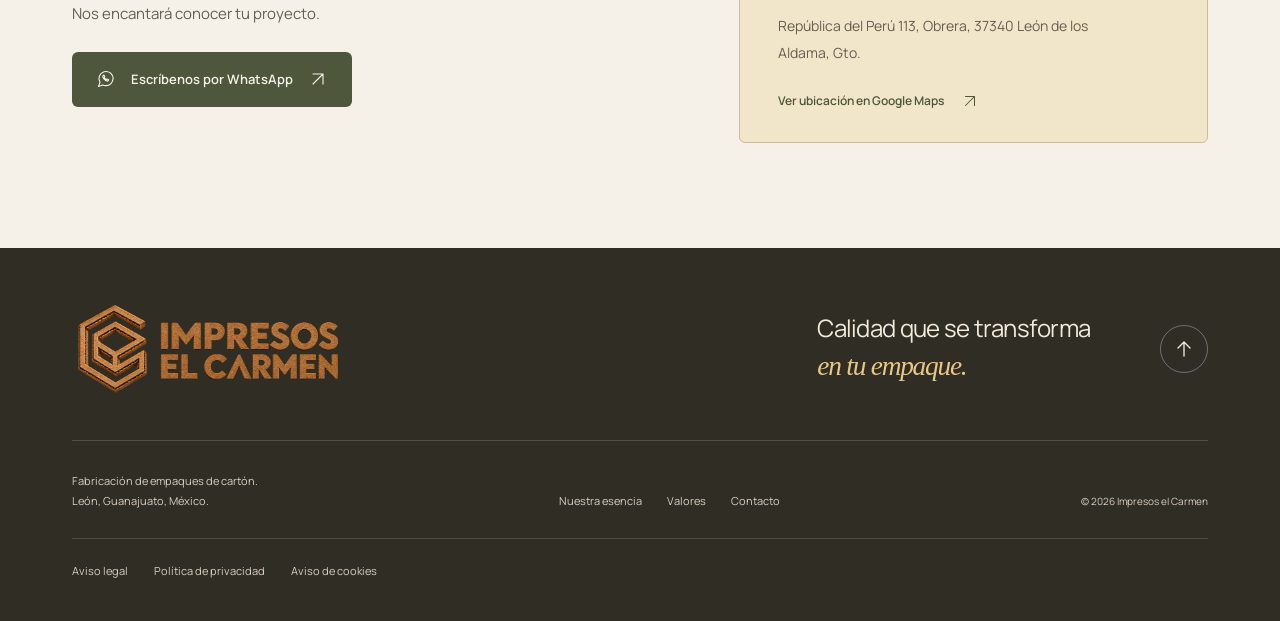
==== commit df8a4062: "Agregar avisos legales, cookies y página 404 animada" ====
--- a/index.html
+++ b/index.html
@@ -3,7 +3,7 @@
 <head>
   <meta charset="utf-8">
   <meta name="viewport" content="width=device-width,initial-scale=1">
-  <title>Impresos el Carmen · Empaques de cartón en León</title>
+  <title>Empaques de cartón en León | Impresos el Carmen</title>
   <meta name="description" content="Fabricación de empaques de cartón y servicio de maquila en León, Guanajuato. Calidad, diseño y soluciones pensadas para tu marca. Contáctanos por WhatsApp.">
   <meta name="theme-color" content="#f5f1e8">
   <meta name="robots" content="index,follow">
@@ -14,14 +14,25 @@
   <meta property="og:url" content="https://impresoselcarmen.com/">
   <meta property="og:image" content="https://impresoselcarmen.com/assets/marca/logo-geometrico-transparente-cuadrado.webp">
   <meta property="og:locale" content="es_MX">
+  <meta property="og:site_name" content="Impresos el Carmen">
+  <meta property="og:image:alt" content="Logo de Impresos el Carmen">
+  <meta property="og:image:width" content="1080"><meta property="og:image:height" content="1080">
+  <meta name="twitter:card" content="summary">
+  <meta name="twitter:title" content="Empaques de cartón en León | Impresos el Carmen">
+  <meta name="twitter:description" content="Fabricación de empaques de cartón y maquila en León, Guanajuato. Hablemos de tu proyecto.">
+  <meta name="twitter:image" content="https://impresoselcarmen.com/assets/marca/logo-geometrico-transparente-cuadrado.webp">
+  <meta name="twitter:image:alt" content="Logo de Impresos el Carmen">
+  <meta name="referrer" content="strict-origin-when-cross-origin">
   <link rel="icon" href="assets/favicon.svg" type="image/svg+xml">
   <link rel="preload" href="assets/fonts/Manrope.ttf" as="font" type="font/ttf" crossorigin>
   <link rel="preload" href="assets/marca/logo-geometrico-transparente-cuadrado.webp" as="image">
   <link rel="stylesheet" href="css/estilos.css">
   <link rel="stylesheet" href="css/marca.css">
   <link rel="stylesheet" href="css/movimiento.css">
+  <link rel="stylesheet" href="css/legal.css">
   <script src="js/contenido.js" defer></script>
   <script src="js/app.js" defer></script>
+  <script src="js/site.js" defer></script>
   <script type="application/ld+json">{"@context":"https://schema.org","@type":"LocalBusiness","name":"Impresos el Carmen","url":"https://impresoselcarmen.com/","telephone":"+524771074210","description":"Fabricación de empaques de cartón y servicio de maquila.","address":{"@type":"PostalAddress","streetAddress":"República del Perú 113, Obrera","postalCode":"37340","addressLocality":"León de los Aldama","addressRegion":"Guanajuato","addressCountry":"MX"}}</script>
 </head>
 <body>
@@ -95,8 +106,9 @@
       <div class="contact-grid"><div class="contact-copy reveal"><h2>Tu siguiente<br>empaque<br><em>comienza aquí.</em></h2><p>Cuéntanos qué tienes en mente.<br>Nos encantará conocer tu proyecto.</p><a class="button button-olive" data-whatsapp href="https://wa.me/524771074210" target="_blank" rel="noopener noreferrer"><svg class="icon" aria-hidden="true"><use href="#i-chat"/></svg>Escríbenos por WhatsApp <svg class="icon" aria-hidden="true"><use href="#i-diagonal"/></svg></a></div><div class="location-card reveal"><svg class="icon location-icon" aria-hidden="true"><use href="#i-pin"/></svg><span class="eyebrow">NOS ENCUENTRAS EN</span><h3>León,<br><em>Guanajuato.</em></h3><address data-direccion>República del Perú 113, Obrera,<br>37340 León de los Aldama, Gto.</address><a class="text-link" data-mapa href="https://www.google.com/maps/search/?api=1&amp;query=Rep%C3%BAblica%20del%20Per%C3%BA%20113%2C%20Obrera%2C%2037340%20Le%C3%B3n%20de%20los%20Aldama%2C%20Gto." target="_blank" rel="noopener noreferrer">Ver ubicación en Google Maps <svg class="icon" aria-hidden="true"><use href="#i-diagonal"/></svg></a></div></div>
     </section>
   </main>
-  <footer class="footer section-pad"><div class="footer-top"><a href="#inicio" aria-label="Impresos el Carmen, inicio" class="footer-logo-wrap"><img class="closing-logo" src="assets/marca/logo-geometrico-transparente-horizontal.webp" alt="Impresos el Carmen" width="1600" height="533" loading="lazy"></a><p>Calidad que se transforma<br><em>en tu empaque.</em></p><a class="back-top" href="#inicio" aria-label="Volver al inicio"><svg class="icon" aria-hidden="true"><use href="#i-arrow"/></svg></a></div><div class="footer-bottom"><span>Fabricación de empaques de cartón.<br>León, Guanajuato, México.</span><div><a href="#esencia">Nuestra esencia</a><a href="#valores">Valores</a><a href="#contacto">Contacto</a></div><small>© <span id="year">2026</span> Impresos el Carmen</small></div></footer>
+  <footer class="footer section-pad"><div class="footer-top"><a href="#inicio" aria-label="Impresos el Carmen, inicio" class="footer-logo-wrap"><img class="closing-logo" src="assets/marca/logo-geometrico-transparente-horizontal.webp" alt="Impresos el Carmen" width="1600" height="533" loading="lazy"></a><p>Calidad que se transforma<br><em>en tu empaque.</em></p><a class="back-top" href="#inicio" aria-label="Volver al inicio"><svg class="icon" aria-hidden="true"><use href="#i-arrow"/></svg></a></div><div class="footer-bottom"><span>Fabricación de empaques de cartón.<br>León, Guanajuato, México.</span><div><a href="#esencia">Nuestra esencia</a><a href="#valores">Valores</a><a href="#contacto">Contacto</a></div><small>© <span id="year">2026</span> Impresos el Carmen</small></div><div class="legal-links" aria-label="Información legal"><a href="/aviso-legal.html">Aviso legal</a><a href="/privacidad.html">Política de privacidad</a><a href="/cookies.html">Aviso de cookies</a></div></footer>
   <a class="whatsapp-float" data-whatsapp href="https://wa.me/524771074210" target="_blank" rel="noopener noreferrer" aria-label="Contactar a Impresos el Carmen por WhatsApp"><svg class="icon" aria-hidden="true"><use href="#i-chat"/></svg><span>WhatsApp</span></a>
   <noscript><style>.reveal,.hero-copy,.hero-visual{opacity:1!important;transform:none!important}</style></noscript>
+<section id="cookie-notice" class="cookie-notice" role="region" aria-labelledby="cookie-title" hidden><h2 id="cookie-title">Tu privacidad, en claro.</h2><p>Esta web no incorpora cookies de publicidad ni herramientas de analítica. Al cerrar este aviso, guardamos una preferencia en tu navegador durante 180 días.</p><div class="cookie-actions"><a href="/cookies.html">Leer el aviso de cookies</a><button type="button" data-cookie-dismiss>Entendido</button></div></section>
 </body>
 </html>
--- a/css/legal.css
+++ b/css/legal.css
@@ -0,0 +1,9 @@
+.legal-links{display:flex;flex-wrap:wrap;align-items:center;gap:15px 26px;border-top:1px solid #ffffff26;margin-top:28px;padding-top:22px;color:#d8cfbf;font-size:.6875rem;line-height:1.8}.legal-links a:hover{color:var(--honey)}.legal-header{position:relative;display:flex;justify-content:space-between;align-items:center;padding:22px var(--gutter);gap:25px;border-bottom:1px solid var(--line)}.legal-header img{width:235px;height:auto}.legal-header>a:last-child{display:inline-flex;align-items:center;gap:15px;min-height:44px;font-size:.8125rem}.legal-header>a:last-child:after{content:'↗';font-size:1.3rem;color:var(--rust)}.legal-main{max-width:1100px;margin:0 auto;padding:75px var(--gutter) 90px}.legal-intro{max-width:750px;border-bottom:1px solid var(--line);padding-bottom:40px;margin-bottom:45px;animation:legal-arrive .9s var(--ease) both}.legal-intro>.eyebrow{color:var(--olive)}.legal-intro h1{font-size:clamp(2.8rem,6vw,5rem);line-height:1.1;letter-spacing:-.06em;margin:22px 0 20px;overflow-wrap:anywhere}.legal-intro h1 em{color:var(--rust)}.legal-intro>p{max-width:620px;color:var(--muted);font-size:.9375rem}.legal-date{display:block;margin-top:20px;font-size:.6875rem;color:var(--muted)}.legal-summary{background:#e9c78440;border-left:3px solid var(--rust);padding:23px 26px;margin-bottom:35px;color:var(--ink);font-size:.875rem;line-height:1.85}.legal-content{max-width:750px}.legal-content section{margin-bottom:33px}.legal-content h2{font-size:1.35rem;letter-spacing:-.035em;line-height:1.5;margin-bottom:14px}.legal-content p,.legal-content li{font-size:.875rem;line-height:1.9;color:var(--muted)}.legal-content p+p{margin-top:12px}.legal-content ul{padding-left:22px}.legal-content li+li{margin-top:8px}.legal-content a:not(.button){color:var(--rust);text-decoration:underline;text-underline-offset:4px;overflow-wrap:anywhere}.legal-content .button{margin-top:18px}.legal-contact-box{border:1px solid var(--line);padding:26px;border-radius:5px;background:#ece5d755}.legal-contact-box address{font-size:.875rem;margin:15px 0}.legal-table-wrap{overflow:auto;border:1px solid var(--line);margin:20px 0}.legal-table{border-collapse:collapse;width:100%;font-size:.8125rem;line-height:1.8;text-align:left}.legal-table th,.legal-table td{padding:16px 18px;border-bottom:1px solid var(--line);vertical-align:top;overflow-wrap:anywhere}.legal-table th{font-weight:600;background:#e9c78440}.legal-table tr:last-child td{border-bottom:0}.legal-page .footer{padding-top:32px;padding-bottom:45px}.legal-page .footer-bottom{padding-top:0;align-items:center}.legal-page .legal-links{padding-top:20px;margin-top:20px}.legal-page .footer .closing-logo{width:220px}.legal-page .legal-footer-brand{display:inline-block;margin-bottom:28px}.legal-note{padding-top:24px;border-top:1px solid var(--line);font-size:.75rem!important}.cookie-notice{position:fixed;left:22px;bottom:22px;z-index:80;max-width:460px;width:calc(100% - 44px);padding:24px 26px;border:1px solid #cbbda6;border-radius:12px;background:#f5f1e8;box-shadow:0 12px 45px #302d2524;animation:cookie-arrive .6s var(--ease) both}.cookie-notice h2{font-size:1.05rem;font-weight:600;letter-spacing:-.025em;margin-bottom:11px;line-height:1.4}.cookie-notice p{color:var(--muted);font-size:.75rem;line-height:1.85}.cookie-notice a{color:var(--rust);text-decoration:underline;text-underline-offset:3px}.cookie-actions{display:flex;justify-content:space-between;align-items:center;gap:18px;margin-top:18px;font-size:.75rem}.cookie-actions button{border:0;padding:11px 20px;border-radius:30px;background:var(--olive);color:var(--paper);font-size:.75rem;min-height:43px}.cookie-actions button:hover{background:var(--olive-dark)}.cookie-reset{border:1px solid var(--line);border-radius:5px;background:transparent;padding:14px 20px;font-size:.8125rem;min-height:45px;margin-top:18px}.cookie-reset:hover{background:var(--honey)}.cookie-actions button:focus-visible,.cookie-reset:focus-visible{outline:3px solid var(--rust);outline-offset:4px}
+.error-main{min-height:calc(100svh - 105px);display:grid;grid-template-columns:1.1fr 1fr;gap:60px;align-items:center;padding:65px var(--gutter) 90px;overflow:clip}.error-copy{max-width:650px;animation:legal-arrive 1s var(--ease) both}.error-copy>.eyebrow{color:var(--olive)}.error-copy h1{font-size:clamp(3rem,5.5vw,5.4rem);letter-spacing:-.065em;line-height:1.12;margin:26px 0}.error-copy h1 em{color:var(--rust)}.error-copy p{max-width:400px;font-size:.9375rem;color:var(--muted)}.error-actions{display:flex;gap:15px 25px;flex-wrap:wrap;align-items:center;margin-top:30px}.error-actions .text-link:after{content:'↗';color:var(--rust);font-size:1.25rem}.error-visual{position:relative;min-height:480px;display:flex;flex-direction:column;align-items:center;justify-content:center;isolation:isolate;animation:legal-arrive 1.2s var(--ease) .1s both}.error-visual:before{content:'';position:absolute;width:90%;aspect-ratio:1;background:#eddbb9;border-radius:50%;z-index:-2}.error-code{font-size:clamp(7rem,15vw,14rem);line-height:1;font-weight:600;color:#a64f321b;letter-spacing:-.09em;position:absolute;top:10px;z-index:-1;animation:error-code-drift 8s ease-in-out infinite}.parcel-scene{position:relative;width:250px;height:260px;display:flex;align-items:center;justify-content:center;perspective:800px;animation:parcel-float 6s ease-in-out infinite}.parcel{position:relative;width:145px;height:145px;transform-style:preserve-3d;transform:rotateX(-20deg) rotateY(-30deg)}.parcel-face{position:absolute;inset:0;border:1px solid #805229;background:repeating-linear-gradient(0deg,#b78448 0px,#b78448 2px,#b27b41 3px);backface-visibility:hidden}.parcel-front{transform:translateZ(72.5px);background:#bd8b50}.parcel-right{transform:rotateY(90deg) translateZ(72.5px);background:#a36d37}.parcel-back{transform:rotateY(180deg) translateZ(72.5px)}.parcel-left{transform:rotateY(-90deg) translateZ(72.5px);background:#c99b63}.parcel-bottom{transform:rotateX(-90deg) translateZ(72.5px);background:#9a642f}.parcel-flap{position:absolute;left:0;top:0;width:145px;height:73px;background:#d6b481;border:1px solid #a37540;transform-origin:top;backface-visibility:visible;transform:translateZ(72.5px) rotateX(110deg);animation:parcel-flap 5s ease-in-out infinite}.parcel-flap.second{transform-origin:bottom;top:72px;transform:translateZ(-72.5px) rotateX(65deg);animation:none;background:#bf945e}.parcel-front:before{content:'';position:absolute;left:61px;top:0;width:23px;height:100%;background:#dfc59685;border-left:1px solid #e2cfa755;border-right:1px solid #e2cfa755}.parcel-front:after{content:'↗';position:absolute;left:16px;bottom:18px;color:#785027;font-size:25px}.parcel-shadow{position:absolute;width:205px;height:30px;bottom:42px;border-radius:50%;background:#5e3a1e20;filter:blur(10px);z-index:-1;animation:parcel-shadow 6s ease-in-out infinite}.error-orbit{position:absolute;width:95%;aspect-ratio:1;border:1px solid #9f754840;border-radius:50%;transform:rotateX(55deg) rotateZ(-20deg);animation:error-orbit 18s linear infinite;z-index:-1}.error-label{font-size:.625rem;letter-spacing:.13em;color:#725a39;margin-top:8px}.error-dot{width:12px;height:12px;border-radius:50%;background:var(--rust);position:absolute;top:20%;right:7%;animation:error-code-drift 6s ease-in-out infinite}
+@keyframes legal-arrive{from{opacity:0;transform:translateY(20px)}to{opacity:1;transform:translateY(0)}}@keyframes cookie-arrive{from{opacity:0;transform:translateY(18px)}to{opacity:1;transform:translateY(0)}}@keyframes parcel-float{0%,100%{transform:translateY(0) rotate(-2deg)}50%{transform:translateY(-17px) rotate(2deg)}}@keyframes parcel-flap{0%,100%{transform:translateZ(72.5px) rotateX(110deg)}50%{transform:translateZ(72.5px) rotateX(128deg)}}@keyframes parcel-shadow{0%,100%{transform:scale(1);opacity:.8}50%{transform:scale(.82);opacity:.5}}@keyframes error-code-drift{0%,100%{transform:translateY(0)}50%{transform:translateY(-12px)}}@keyframes error-orbit{to{transform:rotateX(55deg) rotateZ(340deg)}}
+@media(max-width:900px){.error-main{gap:25px}.error-visual{min-height:420px}.parcel-scene{transform:scale(.85)}.error-code{font-size:8rem}.error-copy h1{font-size:3.4rem}}
+@media(max-width:760px){.legal-header{padding:18px var(--gutter)}.legal-header img{width:178px}.legal-header>a:last-child{font-size:.6875rem;gap:9px}.legal-main{padding:48px var(--gutter) 65px}.legal-intro h1{font-size:2.8rem}.legal-intro{padding-bottom:30px;margin-bottom:30px}.legal-summary{padding:20px}.legal-content h2{font-size:1.25rem}.legal-content p,.legal-content li{font-size:.8125rem}.legal-table th,.legal-table td{padding:12px}.legal-page .footer{padding-bottom:42px}.legal-links{gap:12px 22px}.cookie-notice{left:16px;bottom:16px;width:calc(100% - 32px);padding:21px;max-width:none}.cookie-notice h2{font-size:.9375rem}.cookie-notice p{font-size:.6875rem}.cookie-actions{gap:14px;font-size:.6875rem}.has-cookie-notice .whatsapp-float{bottom:calc(var(--cookie-height,220px) + 32px)}.error-main{grid-template-columns:1fr;padding-top:45px;padding-bottom:65px;gap:30px}.error-copy h1{font-size:clamp(2.7rem,10vw,4rem)}.error-copy p{font-size:.875rem}.error-visual{min-height:370px;max-width:400px;width:100%;margin:auto}.error-code{font-size:8rem}.error-actions{gap:15px 23px}.error-actions .button{font-size:.75rem}.error-label{font-size:.5625rem}}
+@media(max-width:360px){.legal-header{gap:15px}.legal-header img{width:145px}.legal-header>a:last-child{font-size:.625rem}.legal-intro h1{font-size:2.35rem}.cookie-actions{flex-wrap:wrap}.error-code{font-size:7rem}.error-visual{min-height:330px}.parcel-scene{width:220px}.legal-table{font-size:.75rem}}
+.parcel-top{transform:rotateX(90deg) translateZ(72.5px);background:#714824;border:10px solid #c3955e;box-shadow:inset 0 0 20px #30201560}.parcel-flap{transform:translateZ(72.5px) rotateX(145deg)}.parcel-flap.second{top:0;transform-origin:top;transform:translateZ(-72.5px) rotateX(-145deg);background:#cda570}
+@keyframes parcel-flap{0%,100%{transform:translateZ(72.5px) rotateX(145deg)}50%{transform:translateZ(72.5px) rotateX(125deg)}}
+@media(prefers-reduced-motion:reduce){*,*:before,*:after{animation:none!important;transition:none!important}}
